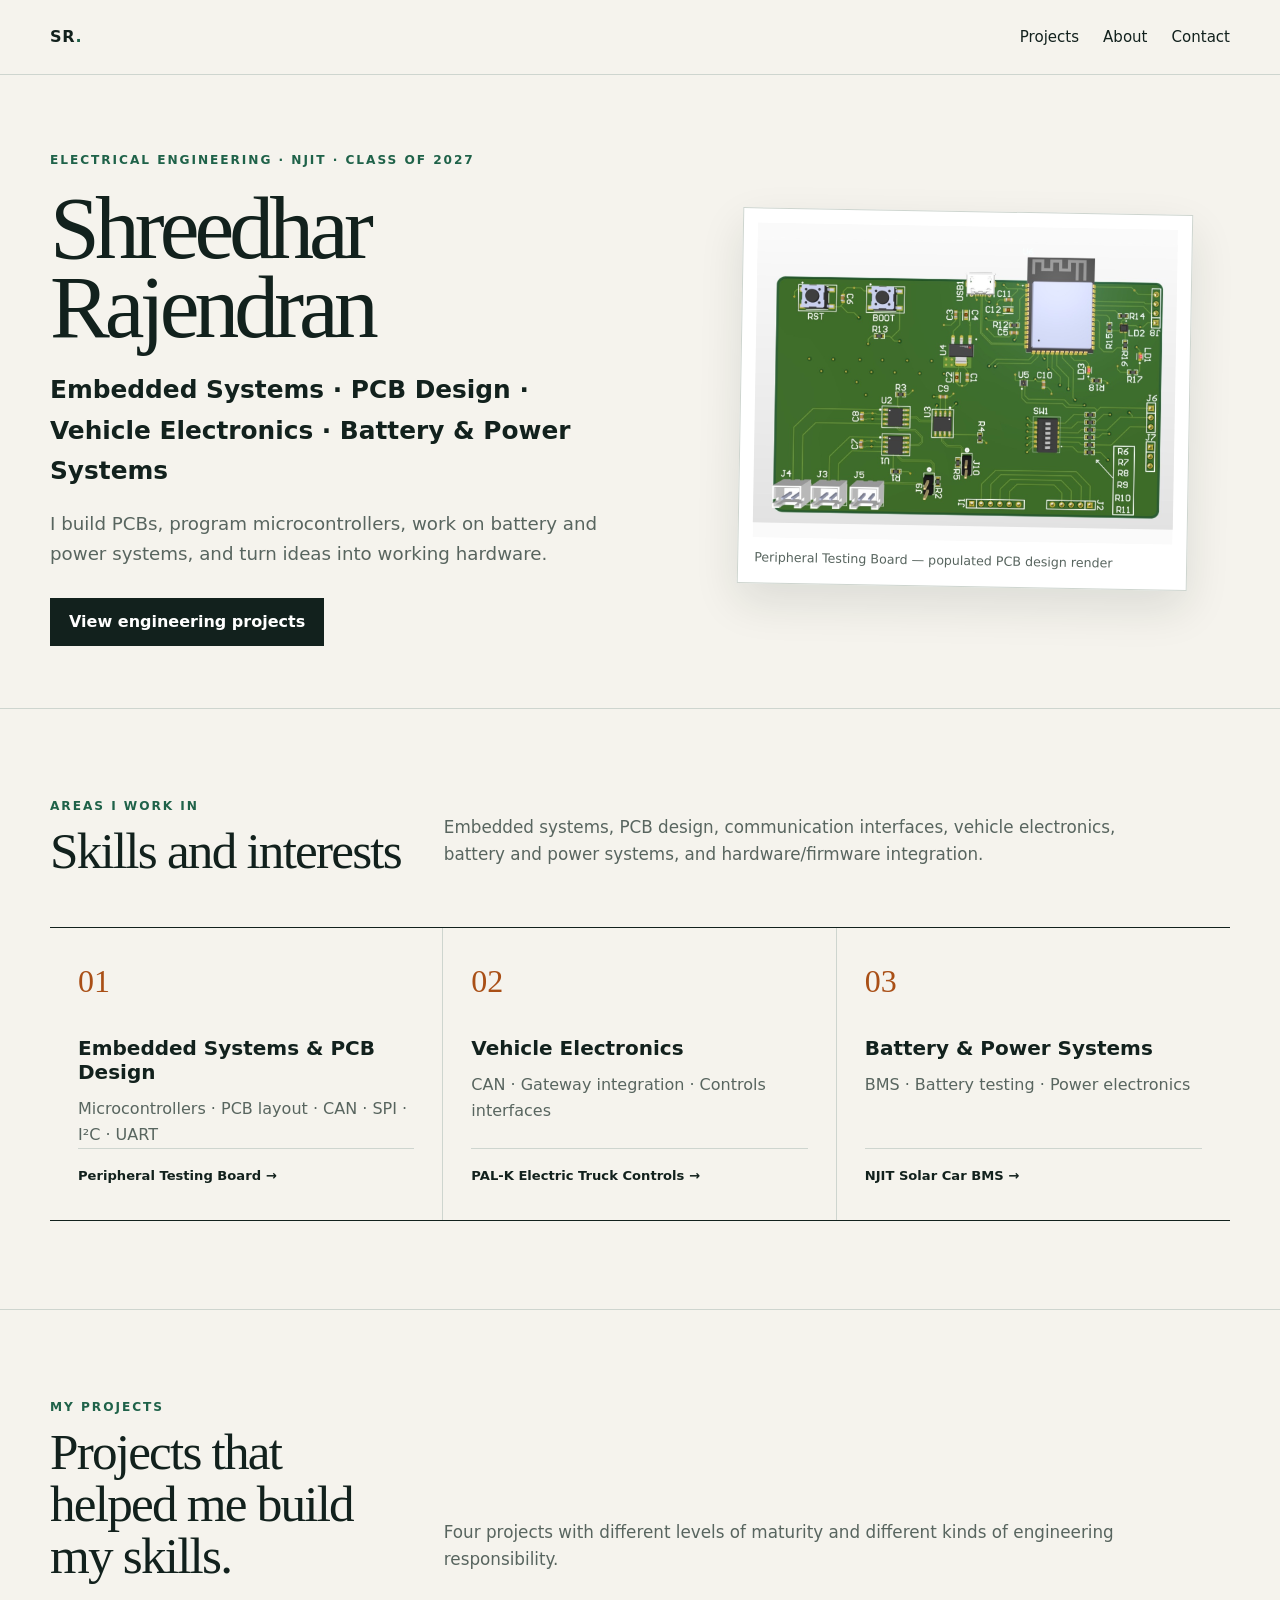
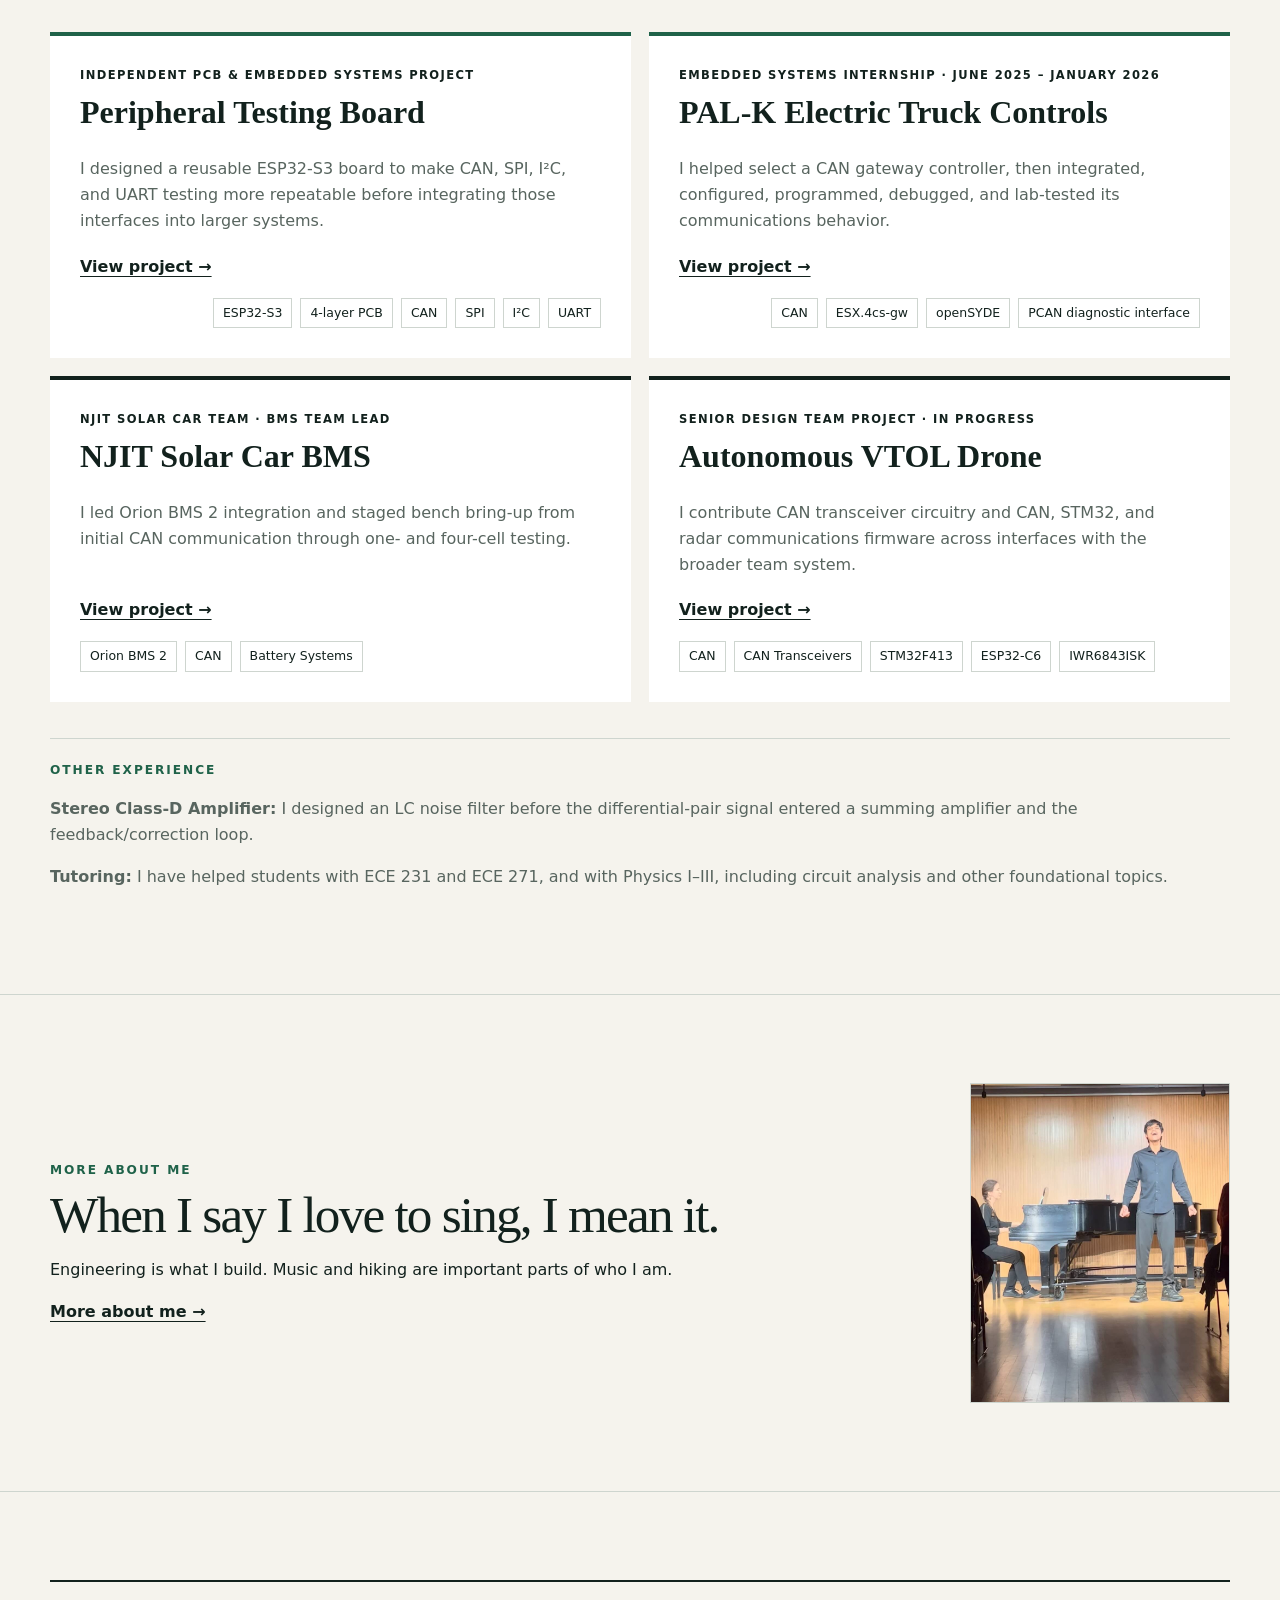
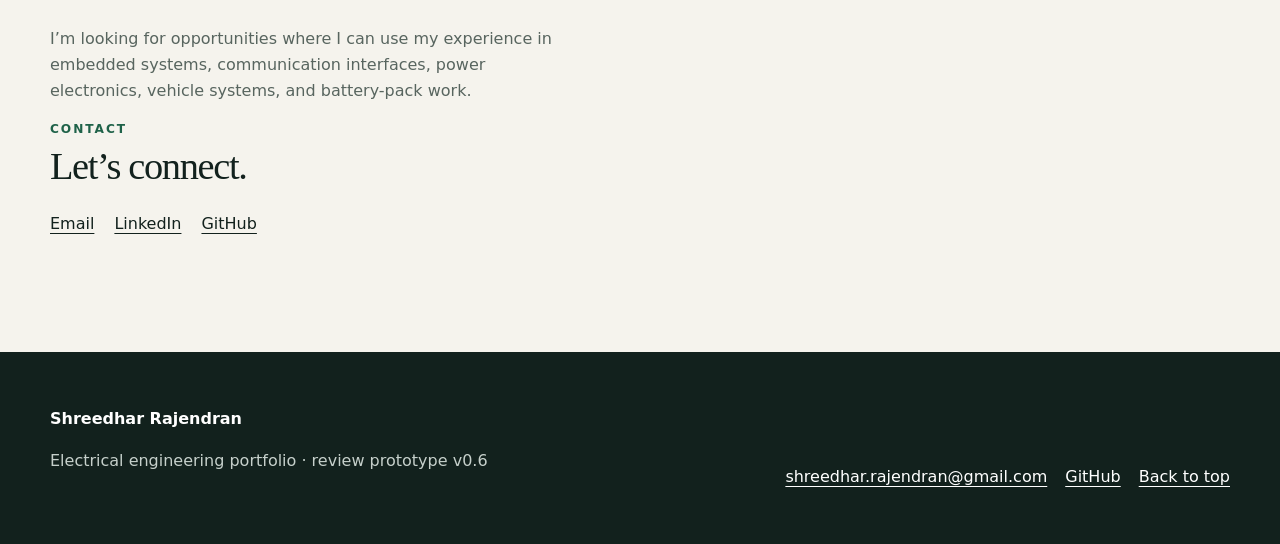
==== index.html @ 3133225b "Clarify documented Harris music narrative for portfolio v0.6" ====
<!doctype html><html lang="en"><head><meta charset="utf-8"><meta name="viewport" content="width=device-width,initial-scale=1"><title>Shreedhar Rajendran | Electrical Engineering</title><meta name="description" content="Electrical engineering portfolio: embedded systems, PCB design, vehicle electronics, and battery and power systems."><link rel="icon" type="image/png" href="assets/icons/shreedhar-favicon.png"><link rel="icon" href="favicon.ico" sizes="any"><link rel="stylesheet" href="assets/css/site.css"></head><body id="top"><a class="skip" href="#main">Skip to content</a><header class="site-header"><div class="wrap nav"><a class="brand" href="index.html" aria-label="Shreedhar Rajendran home">SR<span>.</span></a><button class="menu-button" aria-expanded="false" aria-controls="nav-links">Menu</button><nav id="nav-links" class="nav-links" aria-label="Primary"><a href="#work">Projects</a><a href="#about">About</a><a href="#contact">Contact</a></nav></div></header><main id="main"><section class="hero"><div class="wrap hero-grid"><div><div class="eyebrow">Electrical Engineering · NJIT · Class of 2027</div><h1>Shreedhar<br>Rajendran</h1><p class="role">Embedded Systems · PCB Design · Vehicle Electronics · Battery &amp; Power Systems</p><p class="lede">I build PCBs, program microcontrollers, work on battery and power systems, and turn ideas into working hardware.</p><div class="actions"><a class="button primary" href="#work">View engineering projects</a></div></div><figure class="hero-visual"><img src="assets/images/peripheral-board-populated-1200.jpg" width="1200" height="814" alt="Populated PCB design render of the Peripheral Testing Board"><figcaption class="caption">Peripheral Testing Board — populated PCB design render</figcaption></figure></div></section><section class="section" aria-labelledby="areas-title"><div class="wrap"><div class="section-head"><div><div class="kicker">Areas I work in</div><h2 id="areas-title">Skills and interests</h2></div><p class="section-intro">Embedded systems, PCB design, communication interfaces, vehicle electronics, battery and power systems, and hardware/firmware integration.</p></div><div class="domains"><article class="domain"><span class="num">01</span><h3>Embedded Systems &amp; PCB Design</h3><p>Microcontrollers · PCB layout · CAN · SPI · I²C · UART</p><p class="evidence-link"><a href="projects/peripheral-testing-board/index.html">Peripheral Testing Board →</a></p></article><article class="domain"><span class="num">02</span><h3>Vehicle Electronics</h3><p>CAN · Gateway integration · Controls interfaces</p><p class="evidence-link"><a href="projects/pal-k-electric-truck-controls/index.html">PAL-K Electric Truck Controls →</a></p></article><article class="domain"><span class="num">03</span><h3>Battery &amp; Power Systems</h3><p>BMS · Battery testing · Power electronics</p><p class="evidence-link"><a href="projects/njit-solar-car-bms/index.html">NJIT Solar Car BMS →</a></p></article></div></div></section><section class="section" id="work" aria-labelledby="work-title"><div class="wrap"><div class="section-head"><div><div class="kicker">My projects</div><h2 id="work-title">Projects that helped me build my skills.</h2></div><p class="section-intro">Four projects with different levels of maturity and different kinds of engineering responsibility.</p></div><div class="projects"><article class="project anchor"><div class="label">Independent PCB &amp; Embedded Systems Project</div><h3>Peripheral Testing Board</h3><p>I designed a reusable ESP32-S3 board to make CAN, SPI, I²C, and UART testing more repeatable before integrating those interfaces into larger systems.</p><a class="project-link" href="projects/peripheral-testing-board/index.html">View project →</a><div class="tags"><span class="tag">ESP32-S3</span><span class="tag">4-layer PCB</span><span class="tag">CAN</span><span class="tag">SPI</span><span class="tag">I²C</span><span class="tag">UART</span></div></article><article class="project anchor"><div class="label">Embedded Systems Internship · June 2025 – January 2026</div><h3>PAL-K Electric Truck Controls</h3><p>I helped select a CAN gateway controller, then integrated, configured, programmed, debugged, and lab-tested its communications behavior.</p><a class="project-link" href="projects/pal-k-electric-truck-controls/index.html">View project →</a><div class="tags"><span class="tag">CAN</span><span class="tag">ESX.4cs-gw</span><span class="tag">openSYDE</span><span class="tag">PCAN diagnostic interface</span></div></article><article class="project"><div class="label">NJIT Solar Car Team · BMS Team Lead</div><h3>NJIT Solar Car BMS</h3><p>I led Orion BMS 2 integration and staged bench bring-up from initial CAN communication through one- and four-cell testing.</p><a class="project-link" href="projects/njit-solar-car-bms/index.html">View project →</a><div class="tags"><span class="tag">Orion BMS 2</span><span class="tag">CAN</span><span class="tag">Battery Systems</span></div></article><article class="project"><div class="label">Senior design team project · In progress</div><h3>Autonomous VTOL Drone</h3><p>I contribute CAN transceiver circuitry and CAN, STM32, and radar communications firmware across interfaces with the broader team system.</p><a class="project-link" href="projects/autonomous-vtol-drone/index.html">View project →</a><div class="tags"><span class="tag">CAN</span><span class="tag">CAN Transceivers</span><span class="tag">STM32F413</span><span class="tag">ESP32-C6</span><span class="tag">IWR6843ISK</span></div></article></div><div class="supporting"><div class="kicker">Other experience</div><p><strong>Stereo Class-D Amplifier:</strong> I designed an LC noise filter before the differential-pair signal entered a summing amplifier and the feedback/correction loop.</p><p><strong>Tutoring:</strong> I have helped students with ECE 231 and ECE 271, and with Physics I–III, including circuit analysis and other foundational topics.</p></div></div></section><section class="section" id="about" aria-labelledby="about-title"><div class="wrap more-about"><div><div class="kicker">More about me</div><h2 id="about-title">When I say I love to sing, I mean it.</h2><p>Engineering is what I build. Music and hiking are important parts of who I am.</p><a class="project-link" href="about-me/index.html">More about me →</a></div><img src="assets/images/about/performance-current.jpg" width="946" height="1200" alt="Shreedhar Rajendran singing onstage beside a pianist"></div></section><section class="section" id="contact" aria-labelledby="contact-title"><div class="wrap contact-simple"><p>I’m looking for opportunities where I can use my experience in embedded systems, communication interfaces, power electronics, vehicle systems, and battery-pack work.</p><div class="kicker">Contact</div><h2 id="contact-title">Let’s connect.</h2><div class="contact-links" aria-label="Contact links"><a href="mailto:shreedhar.rajendran@gmail.com">Email</a><a href="https://www.linkedin.com/in/shreedharrajendran/" target="_blank" rel="noopener noreferrer">LinkedIn</a><a href="https://github.com/rshreedhar" target="_blank" rel="noopener noreferrer">GitHub</a></div></div></section></main><footer class="footer"><div class="wrap footer-grid"><div><strong>Shreedhar Rajendran</strong><p>Electrical engineering portfolio · review prototype v0.6</p></div><div class="footer-links"><a href="mailto:shreedhar.rajendran@gmail.com">shreedhar.rajendran@gmail.com</a><a href="https://github.com/rshreedhar" target="_blank" rel="noopener noreferrer">GitHub</a><a href="#top">Back to top</a></div></div></footer><script src="assets/js/site.js"></script></body></html>
---- assets/css/site.css ----
:root{--ink:#12211d;--muted:#58655f;--paper:#f5f3ed;--white:#fff;--line:#ced5cf;--green:#1f6249;--green2:#dce9df;--amber:#a94f16;--navy:#132b36;--max:1180px;--radius:10px;--shadow:0 18px 45px rgba(18,33,29,.11)}
*{box-sizing:border-box}html{scroll-behavior:smooth}body{margin:0;background:var(--paper);color:var(--ink);font-family:Inter,ui-sans-serif,system-ui,-apple-system,BlinkMacSystemFont,"Segoe UI",sans-serif;line-height:1.62}img{display:block;max-width:100%;height:auto}a{color:inherit;text-decoration-thickness:1px;text-underline-offset:.22em}.wrap{width:min(var(--max),calc(100% - 40px));margin-inline:auto}.skip{position:absolute;left:-9999px;top:8px;background:var(--ink);color:#fff;padding:10px 14px;z-index:20}.skip:focus{left:8px}.site-header{position:sticky;top:0;z-index:10;background:rgba(245,243,237,.94);border-bottom:1px solid var(--line);backdrop-filter:blur(12px)}.nav{min-height:74px;display:flex;align-items:center;justify-content:space-between;gap:24px}.brand{font-weight:800;letter-spacing:.04em;text-decoration:none}.brand span{color:var(--green)}.nav-links{display:flex;align-items:center;gap:24px}.nav-links a,.nav-links .nav-inactive{text-decoration:none;font-size:.94rem}.nav-links .nav-inactive{color:var(--muted);cursor:not-allowed}.nav-links a:hover{text-decoration:underline}.menu-button{display:none;background:transparent;border:1px solid var(--ink);border-radius:6px;padding:10px 12px;color:var(--ink);font:inherit}.eyebrow,.kicker{font-size:.76rem;letter-spacing:.16em;text-transform:uppercase;font-weight:800;color:var(--green)}.hero{padding:76px 0 62px}.hero-grid{display:grid;grid-template-columns:1.05fr .95fr;gap:64px;align-items:center}.hero h1{font-family:Georgia,"Times New Roman",serif;font-weight:500;font-size:clamp(3.4rem,7vw,6.8rem);line-height:.88;letter-spacing:-.055em;margin:18px 0 24px}.hero .role{font-size:clamp(1.22rem,2vw,1.55rem);font-weight:700;margin:0 0 14px}.hero .lede{font-size:1.14rem;max-width:600px;color:var(--muted)}.actions{display:flex;flex-wrap:wrap;gap:12px;margin-top:30px}.button{display:inline-flex;min-height:46px;align-items:center;justify-content:center;border:1px solid var(--ink);padding:10px 18px;text-decoration:none;font-weight:750}.button.primary{background:var(--ink);color:#fff}.button.disabled{opacity:.55;cursor:not-allowed}.button:hover:not(.disabled){background:var(--green);border-color:var(--green);color:#fff}.hero-visual{background:var(--white);border:1px solid var(--line);padding:14px;box-shadow:var(--shadow);transform:rotate(1deg)}.hero-visual img{aspect-ratio:4/3;object-fit:contain;background:#fafafa}.caption{font-size:.79rem;color:var(--muted);margin:10px 2px 0}.section{padding:88px 0;border-top:1px solid var(--line)}.section-head{display:grid;grid-template-columns:.45fr 1fr;gap:40px;align-items:end;margin-bottom:42px}.section h2{font-family:Georgia,"Times New Roman",serif;font-size:clamp(2.35rem,4vw,4.2rem);font-weight:500;line-height:1.02;letter-spacing:-.035em;margin:8px 0}.section-intro{color:var(--muted);font-size:1.05rem;max-width:720px}.domains{display:grid;grid-template-columns:repeat(3,1fr);border-top:1px solid var(--ink);border-bottom:1px solid var(--ink)}.domain{padding:28px 28px 34px;border-right:1px solid var(--line);display:flex;flex-direction:column}.domain:last-child{border-right:0}.domain .num{font-family:Georgia,serif;font-size:2rem;color:var(--amber)}.domain h3{font-size:1.25rem;line-height:1.2;margin:28px 0 12px}.domain p{color:var(--muted);margin:0}.domain .evidence-link{margin-top:auto;padding-top:16px;border-top:1px solid var(--line);font-size:.82rem;color:var(--ink)}.domain .evidence-link a{font-weight:750;text-decoration:none}.domain .evidence-link a:hover{text-decoration:underline}.projects{display:grid;grid-template-columns:repeat(2,1fr);gap:18px}.project{background:var(--white);border-top:4px solid var(--ink);padding:30px;min-height:300px;display:flex;flex-direction:column}.project.featured{border-top-color:var(--green);grid-column:span 2;display:grid;grid-template-columns:1fr 1fr;gap:40px}.project h3{font-family:Georgia,serif;font-size:2rem;line-height:1.1;margin:10px 0}.project p{color:var(--muted)}.label{font-size:.72rem;letter-spacing:.12em;text-transform:uppercase;font-weight:800}.tags{display:flex;flex-wrap:wrap;gap:8px;margin-top:auto;padding-top:18px}.tag{border:1px solid var(--line);padding:4px 9px;font-size:.78rem}.project-link{font-weight:800;margin-top:20px}.inactive{color:var(--muted);font-size:.86rem;margin-top:20px}.about-grid{display:grid;grid-template-columns:1fr 1fr;gap:80px}.callout{background:var(--navy);color:#fff;padding:46px}.callout p{color:#d8e4e6}.contact-simple{border-top:2px solid var(--ink);padding:28px 0}.contact-simple h2{font-family:Georgia,serif;font-size:2.4rem;font-weight:500;margin:8px 0 14px}.contact-simple p{color:var(--muted);max-width:520px}.contact-links{display:flex;gap:20px;flex-wrap:wrap;margin-top:24px}.contact-links span{border-bottom:1px solid var(--line);color:var(--muted);padding-bottom:3px}.footer{background:var(--ink);color:#fff;padding:54px 0}.footer-grid{display:flex;justify-content:space-between;gap:50px;align-items:flex-end}.footer p{color:#c6d0cb}.footer-links{display:flex;gap:18px;flex-wrap:wrap}.footer-links span{color:#9daba5}.project-hero{padding:62px 0 52px}.breadcrumbs{font-size:.85rem;color:var(--muted)}.project-hero h1{font-family:Georgia,serif;font-size:clamp(3rem,6vw,6rem);font-weight:500;line-height:.95;letter-spacing:-.045em;max-width:950px;margin:34px 0 22px}.project-summary{font-size:1.22rem;max-width:820px;color:var(--muted)}.facts{display:grid;grid-template-columns:repeat(4,1fr);border-block:1px solid var(--line);margin-top:44px}.fact{padding:18px 20px;border-right:1px solid var(--line)}.fact:last-child{border:0}.fact strong{display:block;font-size:.76rem;text-transform:uppercase;letter-spacing:.12em;margin-bottom:6px}.case-grid{display:grid;grid-template-columns:280px 1fr;gap:70px}.toc{position:sticky;top:100px;align-self:start;border-top:2px solid var(--ink);padding-top:18px}.toc a{display:block;padding:6px 0;color:var(--muted);font-size:.88rem;text-decoration:none}#work,#about,#contact,.story section{scroll-margin-top:110px}.story section{padding:0 0 68px}.story h2{font-family:Georgia,serif;font-size:2.65rem;font-weight:500;line-height:1.05;letter-spacing:-.03em;margin:0 0 20px}.story h3{font-size:1.15rem;margin-top:28px}.story p,.story li{max-width:760px}.story .lead{font-size:1.15rem;color:var(--muted)}.lifecycle{display:grid;grid-template-columns:repeat(6,1fr);margin:28px 0 0;border:1px solid var(--line)}.life{padding:16px 10px;text-align:center;font-size:.72rem;font-weight:800;letter-spacing:.04em;border-right:1px solid var(--line)}.life:last-child{border:0}.diagram{background:var(--white);border:1px solid var(--line);padding:28px;margin:24px 0}.flow{display:flex;align-items:stretch;gap:10px;justify-content:center}.node{border:1px solid var(--ink);padding:14px 12px;text-align:center;flex:1;font-weight:700}.arrow{align-self:center;color:var(--amber);font-size:1.4rem}.decision-grid{display:grid;grid-template-columns:repeat(3,1fr);gap:14px}.decision{background:var(--white);border-top:3px solid var(--green);padding:22px}.decision h3{margin:0 0 8px}.evidence-figure{margin:28px 0 0;background:var(--white);padding:16px;border:1px solid var(--line)}.evidence-figure img{width:100%;max-height:720px;object-fit:contain;background:#fafafa}.status-note{border-left:4px solid var(--amber);background:#fff5e8;padding:20px 24px;margin:26px 0}.split{display:grid;grid-template-columns:1fr 1fr;gap:30px}.split>div{padding:26px;background:var(--white)}.split .future{border-top:4px solid var(--amber)}.split .done{border-top:4px solid var(--green)}:focus-visible{outline:3px solid var(--amber);outline-offset:3px}
@media(max-width:900px){.domain{display:block}.domain .evidence-link{margin-top:24px}.hero-grid,.section-head,.about-grid,.case-grid{grid-template-columns:1fr}.hero-grid{gap:38px}.hero-visual{transform:none}.domains{grid-template-columns:1fr}.domain{border-right:0;border-bottom:1px solid var(--line)}.domain:last-child{border-bottom:0}.project.featured{grid-template-columns:1fr}.facts{grid-template-columns:1fr 1fr}.fact:nth-child(2){border-right:0}.fact:nth-child(-n+2){border-bottom:1px solid var(--line)}.toc{display:none}.decision-grid{grid-template-columns:1fr}.lifecycle{grid-template-columns:repeat(3,1fr)}.life:nth-child(3){border-right:0}.life:nth-child(-n+3){border-bottom:1px solid var(--line)}}
@media(max-width:640px){#work,#about,#contact,.story section{scroll-margin-top:96px}.project-hero h1{font-size:2.72rem}.wrap{width:min(100% - 28px,var(--max))}.nav{min-height:64px}.menu-button{display:block}.nav-links{display:none;position:absolute;top:64px;left:0;right:0;background:var(--paper);border-bottom:1px solid var(--line);padding:16px 20px;flex-direction:column;align-items:flex-start}.nav-links.open{display:flex}.hero{padding:48px 0}.hero h1{font-size:3.45rem}.section{padding:64px 0}.projects,.split{grid-template-columns:1fr}.project.featured{grid-column:span 1}.project{min-height:0}.facts{grid-template-columns:1fr}.fact,.fact:nth-child(2){border-right:0;border-bottom:1px solid var(--line)}.flow{flex-direction:column}.arrow{transform:rotate(90deg)}.lifecycle{grid-template-columns:1fr 1fr}.life:nth-child(3){border-right:1px solid var(--line)}.life:nth-child(2n){border-right:0}.life:nth-child(-n+4){border-bottom:1px solid var(--line)}.footer-grid{display:block}.footer-links{margin-top:25px}}
@media(prefers-reduced-motion:reduce){html{scroll-behavior:auto}*,*::before,*::after{animation-duration:.01ms!important;transition-duration:.01ms!important}}
.narrow{max-width:860px}.narrative-page{padding-top:70px}.narrative-page .story section{padding-bottom:62px}.narrative-page .story h2{max-width:780px}.narrative-page .tags{padding-top:0}.supporting{margin-top:36px;padding:22px 0 0;border-top:1px solid var(--line);color:var(--muted)}.sequence{list-style:none;padding:0;margin:28px 0;display:grid;grid-template-columns:repeat(2,1fr);gap:8px;counter-reset:step}.sequence li{margin:0;max-width:none;background:var(--white);border-left:3px solid var(--amber);padding:12px 14px;font-weight:700;counter-increment:step}.sequence li::before{content:counter(step,decimal-leading-zero) " · ";color:var(--amber)}@media(max-width:640px){.sequence{grid-template-columns:1fr}.narrative-page{padding-top:48px}.narrative-page .story section{padding-bottom:52px}}
.about-intro{max-width:780px}.about-media{display:grid;grid-template-columns:minmax(0,1.35fr) minmax(180px,.7fr);gap:28px;align-items:start;margin-top:44px}.about-media figure{margin:0;background:var(--white);border:1px solid var(--line);padding:12px;box-shadow:var(--shadow)}.about-primary{grid-row:span 2}.about-primary img{width:100%;aspect-ratio:4/5;object-fit:cover}.about-archive img{width:100%;aspect-ratio:4/5;object-fit:cover}.about-hiking{max-width:300px;justify-self:end;transform:rotate(1deg)}.about-hiking img{width:100%;aspect-ratio:3/4;object-fit:cover}@media(max-width:640px){.about-media{grid-template-columns:1fr;gap:18px}.about-primary{grid-row:auto}.about-hiking{max-width:none;justify-self:auto;transform:none}}
.more-about{display:grid;grid-template-columns:1fr 260px;gap:48px;align-items:center}.more-about img{width:100%;max-height:320px;object-fit:cover;border:1px solid var(--line)}.about-page-grid{display:grid;grid-template-columns:1.1fr .9fr;gap:28px;align-items:start}.about-page-grid .evidence-figure{margin:0}@media(max-width:640px){.more-about,.about-page-grid{grid-template-columns:1fr}.more-about img{max-width:260px}}
.media-grid{display:grid;grid-template-columns:repeat(2,1fr);gap:18px}.media-grid .evidence-figure:last-child{grid-column:span 2}video{display:block;width:100%;margin-top:22px;background:#111}@media(max-width:640px){.media-grid{grid-template-columns:1fr}.media-grid .evidence-figure:last-child{grid-column:auto}}
.about-hero .eyebrow{margin-top:34px}.personal-story{display:grid;grid-template-columns:minmax(0,1fr) minmax(260px,.8fr);gap:42px 64px;align-items:start}.story-copy{max-width:620px;font-size:1.08rem}.story-copy p:first-child{margin-top:0}.story-image{margin:0;background:var(--white);border:1px solid var(--line);padding:12px;box-shadow:var(--shadow)}.story-image img{width:100%;aspect-ratio:4/5;object-fit:cover}.story-label{font-family:Georgia,serif;font-size:1.75rem;line-height:1.1;margin:4px 3px 14px}.story-image figcaption{font-size:.82rem;color:var(--muted);margin:10px 3px 2px}.story-image.performance{grid-column:1;grid-row:span 2;max-width:560px}.story-image.archive{grid-column:2}.story-image.hiking{grid-column:2;max-width:320px;justify-self:end}.hiking-copy h2{font-family:Georgia,serif;font-weight:500;font-size:2rem;line-height:1.1;margin:0 0 18px}@media(max-width:700px){.personal-story{grid-template-columns:1fr;gap:30px}.story-image.performance,.story-image.archive,.story-image.hiking{grid-column:auto;grid-row:auto;max-width:none;justify-self:auto}.story-image.hiking{max-width:340px}.story-copy{font-size:1rem}}
/* v0.5.2: equal anchor-project peers on the homepage */
.projects .project.anchor{border-top-color:var(--green);display:flex;min-height:300px}.projects .project.anchor .tags{margin-top:auto}.projects .project.featured{display:flex;grid-column:auto}
/* v0.5.2 corrective visual polish */
@media(min-width:641px){.projects .project>p{min-height:5.1em}.projects .project .project-link{margin-top:0}.projects .project .tags{margin-top:auto}}
/* Equal music moments; hiking deliberately preserves its environmental frame. */
.personal-story{grid-template-columns:repeat(2,minmax(0,1fr));gap:38px 42px}.story-image.archive,.story-image.performance{grid-column:auto;grid-row:auto;max-width:520px;width:100%;align-self:start}.story-image.performance{justify-self:end}.story-image.archive{justify-self:start}.story-image.archive img,.story-image.performance img{aspect-ratio:4/5;max-height:520px;object-fit:cover}.hiking-copy{grid-column:1}.story-image.hiking{grid-column:2;max-width:520px;width:100%;justify-self:end;align-self:start}.story-image.hiking img{aspect-ratio:auto;height:auto;object-fit:contain;background:var(--white)}@media(max-width:700px){.projects .project>p{min-height:0}.personal-story{grid-template-columns:1fr;gap:28px}.story-image.archive,.story-image.performance,.story-image.hiking,.hiking-copy{grid-column:auto;grid-row:auto;max-width:none;justify-self:auto}.story-image.archive img,.story-image.performance img{max-height:none}.story-image.hiking img{width:100%;height:auto;aspect-ratio:auto}}
/* v0.5.2 final consistency: common card tracks align CTA/tag rows for desktop peers. */
@media(min-width:641px){.projects .project{display:grid;grid-template-rows:auto auto auto minmax(0,1fr) auto auto}.projects .project>p{min-height:0;margin-bottom:0}.projects .project .project-link{grid-row:5;align-self:start;margin-top:20px}.projects .project .tags{grid-row:6;align-self:end;margin-top:0}}
@media(max-width:640px){.projects .project{display:flex}.projects .project>p{min-height:0;margin-bottom:1em}.projects .project .project-link{margin-top:20px}.projects .project .tags{margin-top:auto}}
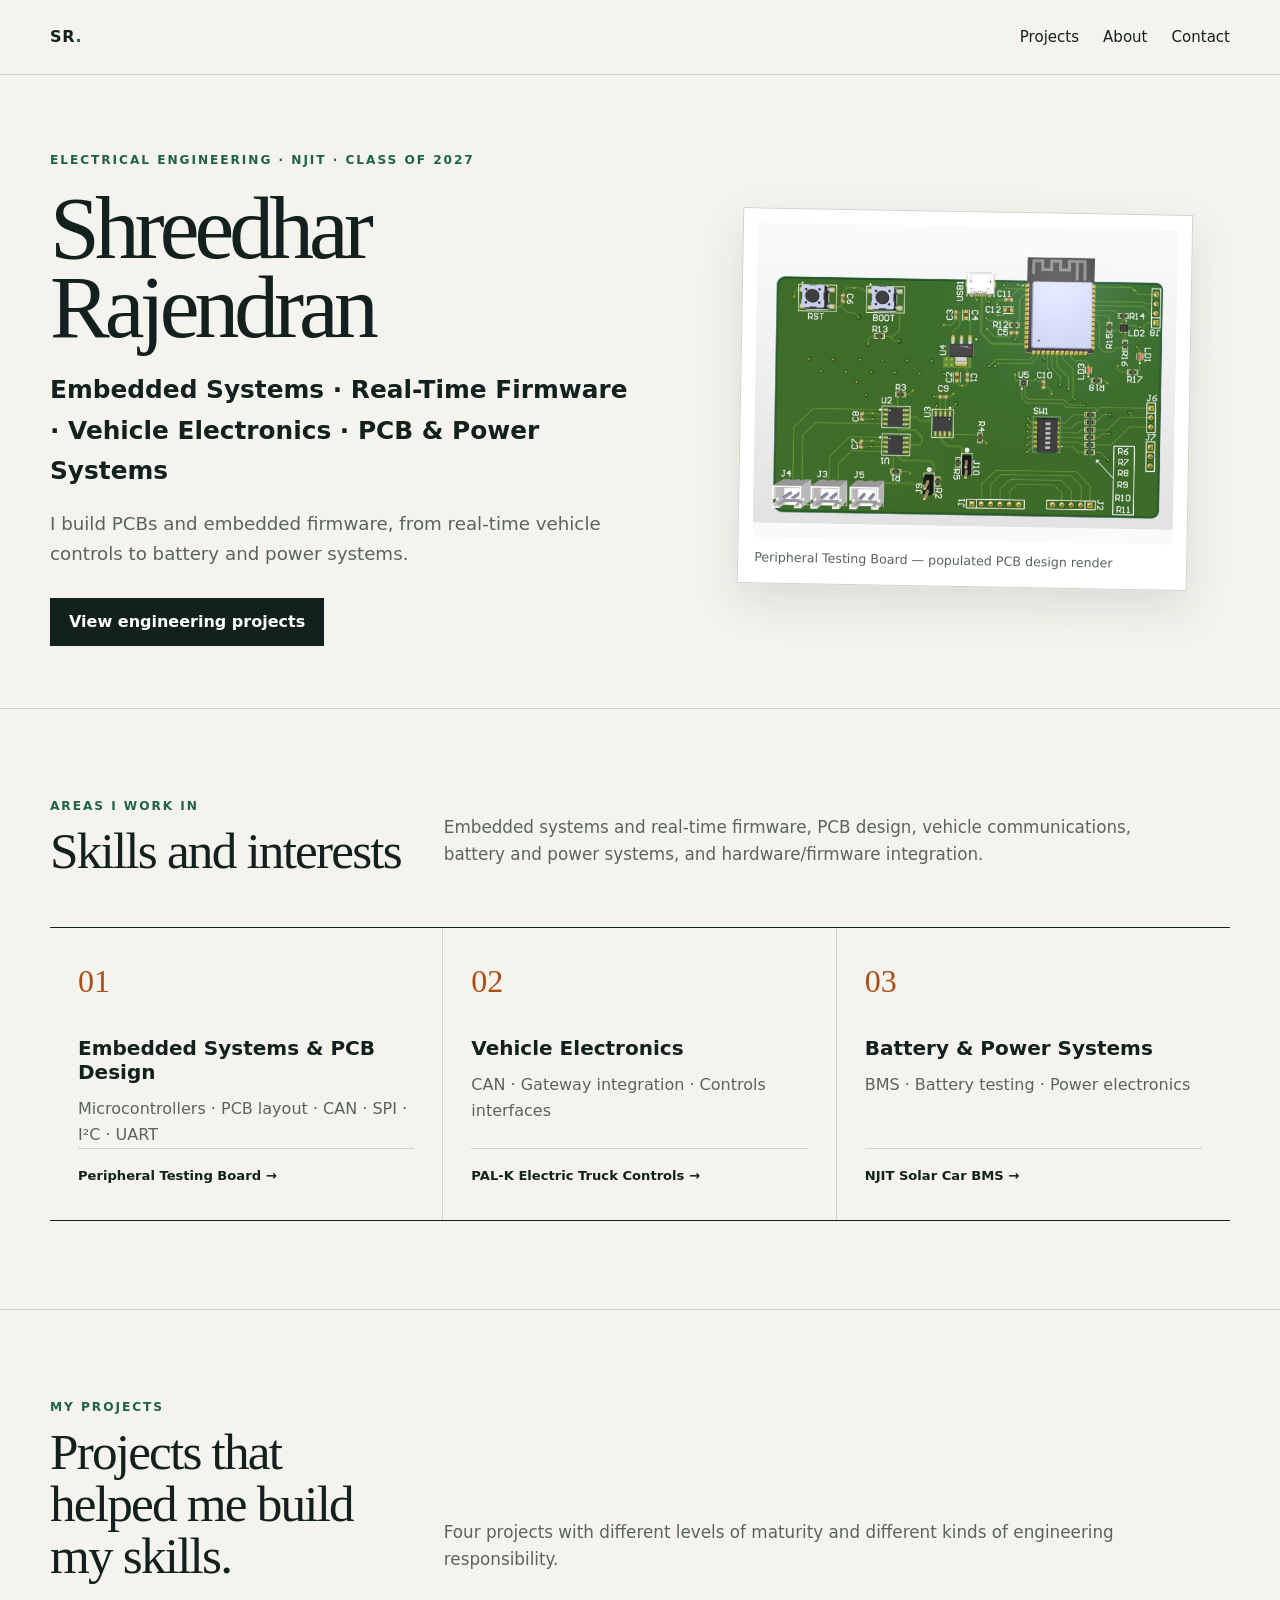
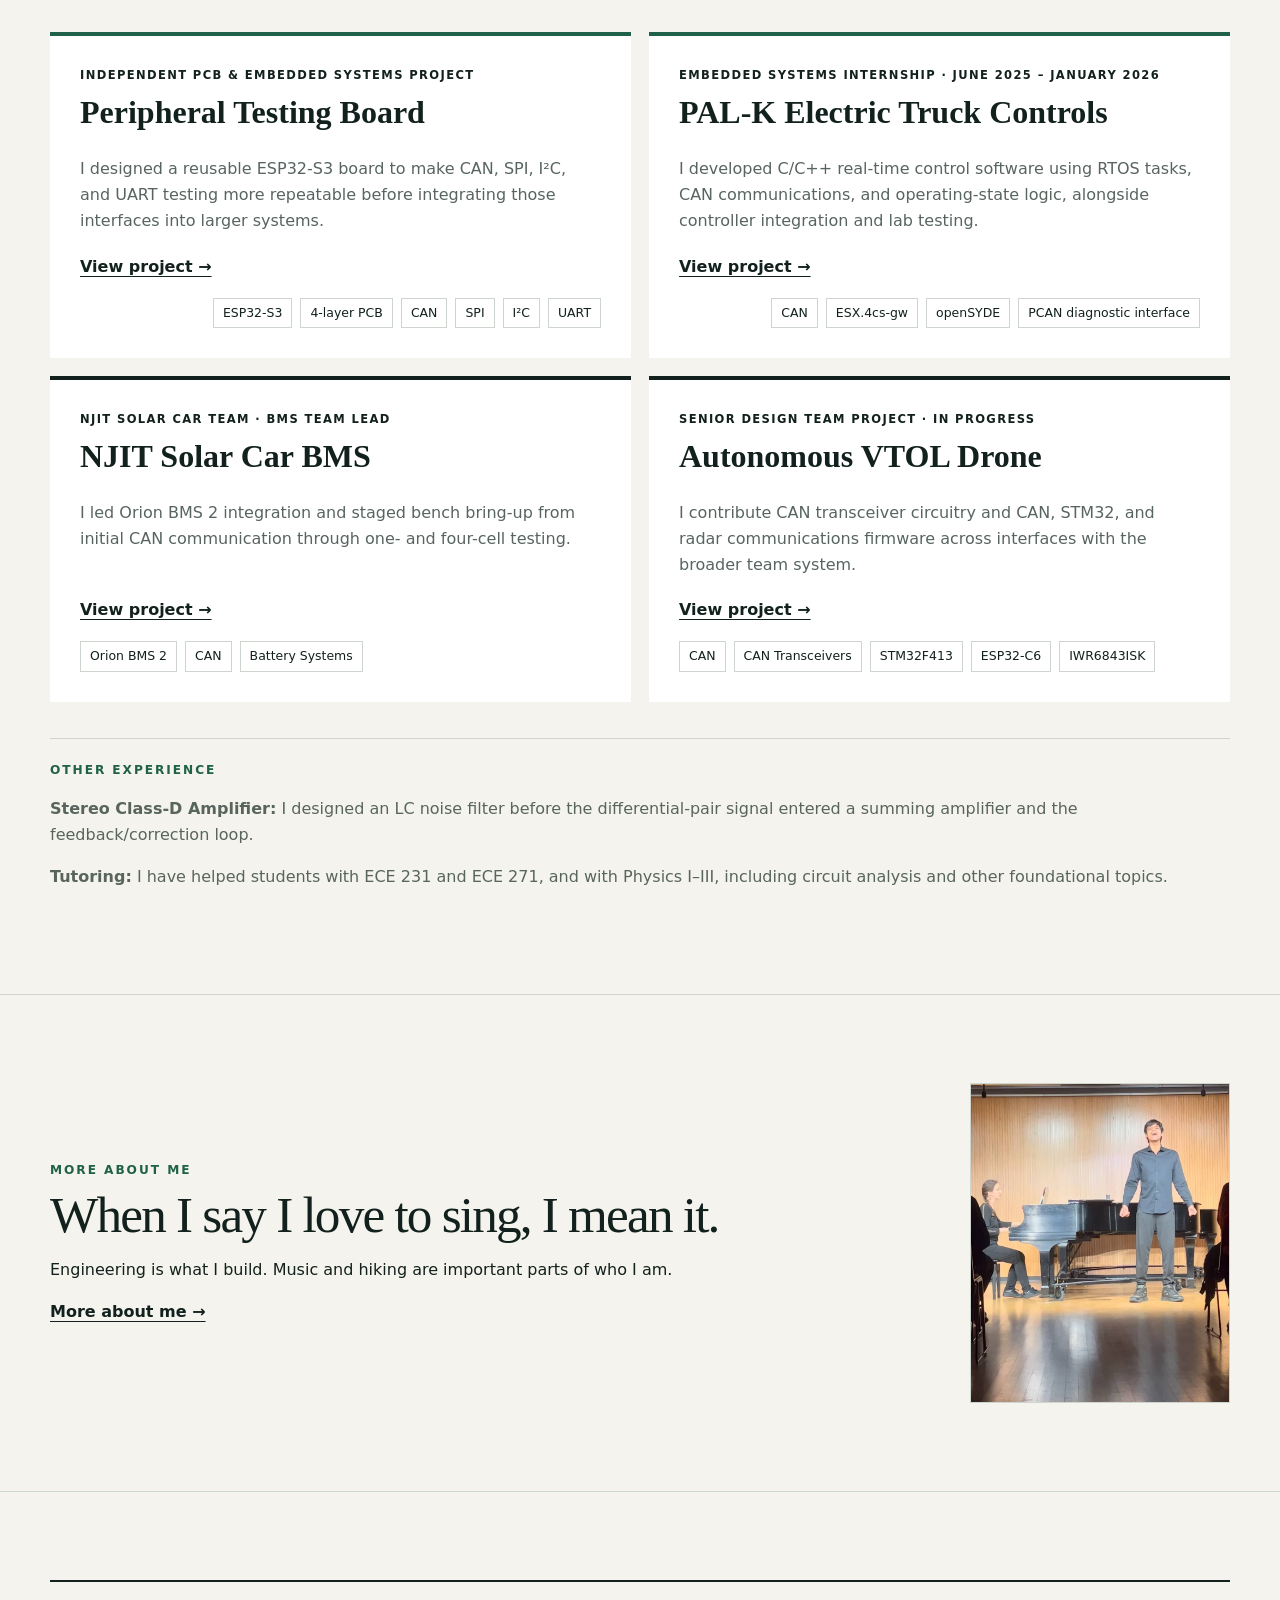
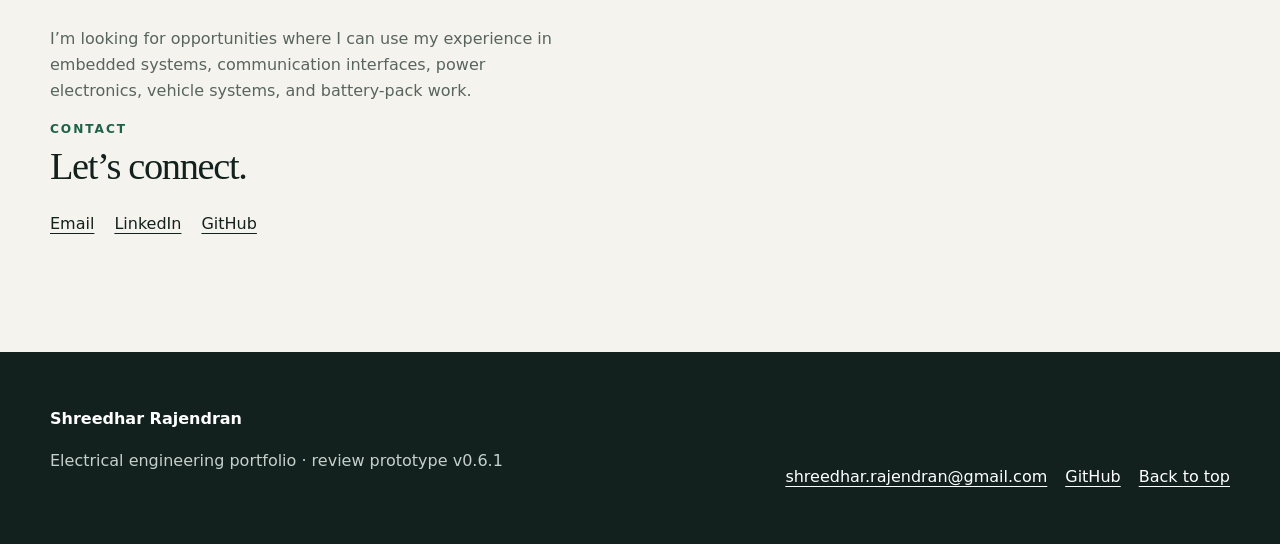
==== commit 2dc6112a: "Add evidence-bounded PAL-K real-time firmware narrative" ====
--- a/index.html
+++ b/index.html
@@ -1 +1 @@
-<!doctype html><html lang="en"><head><meta charset="utf-8"><meta name="viewport" content="width=device-width,initial-scale=1"><title>Shreedhar Rajendran | Electrical Engineering</title><meta name="description" content="Electrical engineering portfolio: embedded systems, PCB design, vehicle electronics, and battery and power systems."><link rel="icon" type="image/png" href="assets/icons/shreedhar-favicon.png"><link rel="icon" href="favicon.ico" sizes="any"><link rel="stylesheet" href="assets/css/site.css"></head><body id="top"><a class="skip" href="#main">Skip to content</a><header class="site-header"><div class="wrap nav"><a class="brand" href="index.html" aria-label="Shreedhar Rajendran home">SR<span>.</span></a><button class="menu-button" aria-expanded="false" aria-controls="nav-links">Menu</button><nav id="nav-links" class="nav-links" aria-label="Primary"><a href="#work">Projects</a><a href="#about">About</a><a href="#contact">Contact</a></nav></div></header><main id="main"><section class="hero"><div class="wrap hero-grid"><div><div class="eyebrow">Electrical Engineering · NJIT · Class of 2027</div><h1>Shreedhar<br>Rajendran</h1><p class="role">Embedded Systems · PCB Design · Vehicle Electronics · Battery &amp; Power Systems</p><p class="lede">I build PCBs, program microcontrollers, work on battery and power systems, and turn ideas into working hardware.</p><div class="actions"><a class="button primary" href="#work">View engineering projects</a></div></div><figure class="hero-visual"><img src="assets/images/peripheral-board-populated-1200.jpg" width="1200" height="814" alt="Populated PCB design render of the Peripheral Testing Board"><figcaption class="caption">Peripheral Testing Board — populated PCB design render</figcaption></figure></div></section><section class="section" aria-labelledby="areas-title"><div class="wrap"><div class="section-head"><div><div class="kicker">Areas I work in</div><h2 id="areas-title">Skills and interests</h2></div><p class="section-intro">Embedded systems, PCB design, communication interfaces, vehicle electronics, battery and power systems, and hardware/firmware integration.</p></div><div class="domains"><article class="domain"><span class="num">01</span><h3>Embedded Systems &amp; PCB Design</h3><p>Microcontrollers · PCB layout · CAN · SPI · I²C · UART</p><p class="evidence-link"><a href="projects/peripheral-testing-board/index.html">Peripheral Testing Board →</a></p></article><article class="domain"><span class="num">02</span><h3>Vehicle Electronics</h3><p>CAN · Gateway integration · Controls interfaces</p><p class="evidence-link"><a href="projects/pal-k-electric-truck-controls/index.html">PAL-K Electric Truck Controls →</a></p></article><article class="domain"><span class="num">03</span><h3>Battery &amp; Power Systems</h3><p>BMS · Battery testing · Power electronics</p><p class="evidence-link"><a href="projects/njit-solar-car-bms/index.html">NJIT Solar Car BMS →</a></p></article></div></div></section><section class="section" id="work" aria-labelledby="work-title"><div class="wrap"><div class="section-head"><div><div class="kicker">My projects</div><h2 id="work-title">Projects that helped me build my skills.</h2></div><p class="section-intro">Four projects with different levels of maturity and different kinds of engineering responsibility.</p></div><div class="projects"><article class="project anchor"><div class="label">Independent PCB &amp; Embedded Systems Project</div><h3>Peripheral Testing Board</h3><p>I designed a reusable ESP32-S3 board to make CAN, SPI, I²C, and UART testing more repeatable before integrating those interfaces into larger systems.</p><a class="project-link" href="projects/peripheral-testing-board/index.html">View project →</a><div class="tags"><span class="tag">ESP32-S3</span><span class="tag">4-layer PCB</span><span class="tag">CAN</span><span class="tag">SPI</span><span class="tag">I²C</span><span class="tag">UART</span></div></article><article class="project anchor"><div class="label">Embedded Systems Internship · June 2025 – January 2026</div><h3>PAL-K Electric Truck Controls</h3><p>I helped select a CAN gateway controller, then integrated, configured, programmed, debugged, and lab-tested its communications behavior.</p><a class="project-link" href="projects/pal-k-electric-truck-controls/index.html">View project →</a><div class="tags"><span class="tag">CAN</span><span class="tag">ESX.4cs-gw</span><span class="tag">openSYDE</span><span class="tag">PCAN diagnostic interface</span></div></article><article class="project"><div class="label">NJIT Solar Car Team · BMS Team Lead</div><h3>NJIT Solar Car BMS</h3><p>I led Orion BMS 2 integration and staged bench bring-up from initial CAN communication through one- and four-cell testing.</p><a class="project-link" href="projects/njit-solar-car-bms/index.html">View project →</a><div class="tags"><span class="tag">Orion BMS 2</span><span class="tag">CAN</span><span class="tag">Battery Systems</span></div></article><article class="project"><div class="label">Senior design team project · In progress</div><h3>Autonomous VTOL Drone</h3><p>I contribute CAN transceiver circuitry and CAN, STM32, and radar communications firmware across interfaces with the broader team system.</p><a class="project-link" href="projects/autonomous-vtol-drone/index.html">View project →</a><div class="tags"><span class="tag">CAN</span><span class="tag">CAN Transceivers</span><span class="tag">STM32F413</span><span class="tag">ESP32-C6</span><span class="tag">IWR6843ISK</span></div></article></div><div class="supporting"><div class="kicker">Other experience</div><p><strong>Stereo Class-D Amplifier:</strong> I designed an LC noise filter before the differential-pair signal entered a summing amplifier and the feedback/correction loop.</p><p><strong>Tutoring:</strong> I have helped students with ECE 231 and ECE 271, and with Physics I–III, including circuit analysis and other foundational topics.</p></div></div></section><section class="section" id="about" aria-labelledby="about-title"><div class="wrap more-about"><div><div class="kicker">More about me</div><h2 id="about-title">When I say I love to sing, I mean it.</h2><p>Engineering is what I build. Music and hiking are important parts of who I am.</p><a class="project-link" href="about-me/index.html">More about me →</a></div><img src="assets/images/about/performance-current.jpg" width="946" height="1200" alt="Shreedhar Rajendran singing onstage beside a pianist"></div></section><section class="section" id="contact" aria-labelledby="contact-title"><div class="wrap contact-simple"><p>I’m looking for opportunities where I can use my experience in embedded systems, communication interfaces, power electronics, vehicle systems, and battery-pack work.</p><div class="kicker">Contact</div><h2 id="contact-title">Let’s connect.</h2><div class="contact-links" aria-label="Contact links"><a href="mailto:shreedhar.rajendran@gmail.com">Email</a><a href="https://www.linkedin.com/in/shreedharrajendran/" target="_blank" rel="noopener noreferrer">LinkedIn</a><a href="https://github.com/rshreedhar" target="_blank" rel="noopener noreferrer">GitHub</a></div></div></section></main><footer class="footer"><div class="wrap footer-grid"><div><strong>Shreedhar Rajendran</strong><p>Electrical engineering portfolio · review prototype v0.6</p></div><div class="footer-links"><a href="mailto:shreedhar.rajendran@gmail.com">shreedhar.rajendran@gmail.com</a><a href="https://github.com/rshreedhar" target="_blank" rel="noopener noreferrer">GitHub</a><a href="#top">Back to top</a></div></div></footer><script src="assets/js/site.js"></script></body></html>
+<!doctype html><html lang="en"><head><meta charset="utf-8"><meta name="viewport" content="width=device-width,initial-scale=1"><title>Shreedhar Rajendran | Electrical Engineering</title><meta name="description" content="Electrical engineering portfolio: embedded systems, PCB design, vehicle electronics, and battery and power systems."><link rel="icon" type="image/png" href="assets/icons/shreedhar-favicon.png"><link rel="icon" href="favicon.ico" sizes="any"><link rel="stylesheet" href="assets/css/site.css"></head><body id="top"><a class="skip" href="#main">Skip to content</a><header class="site-header"><div class="wrap nav"><a class="brand" href="index.html" aria-label="Shreedhar Rajendran home">SR<span>.</span></a><button class="menu-button" aria-expanded="false" aria-controls="nav-links">Menu</button><nav id="nav-links" class="nav-links" aria-label="Primary"><a href="#work">Projects</a><a href="#about">About</a><a href="#contact">Contact</a></nav></div></header><main id="main"><section class="hero"><div class="wrap hero-grid"><div><div class="eyebrow">Electrical Engineering · NJIT · Class of 2027</div><h1>Shreedhar<br>Rajendran</h1><p class="role">Embedded Systems · Real-Time Firmware · Vehicle Electronics · PCB &amp; Power Systems</p><p class="lede">I build PCBs and embedded firmware, from real-time vehicle controls to battery and power systems.</p><div class="actions"><a class="button primary" href="#work">View engineering projects</a></div></div><figure class="hero-visual"><img src="assets/images/peripheral-board-populated-1200.jpg" width="1200" height="814" alt="Populated PCB design render of the Peripheral Testing Board"><figcaption class="caption">Peripheral Testing Board — populated PCB design render</figcaption></figure></div></section><section class="section" aria-labelledby="areas-title"><div class="wrap"><div class="section-head"><div><div class="kicker">Areas I work in</div><h2 id="areas-title">Skills and interests</h2></div><p class="section-intro">Embedded systems and real-time firmware, PCB design, vehicle communications, battery and power systems, and hardware/firmware integration.</p></div><div class="domains"><article class="domain"><span class="num">01</span><h3>Embedded Systems &amp; PCB Design</h3><p>Microcontrollers · PCB layout · CAN · SPI · I²C · UART</p><p class="evidence-link"><a href="projects/peripheral-testing-board/index.html">Peripheral Testing Board →</a></p></article><article class="domain"><span class="num">02</span><h3>Vehicle Electronics</h3><p>CAN · Gateway integration · Controls interfaces</p><p class="evidence-link"><a href="projects/pal-k-electric-truck-controls/index.html">PAL-K Electric Truck Controls →</a></p></article><article class="domain"><span class="num">03</span><h3>Battery &amp; Power Systems</h3><p>BMS · Battery testing · Power electronics</p><p class="evidence-link"><a href="projects/njit-solar-car-bms/index.html">NJIT Solar Car BMS →</a></p></article></div></div></section><section class="section" id="work" aria-labelledby="work-title"><div class="wrap"><div class="section-head"><div><div class="kicker">My projects</div><h2 id="work-title">Projects that helped me build my skills.</h2></div><p class="section-intro">Four projects with different levels of maturity and different kinds of engineering responsibility.</p></div><div class="projects"><article class="project anchor"><div class="label">Independent PCB &amp; Embedded Systems Project</div><h3>Peripheral Testing Board</h3><p>I designed a reusable ESP32-S3 board to make CAN, SPI, I²C, and UART testing more repeatable before integrating those interfaces into larger systems.</p><a class="project-link" href="projects/peripheral-testing-board/index.html">View project →</a><div class="tags"><span class="tag">ESP32-S3</span><span class="tag">4-layer PCB</span><span class="tag">CAN</span><span class="tag">SPI</span><span class="tag">I²C</span><span class="tag">UART</span></div></article><article class="project anchor"><div class="label">Embedded Systems Internship · June 2025 – January 2026</div><h3>PAL-K Electric Truck Controls</h3><p>I developed C/C++ real-time control software using RTOS tasks, CAN communications, and operating-state logic, alongside controller integration and lab testing.</p><a class="project-link" href="projects/pal-k-electric-truck-controls/index.html">View project →</a><div class="tags"><span class="tag">CAN</span><span class="tag">ESX.4cs-gw</span><span class="tag">openSYDE</span><span class="tag">PCAN diagnostic interface</span></div></article><article class="project"><div class="label">NJIT Solar Car Team · BMS Team Lead</div><h3>NJIT Solar Car BMS</h3><p>I led Orion BMS 2 integration and staged bench bring-up from initial CAN communication through one- and four-cell testing.</p><a class="project-link" href="projects/njit-solar-car-bms/index.html">View project →</a><div class="tags"><span class="tag">Orion BMS 2</span><span class="tag">CAN</span><span class="tag">Battery Systems</span></div></article><article class="project"><div class="label">Senior design team project · In progress</div><h3>Autonomous VTOL Drone</h3><p>I contribute CAN transceiver circuitry and CAN, STM32, and radar communications firmware across interfaces with the broader team system.</p><a class="project-link" href="projects/autonomous-vtol-drone/index.html">View project →</a><div class="tags"><span class="tag">CAN</span><span class="tag">CAN Transceivers</span><span class="tag">STM32F413</span><span class="tag">ESP32-C6</span><span class="tag">IWR6843ISK</span></div></article></div><div class="supporting"><div class="kicker">Other experience</div><p><strong>Stereo Class-D Amplifier:</strong> I designed an LC noise filter before the differential-pair signal entered a summing amplifier and the feedback/correction loop.</p><p><strong>Tutoring:</strong> I have helped students with ECE 231 and ECE 271, and with Physics I–III, including circuit analysis and other foundational topics.</p></div></div></section><section class="section" id="about" aria-labelledby="about-title"><div class="wrap more-about"><div><div class="kicker">More about me</div><h2 id="about-title">When I say I love to sing, I mean it.</h2><p>Engineering is what I build. Music and hiking are important parts of who I am.</p><a class="project-link" href="about-me/index.html">More about me →</a></div><img src="assets/images/about/performance-current.jpg" width="946" height="1200" alt="Shreedhar Rajendran singing onstage beside a pianist"></div></section><section class="section" id="contact" aria-labelledby="contact-title"><div class="wrap contact-simple"><p>I’m looking for opportunities where I can use my experience in embedded systems, communication interfaces, power electronics, vehicle systems, and battery-pack work.</p><div class="kicker">Contact</div><h2 id="contact-title">Let’s connect.</h2><div class="contact-links" aria-label="Contact links"><a href="mailto:shreedhar.rajendran@gmail.com">Email</a><a href="https://www.linkedin.com/in/shreedharrajendran/" target="_blank" rel="noopener noreferrer">LinkedIn</a><a href="https://github.com/rshreedhar" target="_blank" rel="noopener noreferrer">GitHub</a></div></div></section></main><footer class="footer"><div class="wrap footer-grid"><div><strong>Shreedhar Rajendran</strong><p>Electrical engineering portfolio · review prototype v0.6.1</p></div><div class="footer-links"><a href="mailto:shreedhar.rajendran@gmail.com">shreedhar.rajendran@gmail.com</a><a href="https://github.com/rshreedhar" target="_blank" rel="noopener noreferrer">GitHub</a><a href="#top">Back to top</a></div></div></footer><script src="assets/js/site.js"></script></body></html>
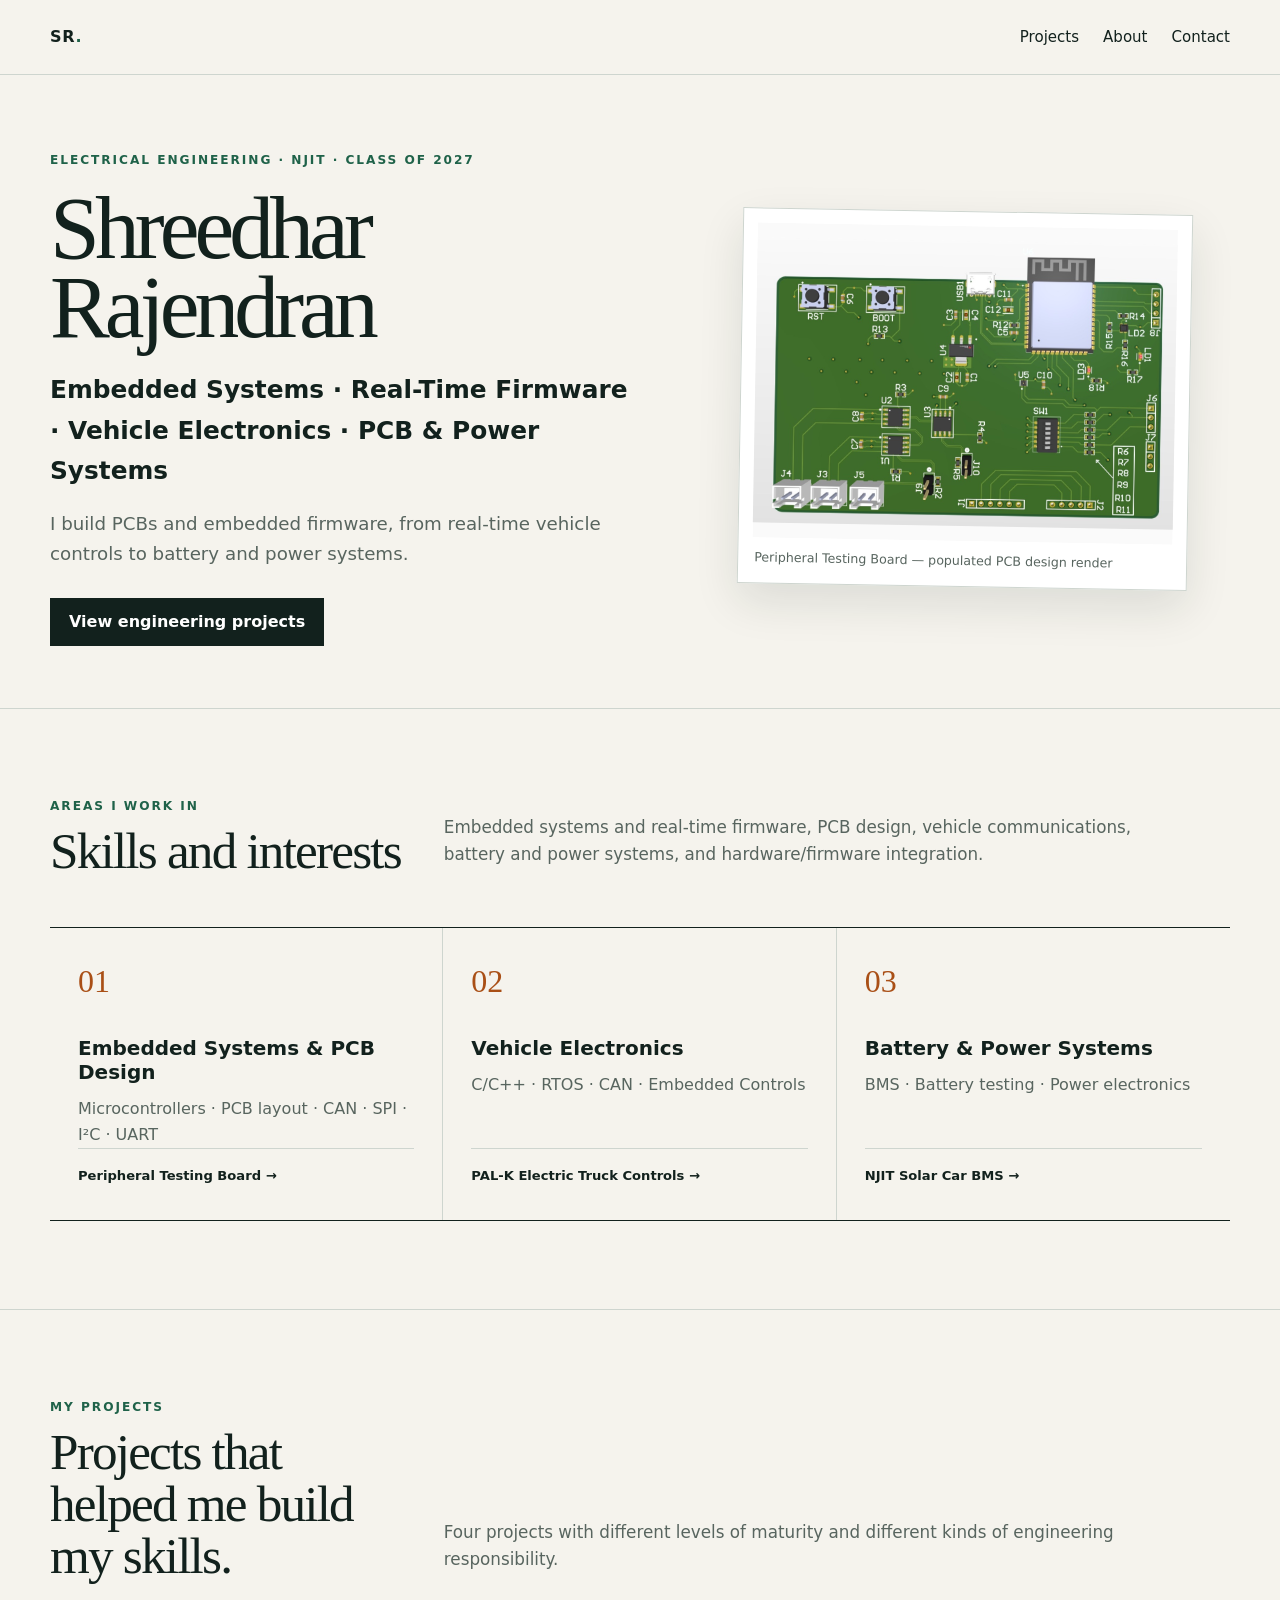
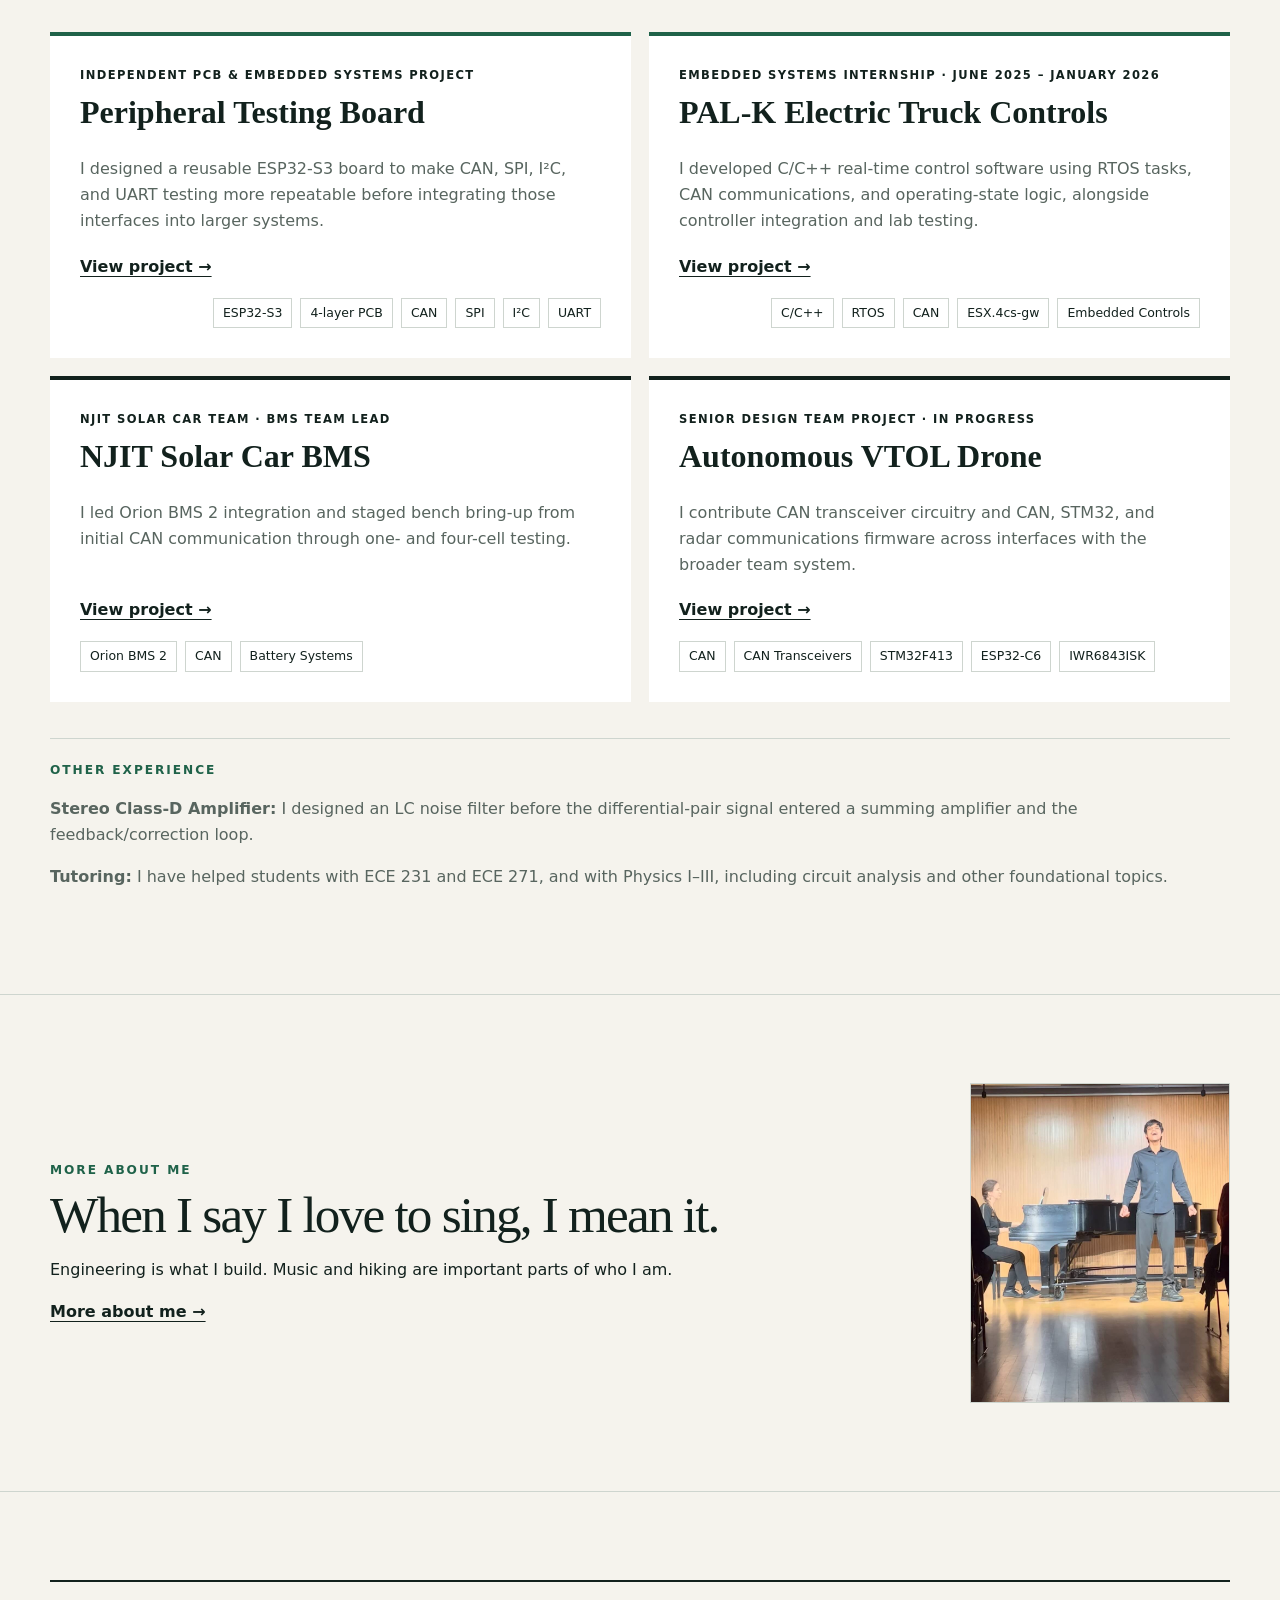
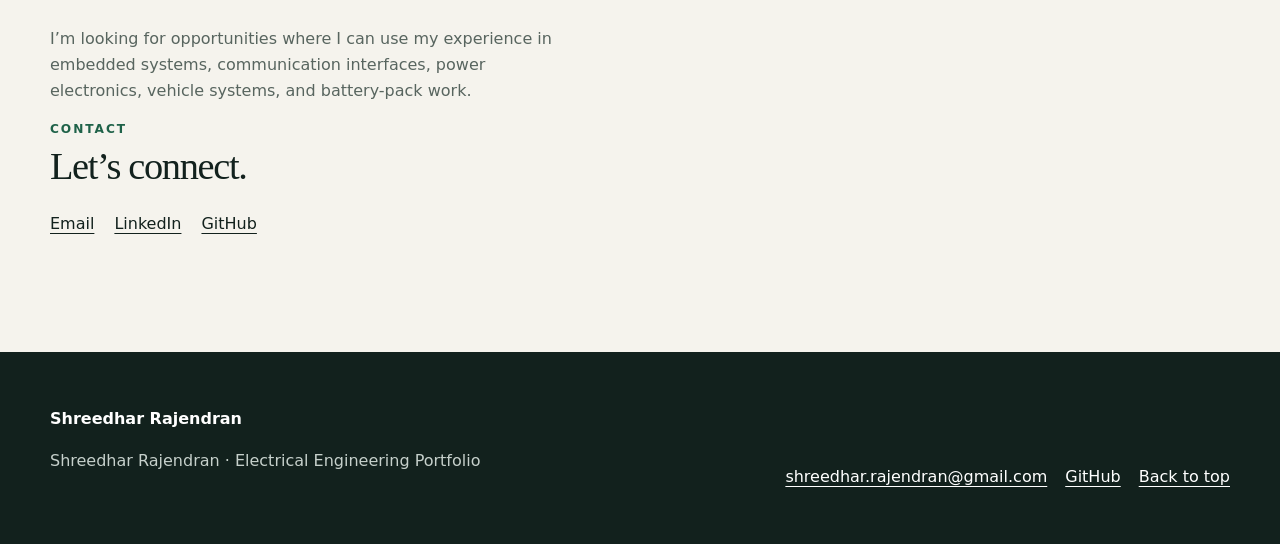
==== commit 074e8057: "Finalize public-surface polish and freeze" ====
--- a/index.html
+++ b/index.html
@@ -1 +1 @@
-<!doctype html><html lang="en"><head><meta charset="utf-8"><meta name="viewport" content="width=device-width,initial-scale=1"><title>Shreedhar Rajendran | Electrical Engineering</title><meta name="description" content="Electrical engineering portfolio: embedded systems, PCB design, vehicle electronics, and battery and power systems."><link rel="icon" type="image/png" href="assets/icons/shreedhar-favicon.png"><link rel="icon" href="favicon.ico" sizes="any"><link rel="stylesheet" href="assets/css/site.css"></head><body id="top"><a class="skip" href="#main">Skip to content</a><header class="site-header"><div class="wrap nav"><a class="brand" href="index.html" aria-label="Shreedhar Rajendran home">SR<span>.</span></a><button class="menu-button" aria-expanded="false" aria-controls="nav-links">Menu</button><nav id="nav-links" class="nav-links" aria-label="Primary"><a href="#work">Projects</a><a href="#about">About</a><a href="#contact">Contact</a></nav></div></header><main id="main"><section class="hero"><div class="wrap hero-grid"><div><div class="eyebrow">Electrical Engineering · NJIT · Class of 2027</div><h1>Shreedhar<br>Rajendran</h1><p class="role">Embedded Systems · Real-Time Firmware · Vehicle Electronics · PCB &amp; Power Systems</p><p class="lede">I build PCBs and embedded firmware, from real-time vehicle controls to battery and power systems.</p><div class="actions"><a class="button primary" href="#work">View engineering projects</a></div></div><figure class="hero-visual"><img src="assets/images/peripheral-board-populated-1200.jpg" width="1200" height="814" alt="Populated PCB design render of the Peripheral Testing Board"><figcaption class="caption">Peripheral Testing Board — populated PCB design render</figcaption></figure></div></section><section class="section" aria-labelledby="areas-title"><div class="wrap"><div class="section-head"><div><div class="kicker">Areas I work in</div><h2 id="areas-title">Skills and interests</h2></div><p class="section-intro">Embedded systems and real-time firmware, PCB design, vehicle communications, battery and power systems, and hardware/firmware integration.</p></div><div class="domains"><article class="domain"><span class="num">01</span><h3>Embedded Systems &amp; PCB Design</h3><p>Microcontrollers · PCB layout · CAN · SPI · I²C · UART</p><p class="evidence-link"><a href="projects/peripheral-testing-board/index.html">Peripheral Testing Board →</a></p></article><article class="domain"><span class="num">02</span><h3>Vehicle Electronics</h3><p>CAN · Gateway integration · Controls interfaces</p><p class="evidence-link"><a href="projects/pal-k-electric-truck-controls/index.html">PAL-K Electric Truck Controls →</a></p></article><article class="domain"><span class="num">03</span><h3>Battery &amp; Power Systems</h3><p>BMS · Battery testing · Power electronics</p><p class="evidence-link"><a href="projects/njit-solar-car-bms/index.html">NJIT Solar Car BMS →</a></p></article></div></div></section><section class="section" id="work" aria-labelledby="work-title"><div class="wrap"><div class="section-head"><div><div class="kicker">My projects</div><h2 id="work-title">Projects that helped me build my skills.</h2></div><p class="section-intro">Four projects with different levels of maturity and different kinds of engineering responsibility.</p></div><div class="projects"><article class="project anchor"><div class="label">Independent PCB &amp; Embedded Systems Project</div><h3>Peripheral Testing Board</h3><p>I designed a reusable ESP32-S3 board to make CAN, SPI, I²C, and UART testing more repeatable before integrating those interfaces into larger systems.</p><a class="project-link" href="projects/peripheral-testing-board/index.html">View project →</a><div class="tags"><span class="tag">ESP32-S3</span><span class="tag">4-layer PCB</span><span class="tag">CAN</span><span class="tag">SPI</span><span class="tag">I²C</span><span class="tag">UART</span></div></article><article class="project anchor"><div class="label">Embedded Systems Internship · June 2025 – January 2026</div><h3>PAL-K Electric Truck Controls</h3><p>I developed C/C++ real-time control software using RTOS tasks, CAN communications, and operating-state logic, alongside controller integration and lab testing.</p><a class="project-link" href="projects/pal-k-electric-truck-controls/index.html">View project →</a><div class="tags"><span class="tag">CAN</span><span class="tag">ESX.4cs-gw</span><span class="tag">openSYDE</span><span class="tag">PCAN diagnostic interface</span></div></article><article class="project"><div class="label">NJIT Solar Car Team · BMS Team Lead</div><h3>NJIT Solar Car BMS</h3><p>I led Orion BMS 2 integration and staged bench bring-up from initial CAN communication through one- and four-cell testing.</p><a class="project-link" href="projects/njit-solar-car-bms/index.html">View project →</a><div class="tags"><span class="tag">Orion BMS 2</span><span class="tag">CAN</span><span class="tag">Battery Systems</span></div></article><article class="project"><div class="label">Senior design team project · In progress</div><h3>Autonomous VTOL Drone</h3><p>I contribute CAN transceiver circuitry and CAN, STM32, and radar communications firmware across interfaces with the broader team system.</p><a class="project-link" href="projects/autonomous-vtol-drone/index.html">View project →</a><div class="tags"><span class="tag">CAN</span><span class="tag">CAN Transceivers</span><span class="tag">STM32F413</span><span class="tag">ESP32-C6</span><span class="tag">IWR6843ISK</span></div></article></div><div class="supporting"><div class="kicker">Other experience</div><p><strong>Stereo Class-D Amplifier:</strong> I designed an LC noise filter before the differential-pair signal entered a summing amplifier and the feedback/correction loop.</p><p><strong>Tutoring:</strong> I have helped students with ECE 231 and ECE 271, and with Physics I–III, including circuit analysis and other foundational topics.</p></div></div></section><section class="section" id="about" aria-labelledby="about-title"><div class="wrap more-about"><div><div class="kicker">More about me</div><h2 id="about-title">When I say I love to sing, I mean it.</h2><p>Engineering is what I build. Music and hiking are important parts of who I am.</p><a class="project-link" href="about-me/index.html">More about me →</a></div><img src="assets/images/about/performance-current.jpg" width="946" height="1200" alt="Shreedhar Rajendran singing onstage beside a pianist"></div></section><section class="section" id="contact" aria-labelledby="contact-title"><div class="wrap contact-simple"><p>I’m looking for opportunities where I can use my experience in embedded systems, communication interfaces, power electronics, vehicle systems, and battery-pack work.</p><div class="kicker">Contact</div><h2 id="contact-title">Let’s connect.</h2><div class="contact-links" aria-label="Contact links"><a href="mailto:shreedhar.rajendran@gmail.com">Email</a><a href="https://www.linkedin.com/in/shreedharrajendran/" target="_blank" rel="noopener noreferrer">LinkedIn</a><a href="https://github.com/rshreedhar" target="_blank" rel="noopener noreferrer">GitHub</a></div></div></section></main><footer class="footer"><div class="wrap footer-grid"><div><strong>Shreedhar Rajendran</strong><p>Electrical engineering portfolio · review prototype v0.6.1</p></div><div class="footer-links"><a href="mailto:shreedhar.rajendran@gmail.com">shreedhar.rajendran@gmail.com</a><a href="https://github.com/rshreedhar" target="_blank" rel="noopener noreferrer">GitHub</a><a href="#top">Back to top</a></div></div></footer><script src="assets/js/site.js"></script></body></html>
+<!doctype html><html lang="en"><head><meta charset="utf-8"><meta name="viewport" content="width=device-width,initial-scale=1"><title>Shreedhar Rajendran | Electrical Engineering</title><meta name="description" content="Electrical engineering portfolio: embedded systems, PCB design, vehicle electronics, and battery and power systems."><link rel="icon" type="image/png" href="assets/icons/shreedhar-favicon.png"><link rel="icon" href="favicon.ico" sizes="any"><link rel="stylesheet" href="assets/css/site.css"></head><body id="top"><a class="skip" href="#main">Skip to content</a><header class="site-header"><div class="wrap nav"><a class="brand" href="index.html" aria-label="Shreedhar Rajendran home">SR<span>.</span></a><button class="menu-button" aria-expanded="false" aria-controls="nav-links">Menu</button><nav id="nav-links" class="nav-links" aria-label="Primary"><a href="#work">Projects</a><a href="#about">About</a><a href="#contact">Contact</a></nav></div></header><main id="main"><section class="hero"><div class="wrap hero-grid"><div><div class="eyebrow">Electrical Engineering · NJIT · Class of 2027</div><h1>Shreedhar<br>Rajendran</h1><p class="role">Embedded Systems · Real-Time Firmware · Vehicle Electronics · PCB &amp; Power Systems</p><p class="lede">I build PCBs and embedded firmware, from real-time vehicle controls to battery and power systems.</p><div class="actions"><a class="button primary" href="#work">View engineering projects</a></div></div><figure class="hero-visual"><img src="assets/images/peripheral-board-populated-1200.jpg" width="1200" height="814" alt="Populated PCB design render of the Peripheral Testing Board"><figcaption class="caption">Peripheral Testing Board — populated PCB design render</figcaption></figure></div></section><section class="section" aria-labelledby="areas-title"><div class="wrap"><div class="section-head"><div><div class="kicker">Areas I work in</div><h2 id="areas-title">Skills and interests</h2></div><p class="section-intro">Embedded systems and real-time firmware, PCB design, vehicle communications, battery and power systems, and hardware/firmware integration.</p></div><div class="domains"><article class="domain"><span class="num">01</span><h3>Embedded Systems &amp; PCB Design</h3><p>Microcontrollers · PCB layout · CAN · SPI · I²C · UART</p><p class="evidence-link"><a href="projects/peripheral-testing-board/index.html">Peripheral Testing Board →</a></p></article><article class="domain"><span class="num">02</span><h3>Vehicle Electronics</h3><p>C/C++ · RTOS · CAN · Embedded Controls</p><p class="evidence-link"><a href="projects/pal-k-electric-truck-controls/index.html">PAL-K Electric Truck Controls →</a></p></article><article class="domain"><span class="num">03</span><h3>Battery &amp; Power Systems</h3><p>BMS · Battery testing · Power electronics</p><p class="evidence-link"><a href="projects/njit-solar-car-bms/index.html">NJIT Solar Car BMS →</a></p></article></div></div></section><section class="section" id="work" aria-labelledby="work-title"><div class="wrap"><div class="section-head"><div><div class="kicker">My projects</div><h2 id="work-title">Projects that helped me build my skills.</h2></div><p class="section-intro">Four projects with different levels of maturity and different kinds of engineering responsibility.</p></div><div class="projects"><article class="project anchor"><div class="label">Independent PCB &amp; Embedded Systems Project</div><h3>Peripheral Testing Board</h3><p>I designed a reusable ESP32-S3 board to make CAN, SPI, I²C, and UART testing more repeatable before integrating those interfaces into larger systems.</p><a class="project-link" href="projects/peripheral-testing-board/index.html">View project →</a><div class="tags"><span class="tag">ESP32-S3</span><span class="tag">4-layer PCB</span><span class="tag">CAN</span><span class="tag">SPI</span><span class="tag">I²C</span><span class="tag">UART</span></div></article><article class="project anchor"><div class="label">Embedded Systems Internship · June 2025 – January 2026</div><h3>PAL-K Electric Truck Controls</h3><p>I developed C/C++ real-time control software using RTOS tasks, CAN communications, and operating-state logic, alongside controller integration and lab testing.</p><a class="project-link" href="projects/pal-k-electric-truck-controls/index.html">View project →</a><div class="tags"><span class="tag">C/C++</span><span class="tag">RTOS</span><span class="tag">CAN</span><span class="tag">ESX.4cs-gw</span><span class="tag">Embedded Controls</span></div></article><article class="project"><div class="label">NJIT Solar Car Team · BMS Team Lead</div><h3>NJIT Solar Car BMS</h3><p>I led Orion BMS 2 integration and staged bench bring-up from initial CAN communication through one- and four-cell testing.</p><a class="project-link" href="projects/njit-solar-car-bms/index.html">View project →</a><div class="tags"><span class="tag">Orion BMS 2</span><span class="tag">CAN</span><span class="tag">Battery Systems</span></div></article><article class="project"><div class="label">Senior design team project · In progress</div><h3>Autonomous VTOL Drone</h3><p>I contribute CAN transceiver circuitry and CAN, STM32, and radar communications firmware across interfaces with the broader team system.</p><a class="project-link" href="projects/autonomous-vtol-drone/index.html">View project →</a><div class="tags"><span class="tag">CAN</span><span class="tag">CAN Transceivers</span><span class="tag">STM32F413</span><span class="tag">ESP32-C6</span><span class="tag">IWR6843ISK</span></div></article></div><div class="supporting"><div class="kicker">Other experience</div><p><strong>Stereo Class-D Amplifier:</strong> I designed an LC noise filter before the differential-pair signal entered a summing amplifier and the feedback/correction loop.</p><p><strong>Tutoring:</strong> I have helped students with ECE 231 and ECE 271, and with Physics I–III, including circuit analysis and other foundational topics.</p></div></div></section><section class="section" id="about" aria-labelledby="about-title"><div class="wrap more-about"><div><div class="kicker">More about me</div><h2 id="about-title">When I say I love to sing, I mean it.</h2><p>Engineering is what I build. Music and hiking are important parts of who I am.</p><a class="project-link" href="about-me/index.html">More about me →</a></div><img src="assets/images/about/performance-current.jpg" width="946" height="1200" alt="Shreedhar Rajendran singing onstage beside a pianist"></div></section><section class="section" id="contact" aria-labelledby="contact-title"><div class="wrap contact-simple"><p>I’m looking for opportunities where I can use my experience in embedded systems, communication interfaces, power electronics, vehicle systems, and battery-pack work.</p><div class="kicker">Contact</div><h2 id="contact-title">Let’s connect.</h2><div class="contact-links" aria-label="Contact links"><a href="mailto:shreedhar.rajendran@gmail.com">Email</a><a href="https://www.linkedin.com/in/shreedharrajendran/" target="_blank" rel="noopener noreferrer">LinkedIn</a><a href="https://github.com/rshreedhar" target="_blank" rel="noopener noreferrer">GitHub</a></div></div></section></main><footer class="footer"><div class="wrap footer-grid"><div><strong>Shreedhar Rajendran</strong><p>Shreedhar Rajendran · Electrical Engineering Portfolio</p></div><div class="footer-links"><a href="mailto:shreedhar.rajendran@gmail.com">shreedhar.rajendran@gmail.com</a><a href="https://github.com/rshreedhar" target="_blank" rel="noopener noreferrer">GitHub</a><a href="#top">Back to top</a></div></div></footer><script src="assets/js/site.js"></script></body></html>
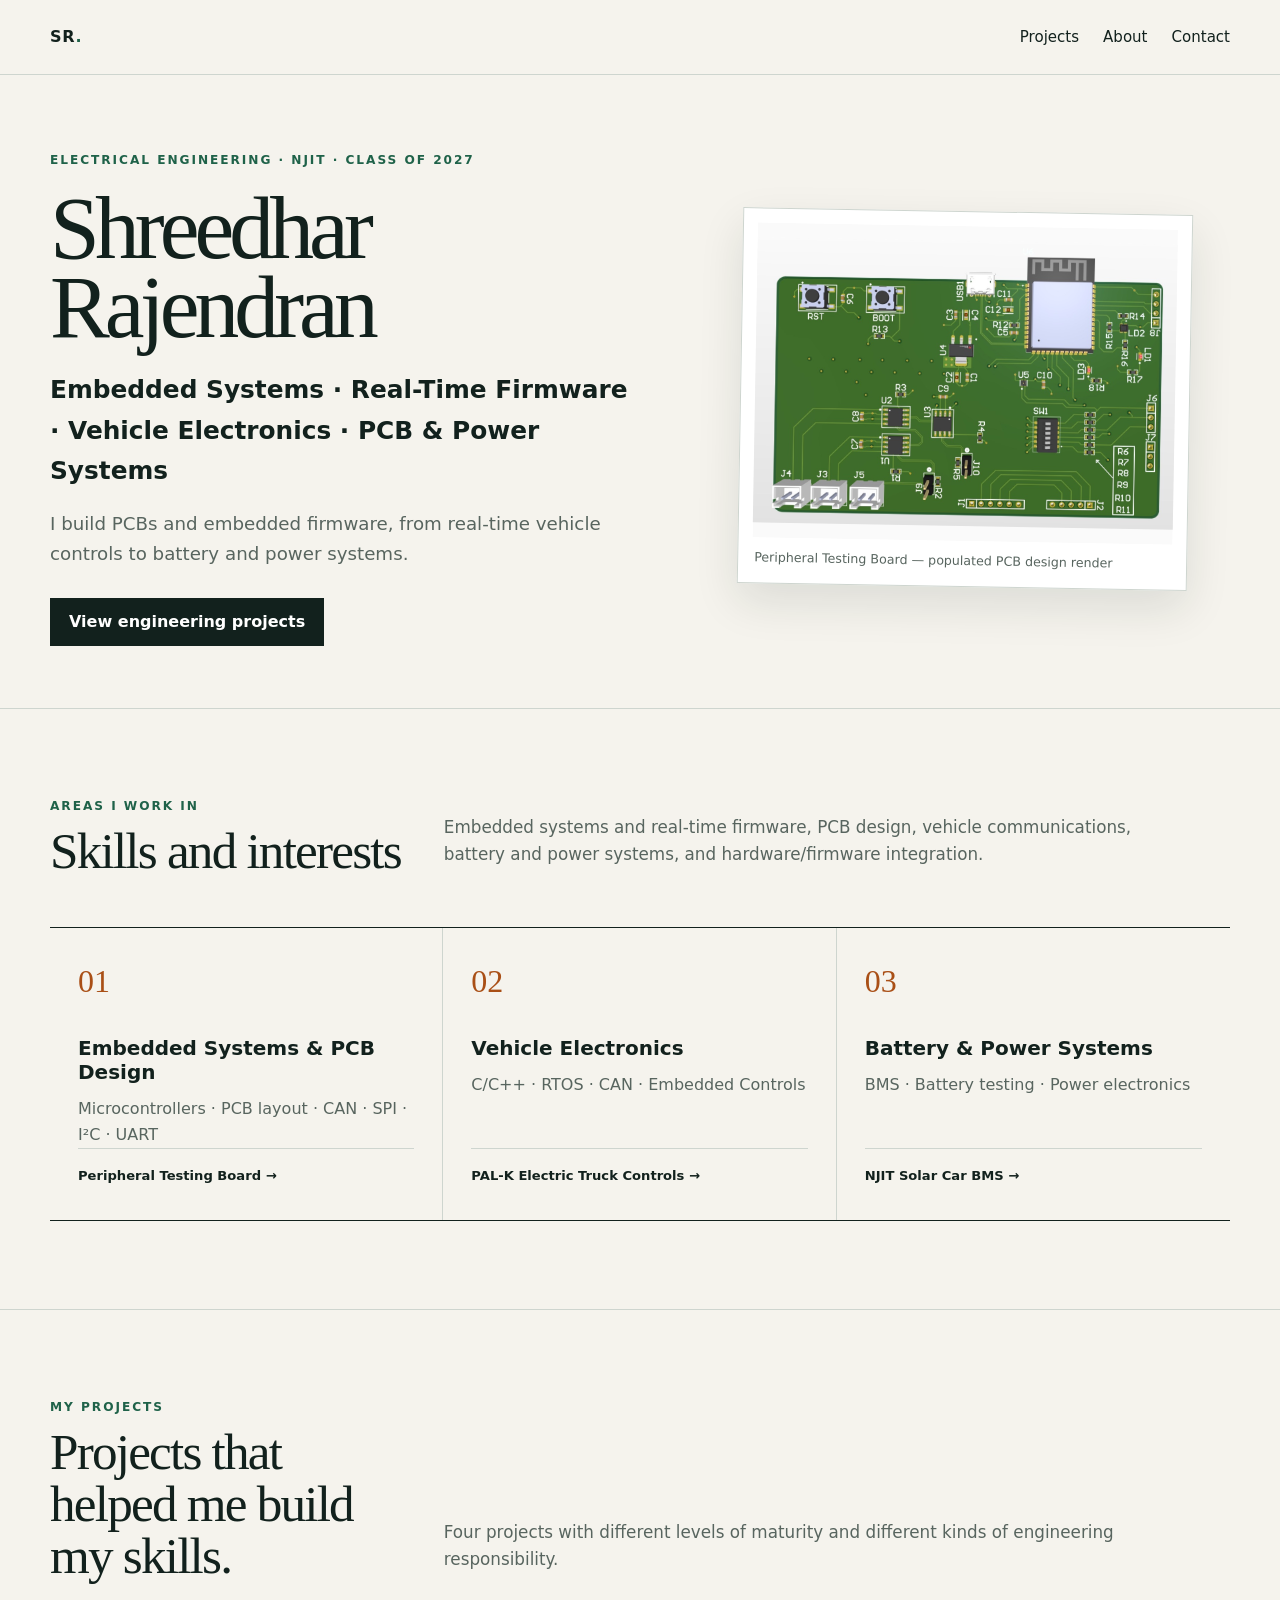
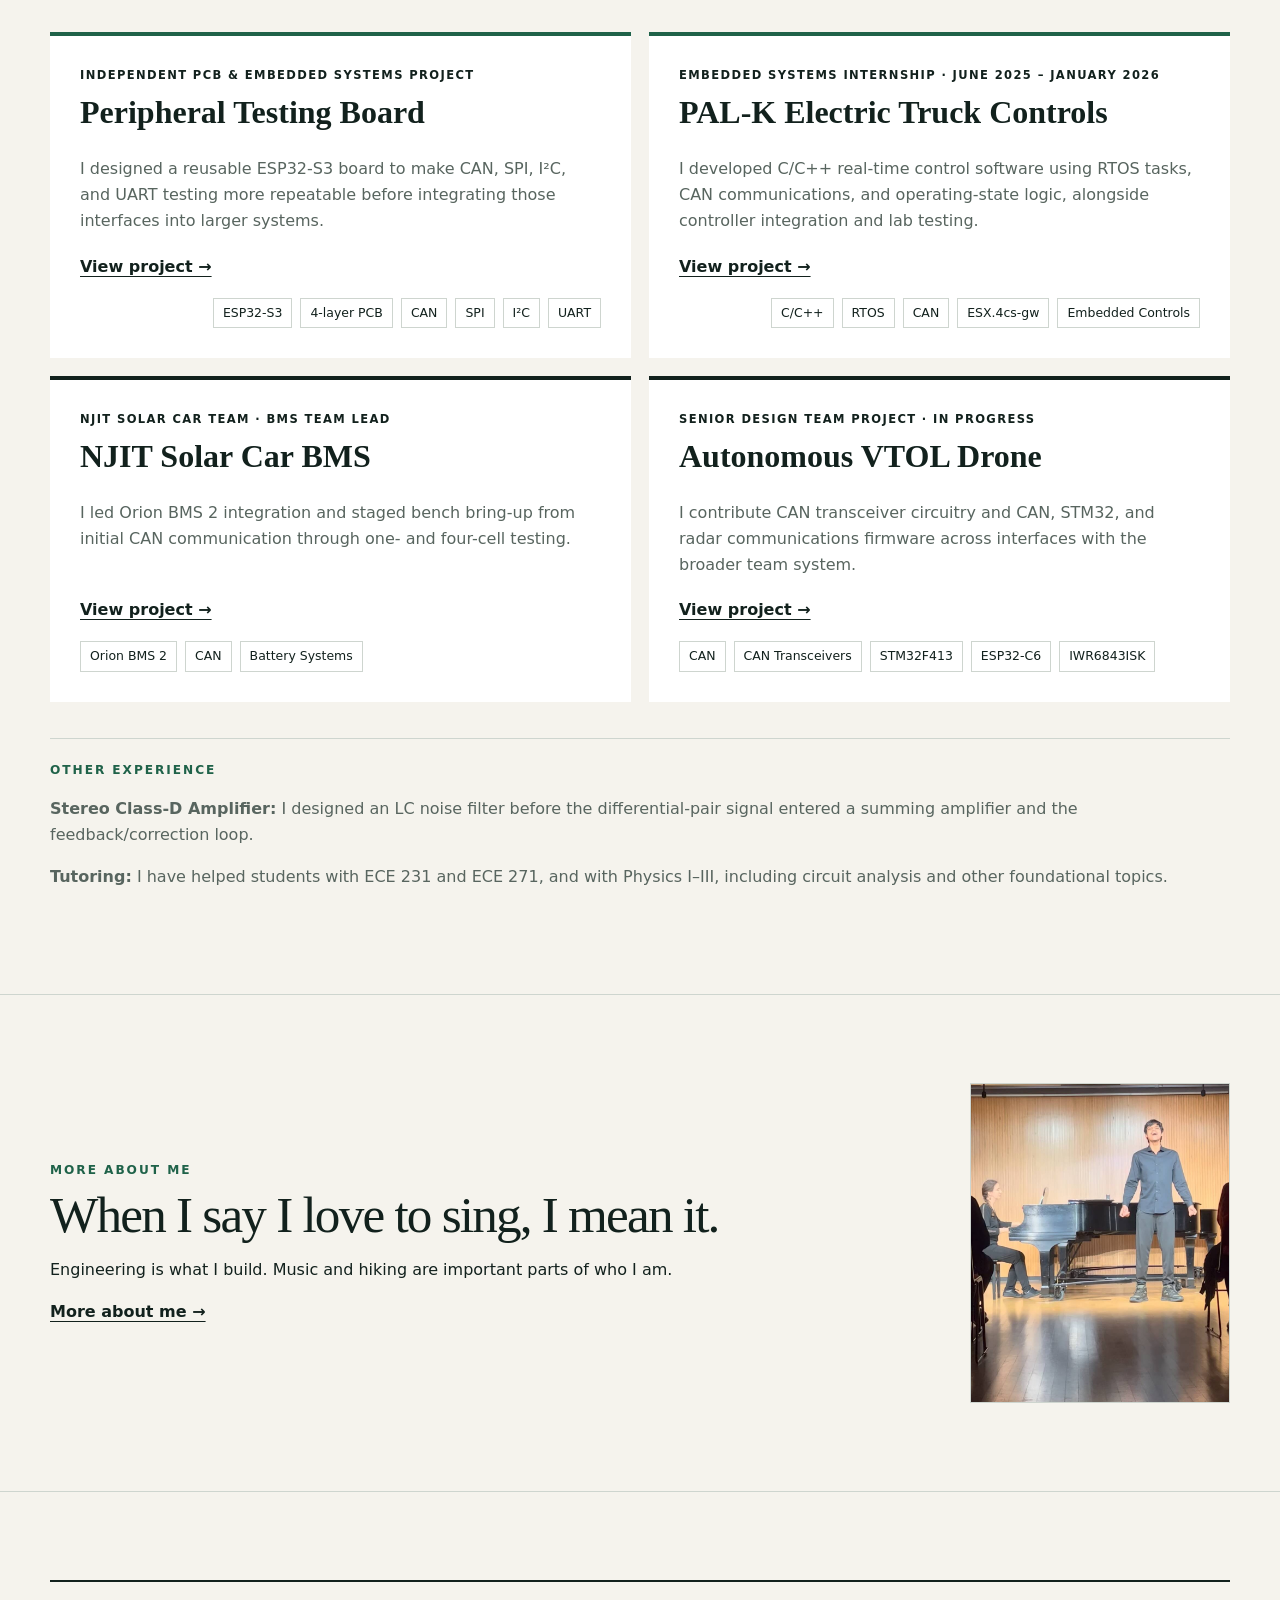
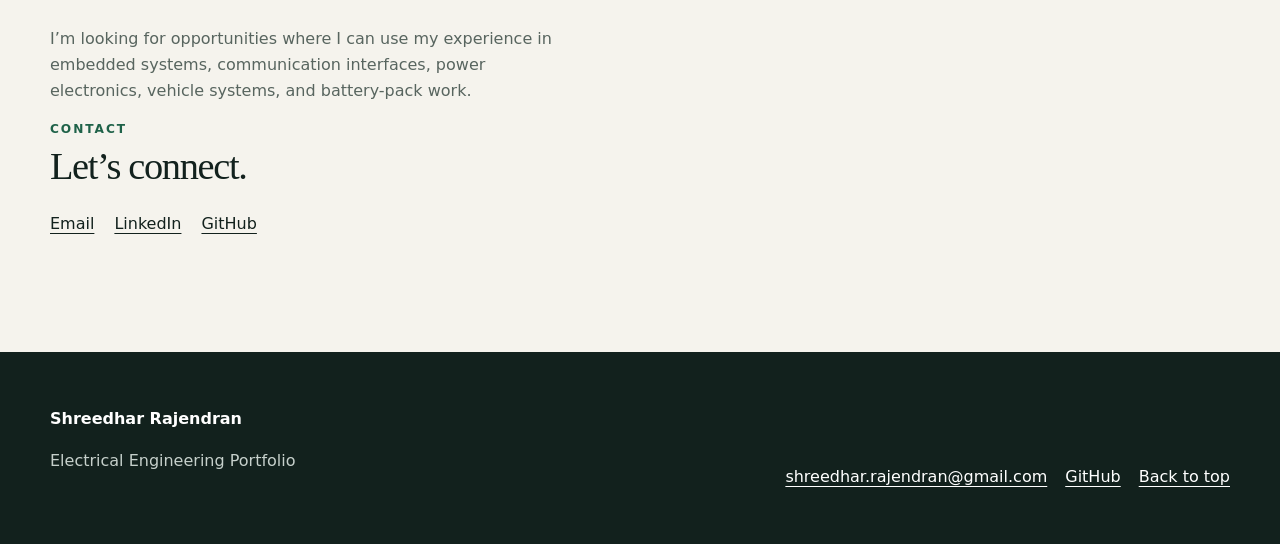
==== commit cf8f2224: "Polish final footer signature" ====
--- a/index.html
+++ b/index.html
@@ -1 +1 @@
-<!doctype html><html lang="en"><head><meta charset="utf-8"><meta name="viewport" content="width=device-width,initial-scale=1"><title>Shreedhar Rajendran | Electrical Engineering</title><meta name="description" content="Electrical engineering portfolio: embedded systems, PCB design, vehicle electronics, and battery and power systems."><link rel="icon" type="image/png" href="assets/icons/shreedhar-favicon.png"><link rel="icon" href="favicon.ico" sizes="any"><link rel="stylesheet" href="assets/css/site.css"></head><body id="top"><a class="skip" href="#main">Skip to content</a><header class="site-header"><div class="wrap nav"><a class="brand" href="index.html" aria-label="Shreedhar Rajendran home">SR<span>.</span></a><button class="menu-button" aria-expanded="false" aria-controls="nav-links">Menu</button><nav id="nav-links" class="nav-links" aria-label="Primary"><a href="#work">Projects</a><a href="#about">About</a><a href="#contact">Contact</a></nav></div></header><main id="main"><section class="hero"><div class="wrap hero-grid"><div><div class="eyebrow">Electrical Engineering · NJIT · Class of 2027</div><h1>Shreedhar<br>Rajendran</h1><p class="role">Embedded Systems · Real-Time Firmware · Vehicle Electronics · PCB &amp; Power Systems</p><p class="lede">I build PCBs and embedded firmware, from real-time vehicle controls to battery and power systems.</p><div class="actions"><a class="button primary" href="#work">View engineering projects</a></div></div><figure class="hero-visual"><img src="assets/images/peripheral-board-populated-1200.jpg" width="1200" height="814" alt="Populated PCB design render of the Peripheral Testing Board"><figcaption class="caption">Peripheral Testing Board — populated PCB design render</figcaption></figure></div></section><section class="section" aria-labelledby="areas-title"><div class="wrap"><div class="section-head"><div><div class="kicker">Areas I work in</div><h2 id="areas-title">Skills and interests</h2></div><p class="section-intro">Embedded systems and real-time firmware, PCB design, vehicle communications, battery and power systems, and hardware/firmware integration.</p></div><div class="domains"><article class="domain"><span class="num">01</span><h3>Embedded Systems &amp; PCB Design</h3><p>Microcontrollers · PCB layout · CAN · SPI · I²C · UART</p><p class="evidence-link"><a href="projects/peripheral-testing-board/index.html">Peripheral Testing Board →</a></p></article><article class="domain"><span class="num">02</span><h3>Vehicle Electronics</h3><p>C/C++ · RTOS · CAN · Embedded Controls</p><p class="evidence-link"><a href="projects/pal-k-electric-truck-controls/index.html">PAL-K Electric Truck Controls →</a></p></article><article class="domain"><span class="num">03</span><h3>Battery &amp; Power Systems</h3><p>BMS · Battery testing · Power electronics</p><p class="evidence-link"><a href="projects/njit-solar-car-bms/index.html">NJIT Solar Car BMS →</a></p></article></div></div></section><section class="section" id="work" aria-labelledby="work-title"><div class="wrap"><div class="section-head"><div><div class="kicker">My projects</div><h2 id="work-title">Projects that helped me build my skills.</h2></div><p class="section-intro">Four projects with different levels of maturity and different kinds of engineering responsibility.</p></div><div class="projects"><article class="project anchor"><div class="label">Independent PCB &amp; Embedded Systems Project</div><h3>Peripheral Testing Board</h3><p>I designed a reusable ESP32-S3 board to make CAN, SPI, I²C, and UART testing more repeatable before integrating those interfaces into larger systems.</p><a class="project-link" href="projects/peripheral-testing-board/index.html">View project →</a><div class="tags"><span class="tag">ESP32-S3</span><span class="tag">4-layer PCB</span><span class="tag">CAN</span><span class="tag">SPI</span><span class="tag">I²C</span><span class="tag">UART</span></div></article><article class="project anchor"><div class="label">Embedded Systems Internship · June 2025 – January 2026</div><h3>PAL-K Electric Truck Controls</h3><p>I developed C/C++ real-time control software using RTOS tasks, CAN communications, and operating-state logic, alongside controller integration and lab testing.</p><a class="project-link" href="projects/pal-k-electric-truck-controls/index.html">View project →</a><div class="tags"><span class="tag">C/C++</span><span class="tag">RTOS</span><span class="tag">CAN</span><span class="tag">ESX.4cs-gw</span><span class="tag">Embedded Controls</span></div></article><article class="project"><div class="label">NJIT Solar Car Team · BMS Team Lead</div><h3>NJIT Solar Car BMS</h3><p>I led Orion BMS 2 integration and staged bench bring-up from initial CAN communication through one- and four-cell testing.</p><a class="project-link" href="projects/njit-solar-car-bms/index.html">View project →</a><div class="tags"><span class="tag">Orion BMS 2</span><span class="tag">CAN</span><span class="tag">Battery Systems</span></div></article><article class="project"><div class="label">Senior design team project · In progress</div><h3>Autonomous VTOL Drone</h3><p>I contribute CAN transceiver circuitry and CAN, STM32, and radar communications firmware across interfaces with the broader team system.</p><a class="project-link" href="projects/autonomous-vtol-drone/index.html">View project →</a><div class="tags"><span class="tag">CAN</span><span class="tag">CAN Transceivers</span><span class="tag">STM32F413</span><span class="tag">ESP32-C6</span><span class="tag">IWR6843ISK</span></div></article></div><div class="supporting"><div class="kicker">Other experience</div><p><strong>Stereo Class-D Amplifier:</strong> I designed an LC noise filter before the differential-pair signal entered a summing amplifier and the feedback/correction loop.</p><p><strong>Tutoring:</strong> I have helped students with ECE 231 and ECE 271, and with Physics I–III, including circuit analysis and other foundational topics.</p></div></div></section><section class="section" id="about" aria-labelledby="about-title"><div class="wrap more-about"><div><div class="kicker">More about me</div><h2 id="about-title">When I say I love to sing, I mean it.</h2><p>Engineering is what I build. Music and hiking are important parts of who I am.</p><a class="project-link" href="about-me/index.html">More about me →</a></div><img src="assets/images/about/performance-current.jpg" width="946" height="1200" alt="Shreedhar Rajendran singing onstage beside a pianist"></div></section><section class="section" id="contact" aria-labelledby="contact-title"><div class="wrap contact-simple"><p>I’m looking for opportunities where I can use my experience in embedded systems, communication interfaces, power electronics, vehicle systems, and battery-pack work.</p><div class="kicker">Contact</div><h2 id="contact-title">Let’s connect.</h2><div class="contact-links" aria-label="Contact links"><a href="mailto:shreedhar.rajendran@gmail.com">Email</a><a href="https://www.linkedin.com/in/shreedharrajendran/" target="_blank" rel="noopener noreferrer">LinkedIn</a><a href="https://github.com/rshreedhar" target="_blank" rel="noopener noreferrer">GitHub</a></div></div></section></main><footer class="footer"><div class="wrap footer-grid"><div><strong>Shreedhar Rajendran</strong><p>Shreedhar Rajendran · Electrical Engineering Portfolio</p></div><div class="footer-links"><a href="mailto:shreedhar.rajendran@gmail.com">shreedhar.rajendran@gmail.com</a><a href="https://github.com/rshreedhar" target="_blank" rel="noopener noreferrer">GitHub</a><a href="#top">Back to top</a></div></div></footer><script src="assets/js/site.js"></script></body></html>
+<!doctype html><html lang="en"><head><meta charset="utf-8"><meta name="viewport" content="width=device-width,initial-scale=1"><title>Shreedhar Rajendran | Electrical Engineering</title><meta name="description" content="Electrical engineering portfolio: embedded systems, PCB design, vehicle electronics, and battery and power systems."><link rel="icon" type="image/png" href="assets/icons/shreedhar-favicon.png"><link rel="icon" href="favicon.ico" sizes="any"><link rel="stylesheet" href="assets/css/site.css"></head><body id="top"><a class="skip" href="#main">Skip to content</a><header class="site-header"><div class="wrap nav"><a class="brand" href="index.html" aria-label="Shreedhar Rajendran home">SR<span>.</span></a><button class="menu-button" aria-expanded="false" aria-controls="nav-links">Menu</button><nav id="nav-links" class="nav-links" aria-label="Primary"><a href="#work">Projects</a><a href="#about">About</a><a href="#contact">Contact</a></nav></div></header><main id="main"><section class="hero"><div class="wrap hero-grid"><div><div class="eyebrow">Electrical Engineering · NJIT · Class of 2027</div><h1>Shreedhar<br>Rajendran</h1><p class="role">Embedded Systems · Real-Time Firmware · Vehicle Electronics · PCB &amp; Power Systems</p><p class="lede">I build PCBs and embedded firmware, from real-time vehicle controls to battery and power systems.</p><div class="actions"><a class="button primary" href="#work">View engineering projects</a></div></div><figure class="hero-visual"><img src="assets/images/peripheral-board-populated-1200.jpg" width="1200" height="814" alt="Populated PCB design render of the Peripheral Testing Board"><figcaption class="caption">Peripheral Testing Board — populated PCB design render</figcaption></figure></div></section><section class="section" aria-labelledby="areas-title"><div class="wrap"><div class="section-head"><div><div class="kicker">Areas I work in</div><h2 id="areas-title">Skills and interests</h2></div><p class="section-intro">Embedded systems and real-time firmware, PCB design, vehicle communications, battery and power systems, and hardware/firmware integration.</p></div><div class="domains"><article class="domain"><span class="num">01</span><h3>Embedded Systems &amp; PCB Design</h3><p>Microcontrollers · PCB layout · CAN · SPI · I²C · UART</p><p class="evidence-link"><a href="projects/peripheral-testing-board/index.html">Peripheral Testing Board →</a></p></article><article class="domain"><span class="num">02</span><h3>Vehicle Electronics</h3><p>C/C++ · RTOS · CAN · Embedded Controls</p><p class="evidence-link"><a href="projects/pal-k-electric-truck-controls/index.html">PAL-K Electric Truck Controls →</a></p></article><article class="domain"><span class="num">03</span><h3>Battery &amp; Power Systems</h3><p>BMS · Battery testing · Power electronics</p><p class="evidence-link"><a href="projects/njit-solar-car-bms/index.html">NJIT Solar Car BMS →</a></p></article></div></div></section><section class="section" id="work" aria-labelledby="work-title"><div class="wrap"><div class="section-head"><div><div class="kicker">My projects</div><h2 id="work-title">Projects that helped me build my skills.</h2></div><p class="section-intro">Four projects with different levels of maturity and different kinds of engineering responsibility.</p></div><div class="projects"><article class="project anchor"><div class="label">Independent PCB &amp; Embedded Systems Project</div><h3>Peripheral Testing Board</h3><p>I designed a reusable ESP32-S3 board to make CAN, SPI, I²C, and UART testing more repeatable before integrating those interfaces into larger systems.</p><a class="project-link" href="projects/peripheral-testing-board/index.html">View project →</a><div class="tags"><span class="tag">ESP32-S3</span><span class="tag">4-layer PCB</span><span class="tag">CAN</span><span class="tag">SPI</span><span class="tag">I²C</span><span class="tag">UART</span></div></article><article class="project anchor"><div class="label">Embedded Systems Internship · June 2025 – January 2026</div><h3>PAL-K Electric Truck Controls</h3><p>I developed C/C++ real-time control software using RTOS tasks, CAN communications, and operating-state logic, alongside controller integration and lab testing.</p><a class="project-link" href="projects/pal-k-electric-truck-controls/index.html">View project →</a><div class="tags"><span class="tag">C/C++</span><span class="tag">RTOS</span><span class="tag">CAN</span><span class="tag">ESX.4cs-gw</span><span class="tag">Embedded Controls</span></div></article><article class="project"><div class="label">NJIT Solar Car Team · BMS Team Lead</div><h3>NJIT Solar Car BMS</h3><p>I led Orion BMS 2 integration and staged bench bring-up from initial CAN communication through one- and four-cell testing.</p><a class="project-link" href="projects/njit-solar-car-bms/index.html">View project →</a><div class="tags"><span class="tag">Orion BMS 2</span><span class="tag">CAN</span><span class="tag">Battery Systems</span></div></article><article class="project"><div class="label">Senior design team project · In progress</div><h3>Autonomous VTOL Drone</h3><p>I contribute CAN transceiver circuitry and CAN, STM32, and radar communications firmware across interfaces with the broader team system.</p><a class="project-link" href="projects/autonomous-vtol-drone/index.html">View project →</a><div class="tags"><span class="tag">CAN</span><span class="tag">CAN Transceivers</span><span class="tag">STM32F413</span><span class="tag">ESP32-C6</span><span class="tag">IWR6843ISK</span></div></article></div><div class="supporting"><div class="kicker">Other experience</div><p><strong>Stereo Class-D Amplifier:</strong> I designed an LC noise filter before the differential-pair signal entered a summing amplifier and the feedback/correction loop.</p><p><strong>Tutoring:</strong> I have helped students with ECE 231 and ECE 271, and with Physics I–III, including circuit analysis and other foundational topics.</p></div></div></section><section class="section" id="about" aria-labelledby="about-title"><div class="wrap more-about"><div><div class="kicker">More about me</div><h2 id="about-title">When I say I love to sing, I mean it.</h2><p>Engineering is what I build. Music and hiking are important parts of who I am.</p><a class="project-link" href="about-me/index.html">More about me →</a></div><img src="assets/images/about/performance-current.jpg" width="946" height="1200" alt="Shreedhar Rajendran singing onstage beside a pianist"></div></section><section class="section" id="contact" aria-labelledby="contact-title"><div class="wrap contact-simple"><p>I’m looking for opportunities where I can use my experience in embedded systems, communication interfaces, power electronics, vehicle systems, and battery-pack work.</p><div class="kicker">Contact</div><h2 id="contact-title">Let’s connect.</h2><div class="contact-links" aria-label="Contact links"><a href="mailto:shreedhar.rajendran@gmail.com">Email</a><a href="https://www.linkedin.com/in/shreedharrajendran/" target="_blank" rel="noopener noreferrer">LinkedIn</a><a href="https://github.com/rshreedhar" target="_blank" rel="noopener noreferrer">GitHub</a></div></div></section></main><footer class="footer"><div class="wrap footer-grid"><div><strong>Shreedhar Rajendran</strong><p>Electrical Engineering Portfolio</p></div><div class="footer-links"><a href="mailto:shreedhar.rajendran@gmail.com">shreedhar.rajendran@gmail.com</a><a href="https://github.com/rshreedhar" target="_blank" rel="noopener noreferrer">GitHub</a><a href="#top">Back to top</a></div></div></footer><script src="assets/js/site.js"></script></body></html>
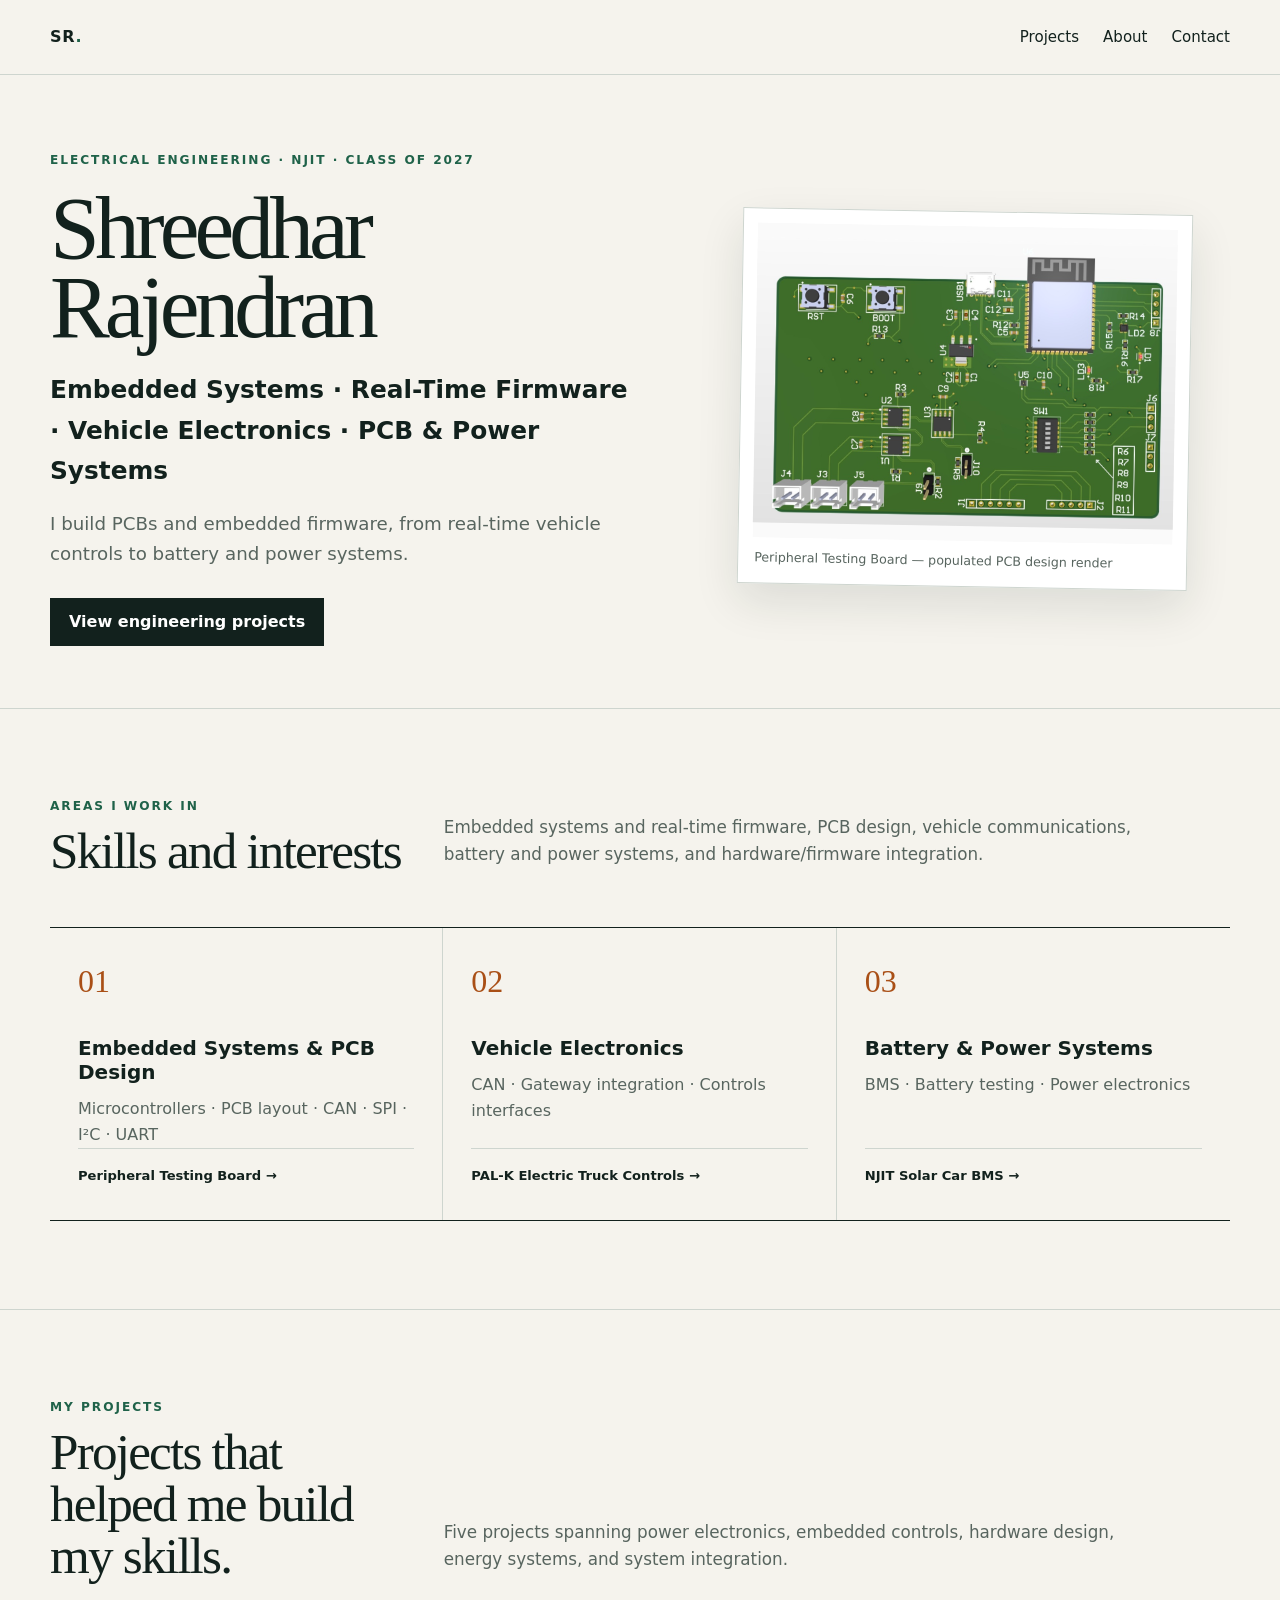
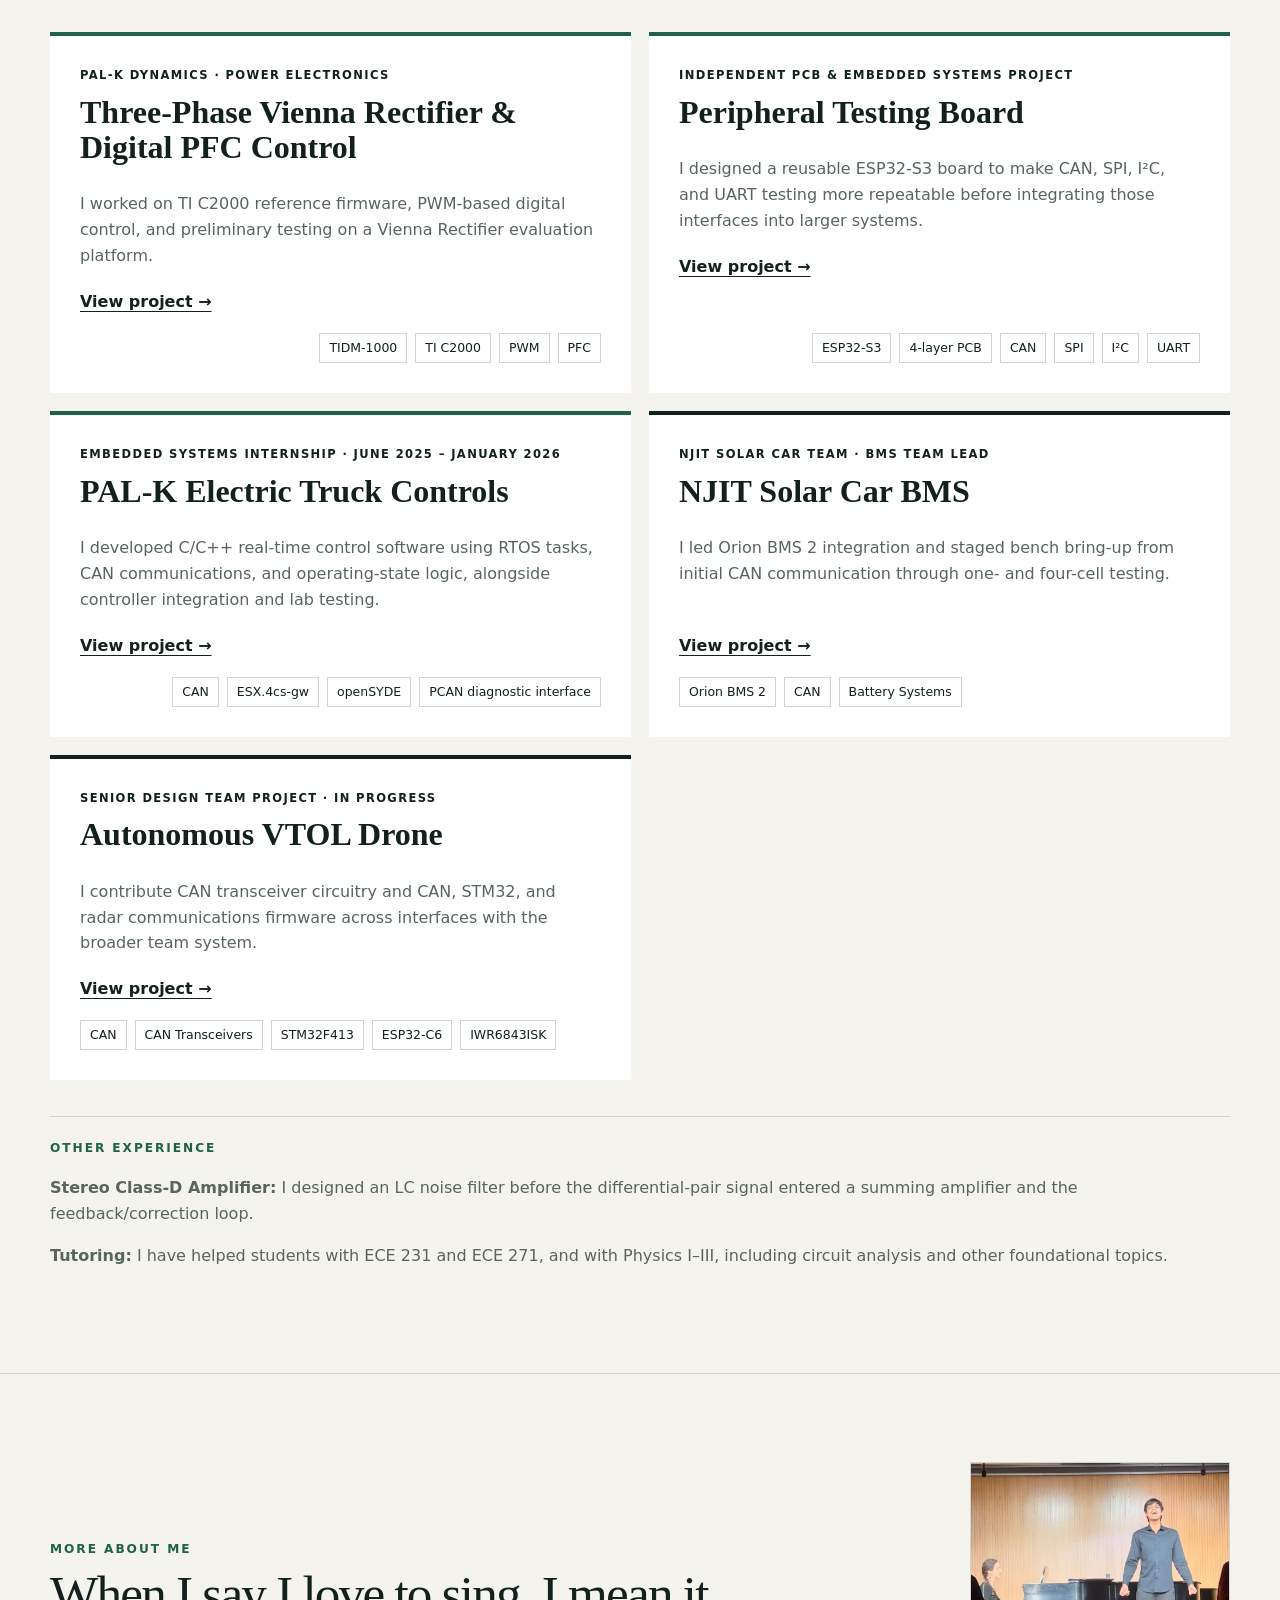
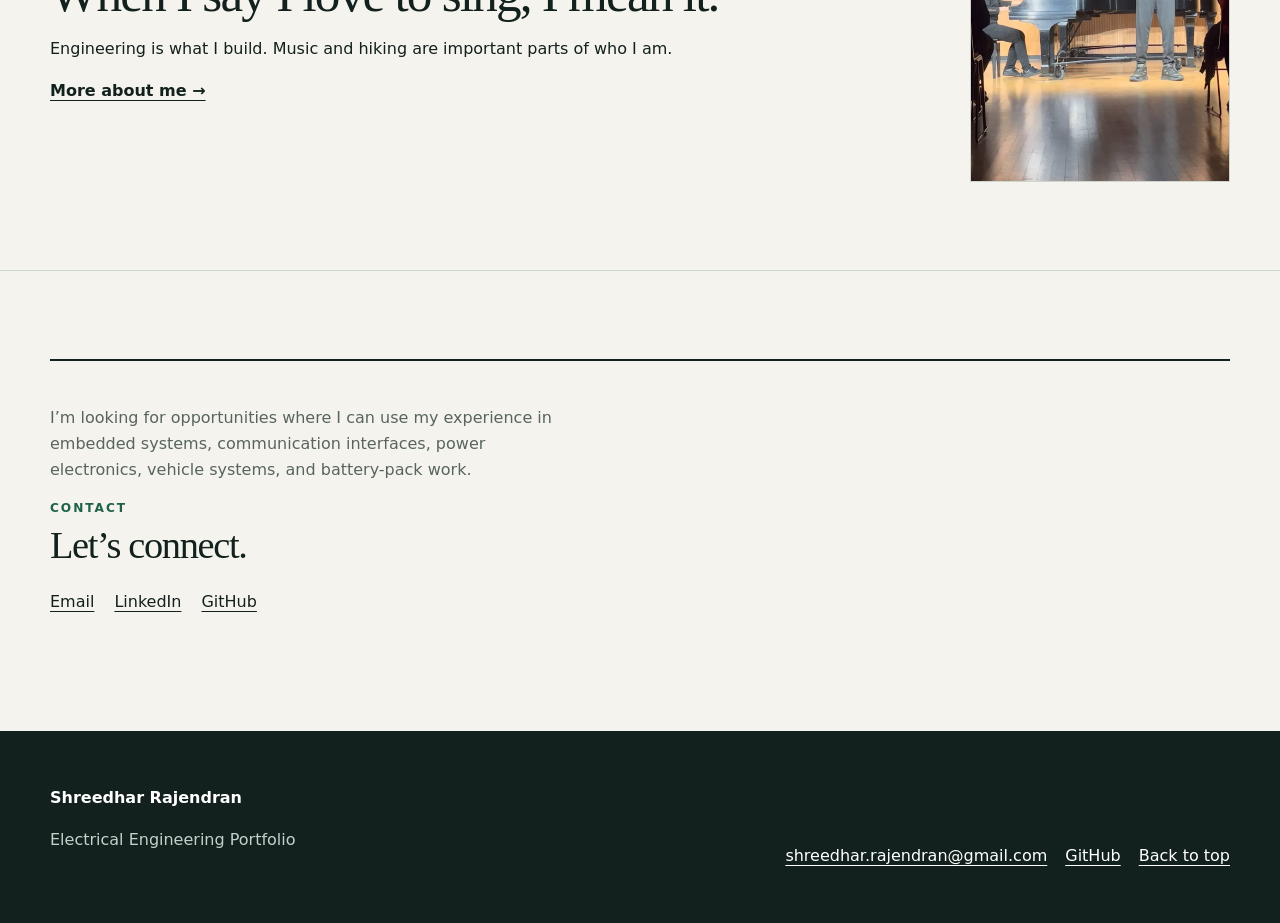
==== commit c5ceff72: "Prepare portfolio v0.7 review deployment" ====
--- a/index.html
+++ b/index.html
@@ -1 +1 @@
-<!doctype html><html lang="en"><head><meta charset="utf-8"><meta name="viewport" content="width=device-width,initial-scale=1"><title>Shreedhar Rajendran | Electrical Engineering</title><meta name="description" content="Electrical engineering portfolio: embedded systems, PCB design, vehicle electronics, and battery and power systems."><link rel="icon" type="image/png" href="assets/icons/shreedhar-favicon.png"><link rel="icon" href="favicon.ico" sizes="any"><link rel="stylesheet" href="assets/css/site.css"></head><body id="top"><a class="skip" href="#main">Skip to content</a><header class="site-header"><div class="wrap nav"><a class="brand" href="index.html" aria-label="Shreedhar Rajendran home">SR<span>.</span></a><button class="menu-button" aria-expanded="false" aria-controls="nav-links">Menu</button><nav id="nav-links" class="nav-links" aria-label="Primary"><a href="#work">Projects</a><a href="#about">About</a><a href="#contact">Contact</a></nav></div></header><main id="main"><section class="hero"><div class="wrap hero-grid"><div><div class="eyebrow">Electrical Engineering · NJIT · Class of 2027</div><h1>Shreedhar<br>Rajendran</h1><p class="role">Embedded Systems · Real-Time Firmware · Vehicle Electronics · PCB &amp; Power Systems</p><p class="lede">I build PCBs and embedded firmware, from real-time vehicle controls to battery and power systems.</p><div class="actions"><a class="button primary" href="#work">View engineering projects</a></div></div><figure class="hero-visual"><img src="assets/images/peripheral-board-populated-1200.jpg" width="1200" height="814" alt="Populated PCB design render of the Peripheral Testing Board"><figcaption class="caption">Peripheral Testing Board — populated PCB design render</figcaption></figure></div></section><section class="section" aria-labelledby="areas-title"><div class="wrap"><div class="section-head"><div><div class="kicker">Areas I work in</div><h2 id="areas-title">Skills and interests</h2></div><p class="section-intro">Embedded systems and real-time firmware, PCB design, vehicle communications, battery and power systems, and hardware/firmware integration.</p></div><div class="domains"><article class="domain"><span class="num">01</span><h3>Embedded Systems &amp; PCB Design</h3><p>Microcontrollers · PCB layout · CAN · SPI · I²C · UART</p><p class="evidence-link"><a href="projects/peripheral-testing-board/index.html">Peripheral Testing Board →</a></p></article><article class="domain"><span class="num">02</span><h3>Vehicle Electronics</h3><p>C/C++ · RTOS · CAN · Embedded Controls</p><p class="evidence-link"><a href="projects/pal-k-electric-truck-controls/index.html">PAL-K Electric Truck Controls →</a></p></article><article class="domain"><span class="num">03</span><h3>Battery &amp; Power Systems</h3><p>BMS · Battery testing · Power electronics</p><p class="evidence-link"><a href="projects/njit-solar-car-bms/index.html">NJIT Solar Car BMS →</a></p></article></div></div></section><section class="section" id="work" aria-labelledby="work-title"><div class="wrap"><div class="section-head"><div><div class="kicker">My projects</div><h2 id="work-title">Projects that helped me build my skills.</h2></div><p class="section-intro">Four projects with different levels of maturity and different kinds of engineering responsibility.</p></div><div class="projects"><article class="project anchor"><div class="label">Independent PCB &amp; Embedded Systems Project</div><h3>Peripheral Testing Board</h3><p>I designed a reusable ESP32-S3 board to make CAN, SPI, I²C, and UART testing more repeatable before integrating those interfaces into larger systems.</p><a class="project-link" href="projects/peripheral-testing-board/index.html">View project →</a><div class="tags"><span class="tag">ESP32-S3</span><span class="tag">4-layer PCB</span><span class="tag">CAN</span><span class="tag">SPI</span><span class="tag">I²C</span><span class="tag">UART</span></div></article><article class="project anchor"><div class="label">Embedded Systems Internship · June 2025 – January 2026</div><h3>PAL-K Electric Truck Controls</h3><p>I developed C/C++ real-time control software using RTOS tasks, CAN communications, and operating-state logic, alongside controller integration and lab testing.</p><a class="project-link" href="projects/pal-k-electric-truck-controls/index.html">View project →</a><div class="tags"><span class="tag">C/C++</span><span class="tag">RTOS</span><span class="tag">CAN</span><span class="tag">ESX.4cs-gw</span><span class="tag">Embedded Controls</span></div></article><article class="project"><div class="label">NJIT Solar Car Team · BMS Team Lead</div><h3>NJIT Solar Car BMS</h3><p>I led Orion BMS 2 integration and staged bench bring-up from initial CAN communication through one- and four-cell testing.</p><a class="project-link" href="projects/njit-solar-car-bms/index.html">View project →</a><div class="tags"><span class="tag">Orion BMS 2</span><span class="tag">CAN</span><span class="tag">Battery Systems</span></div></article><article class="project"><div class="label">Senior design team project · In progress</div><h3>Autonomous VTOL Drone</h3><p>I contribute CAN transceiver circuitry and CAN, STM32, and radar communications firmware across interfaces with the broader team system.</p><a class="project-link" href="projects/autonomous-vtol-drone/index.html">View project →</a><div class="tags"><span class="tag">CAN</span><span class="tag">CAN Transceivers</span><span class="tag">STM32F413</span><span class="tag">ESP32-C6</span><span class="tag">IWR6843ISK</span></div></article></div><div class="supporting"><div class="kicker">Other experience</div><p><strong>Stereo Class-D Amplifier:</strong> I designed an LC noise filter before the differential-pair signal entered a summing amplifier and the feedback/correction loop.</p><p><strong>Tutoring:</strong> I have helped students with ECE 231 and ECE 271, and with Physics I–III, including circuit analysis and other foundational topics.</p></div></div></section><section class="section" id="about" aria-labelledby="about-title"><div class="wrap more-about"><div><div class="kicker">More about me</div><h2 id="about-title">When I say I love to sing, I mean it.</h2><p>Engineering is what I build. Music and hiking are important parts of who I am.</p><a class="project-link" href="about-me/index.html">More about me →</a></div><img src="assets/images/about/performance-current.jpg" width="946" height="1200" alt="Shreedhar Rajendran singing onstage beside a pianist"></div></section><section class="section" id="contact" aria-labelledby="contact-title"><div class="wrap contact-simple"><p>I’m looking for opportunities where I can use my experience in embedded systems, communication interfaces, power electronics, vehicle systems, and battery-pack work.</p><div class="kicker">Contact</div><h2 id="contact-title">Let’s connect.</h2><div class="contact-links" aria-label="Contact links"><a href="mailto:shreedhar.rajendran@gmail.com">Email</a><a href="https://www.linkedin.com/in/shreedharrajendran/" target="_blank" rel="noopener noreferrer">LinkedIn</a><a href="https://github.com/rshreedhar" target="_blank" rel="noopener noreferrer">GitHub</a></div></div></section></main><footer class="footer"><div class="wrap footer-grid"><div><strong>Shreedhar Rajendran</strong><p>Electrical Engineering Portfolio</p></div><div class="footer-links"><a href="mailto:shreedhar.rajendran@gmail.com">shreedhar.rajendran@gmail.com</a><a href="https://github.com/rshreedhar" target="_blank" rel="noopener noreferrer">GitHub</a><a href="#top">Back to top</a></div></div></footer><script src="assets/js/site.js"></script></body></html>
+<!doctype html><html lang="en"><head><meta charset="utf-8"><meta name="viewport" content="width=device-width,initial-scale=1"><title>Shreedhar Rajendran | Electrical Engineering</title><meta name="description" content="Electrical engineering portfolio: embedded systems, PCB design, vehicle electronics, and battery and power systems."><link rel="icon" type="image/png" href="assets/icons/shreedhar-favicon.png"><link rel="icon" href="favicon.ico" sizes="any"><link rel="stylesheet" href="assets/css/site.css"></head><body id="top"><a class="skip" href="#main">Skip to content</a><header class="site-header"><div class="wrap nav"><a class="brand" href="index.html" aria-label="Shreedhar Rajendran home">SR<span>.</span></a><button class="menu-button" aria-expanded="false" aria-controls="nav-links">Menu</button><nav id="nav-links" class="nav-links" aria-label="Primary"><a href="#work">Projects</a><a href="#about">About</a><a href="#contact">Contact</a></nav></div></header><main id="main"><section class="hero"><div class="wrap hero-grid"><div><div class="eyebrow">Electrical Engineering · NJIT · Class of 2027</div><h1>Shreedhar<br>Rajendran</h1><p class="role">Embedded Systems · Real-Time Firmware · Vehicle Electronics · PCB &amp; Power Systems</p><p class="lede">I build PCBs and embedded firmware, from real-time vehicle controls to battery and power systems.</p><div class="actions"><a class="button primary" href="#work">View engineering projects</a></div></div><figure class="hero-visual"><img src="assets/images/peripheral-board-populated-1200.jpg" width="1200" height="814" alt="Populated PCB design render of the Peripheral Testing Board"><figcaption class="caption">Peripheral Testing Board — populated PCB design render</figcaption></figure></div></section><section class="section" aria-labelledby="areas-title"><div class="wrap"><div class="section-head"><div><div class="kicker">Areas I work in</div><h2 id="areas-title">Skills and interests</h2></div><p class="section-intro">Embedded systems and real-time firmware, PCB design, vehicle communications, battery and power systems, and hardware/firmware integration.</p></div><div class="domains"><article class="domain"><span class="num">01</span><h3>Embedded Systems &amp; PCB Design</h3><p>Microcontrollers · PCB layout · CAN · SPI · I²C · UART</p><p class="evidence-link"><a href="projects/peripheral-testing-board/index.html">Peripheral Testing Board →</a></p></article><article class="domain"><span class="num">02</span><h3>Vehicle Electronics</h3><p>CAN · Gateway integration · Controls interfaces</p><p class="evidence-link"><a href="projects/pal-k-electric-truck-controls/index.html">PAL-K Electric Truck Controls →</a></p></article><article class="domain"><span class="num">03</span><h3>Battery &amp; Power Systems</h3><p>BMS · Battery testing · Power electronics</p><p class="evidence-link"><a href="projects/njit-solar-car-bms/index.html">NJIT Solar Car BMS →</a></p></article></div></div></section><section class="section" id="work" aria-labelledby="work-title"><div class="wrap"><div class="section-head"><div><div class="kicker">My projects</div><h2 id="work-title">Projects that helped me build my skills.</h2></div><p class="section-intro">Five projects spanning power electronics, embedded controls, hardware design, energy systems, and system integration.</p></div><div class="projects"><article class="project anchor"><div class="label">PAL-K Dynamics · Power Electronics</div><h3>Three-Phase Vienna Rectifier &amp; Digital PFC Control</h3><p>I worked on TI C2000 reference firmware, PWM-based digital control, and preliminary testing on a Vienna Rectifier evaluation platform.</p><a class="project-link" href="projects/three-phase-vienna-rectifier/index.html">View project →</a><div class="tags"><span class="tag">TIDM-1000</span><span class="tag">TI C2000</span><span class="tag">PWM</span><span class="tag">PFC</span></div></article><article class="project anchor"><div class="label">Independent PCB &amp; Embedded Systems Project</div><h3>Peripheral Testing Board</h3><p>I designed a reusable ESP32-S3 board to make CAN, SPI, I²C, and UART testing more repeatable before integrating those interfaces into larger systems.</p><a class="project-link" href="projects/peripheral-testing-board/index.html">View project →</a><div class="tags"><span class="tag">ESP32-S3</span><span class="tag">4-layer PCB</span><span class="tag">CAN</span><span class="tag">SPI</span><span class="tag">I²C</span><span class="tag">UART</span></div></article><article class="project anchor"><div class="label">Embedded Systems Internship · June 2025 – January 2026</div><h3>PAL-K Electric Truck Controls</h3><p>I developed C/C++ real-time control software using RTOS tasks, CAN communications, and operating-state logic, alongside controller integration and lab testing.</p><a class="project-link" href="projects/pal-k-electric-truck-controls/index.html">View project →</a><div class="tags"><span class="tag">CAN</span><span class="tag">ESX.4cs-gw</span><span class="tag">openSYDE</span><span class="tag">PCAN diagnostic interface</span></div></article><article class="project"><div class="label">NJIT Solar Car Team · BMS Team Lead</div><h3>NJIT Solar Car BMS</h3><p>I led Orion BMS 2 integration and staged bench bring-up from initial CAN communication through one- and four-cell testing.</p><a class="project-link" href="projects/njit-solar-car-bms/index.html">View project →</a><div class="tags"><span class="tag">Orion BMS 2</span><span class="tag">CAN</span><span class="tag">Battery Systems</span></div></article><article class="project"><div class="label">Senior design team project · In progress</div><h3>Autonomous VTOL Drone</h3><p>I contribute CAN transceiver circuitry and CAN, STM32, and radar communications firmware across interfaces with the broader team system.</p><a class="project-link" href="projects/autonomous-vtol-drone/index.html">View project →</a><div class="tags"><span class="tag">CAN</span><span class="tag">CAN Transceivers</span><span class="tag">STM32F413</span><span class="tag">ESP32-C6</span><span class="tag">IWR6843ISK</span></div></article></div><div class="supporting"><div class="kicker">Other experience</div><p><strong>Stereo Class-D Amplifier:</strong> I designed an LC noise filter before the differential-pair signal entered a summing amplifier and the feedback/correction loop.</p><p><strong>Tutoring:</strong> I have helped students with ECE 231 and ECE 271, and with Physics I–III, including circuit analysis and other foundational topics.</p></div></div></section><section class="section" id="about" aria-labelledby="about-title"><div class="wrap more-about"><div><div class="kicker">More about me</div><h2 id="about-title">When I say I love to sing, I mean it.</h2><p>Engineering is what I build. Music and hiking are important parts of who I am.</p><a class="project-link" href="about-me/index.html">More about me →</a></div><img src="assets/images/about/performance-current.jpg" width="946" height="1200" alt="Shreedhar Rajendran singing onstage beside a pianist"></div></section><section class="section" id="contact" aria-labelledby="contact-title"><div class="wrap contact-simple"><p>I’m looking for opportunities where I can use my experience in embedded systems, communication interfaces, power electronics, vehicle systems, and battery-pack work.</p><div class="kicker">Contact</div><h2 id="contact-title">Let’s connect.</h2><div class="contact-links" aria-label="Contact links"><a href="mailto:shreedhar.rajendran@gmail.com">Email</a><a href="https://www.linkedin.com/in/shreedharrajendran/" target="_blank" rel="noopener noreferrer">LinkedIn</a><a href="https://github.com/rshreedhar" target="_blank" rel="noopener noreferrer">GitHub</a></div></div></section></main><footer class="footer"><div class="wrap footer-grid"><div><strong>Shreedhar Rajendran</strong><p>Electrical Engineering Portfolio</p></div><div class="footer-links"><a href="mailto:shreedhar.rajendran@gmail.com">shreedhar.rajendran@gmail.com</a><a href="https://github.com/rshreedhar" target="_blank" rel="noopener noreferrer">GitHub</a><a href="#top">Back to top</a></div></div></footer><script src="assets/js/site.js"></script></body></html>
--- a/assets/css/site.css
+++ b/assets/css/site.css
@@ -17,3 +17,6 @@
 /* v0.5.2 final consistency: common card tracks align CTA/tag rows for desktop peers. */
 @media(min-width:641px){.projects .project{display:grid;grid-template-rows:auto auto auto minmax(0,1fr) auto auto}.projects .project>p{min-height:0;margin-bottom:0}.projects .project .project-link{grid-row:5;align-self:start;margin-top:20px}.projects .project .tags{grid-row:6;align-self:end;margin-top:0}}
 @media(max-width:640px){.projects .project{display:flex}.projects .project>p{min-height:0;margin-bottom:1em}.projects .project .project-link{margin-top:20px}.projects .project .tags{margin-top:auto}}
+/* v0.7 SR-P05 functional diagrams */
+.diagram .flow{flex-wrap:wrap}.diagram .node{min-width:110px}.diagram small{font-weight:500;color:var(--muted)}.diagram .caption{margin-top:18px}.diagram[role="img"]{outline:0}
+@media(max-width:900px){.diagram .flow{flex-direction:column;align-items:stretch}.diagram .arrow{transform:rotate(90deg);align-self:center}.diagram .node{min-width:0}}
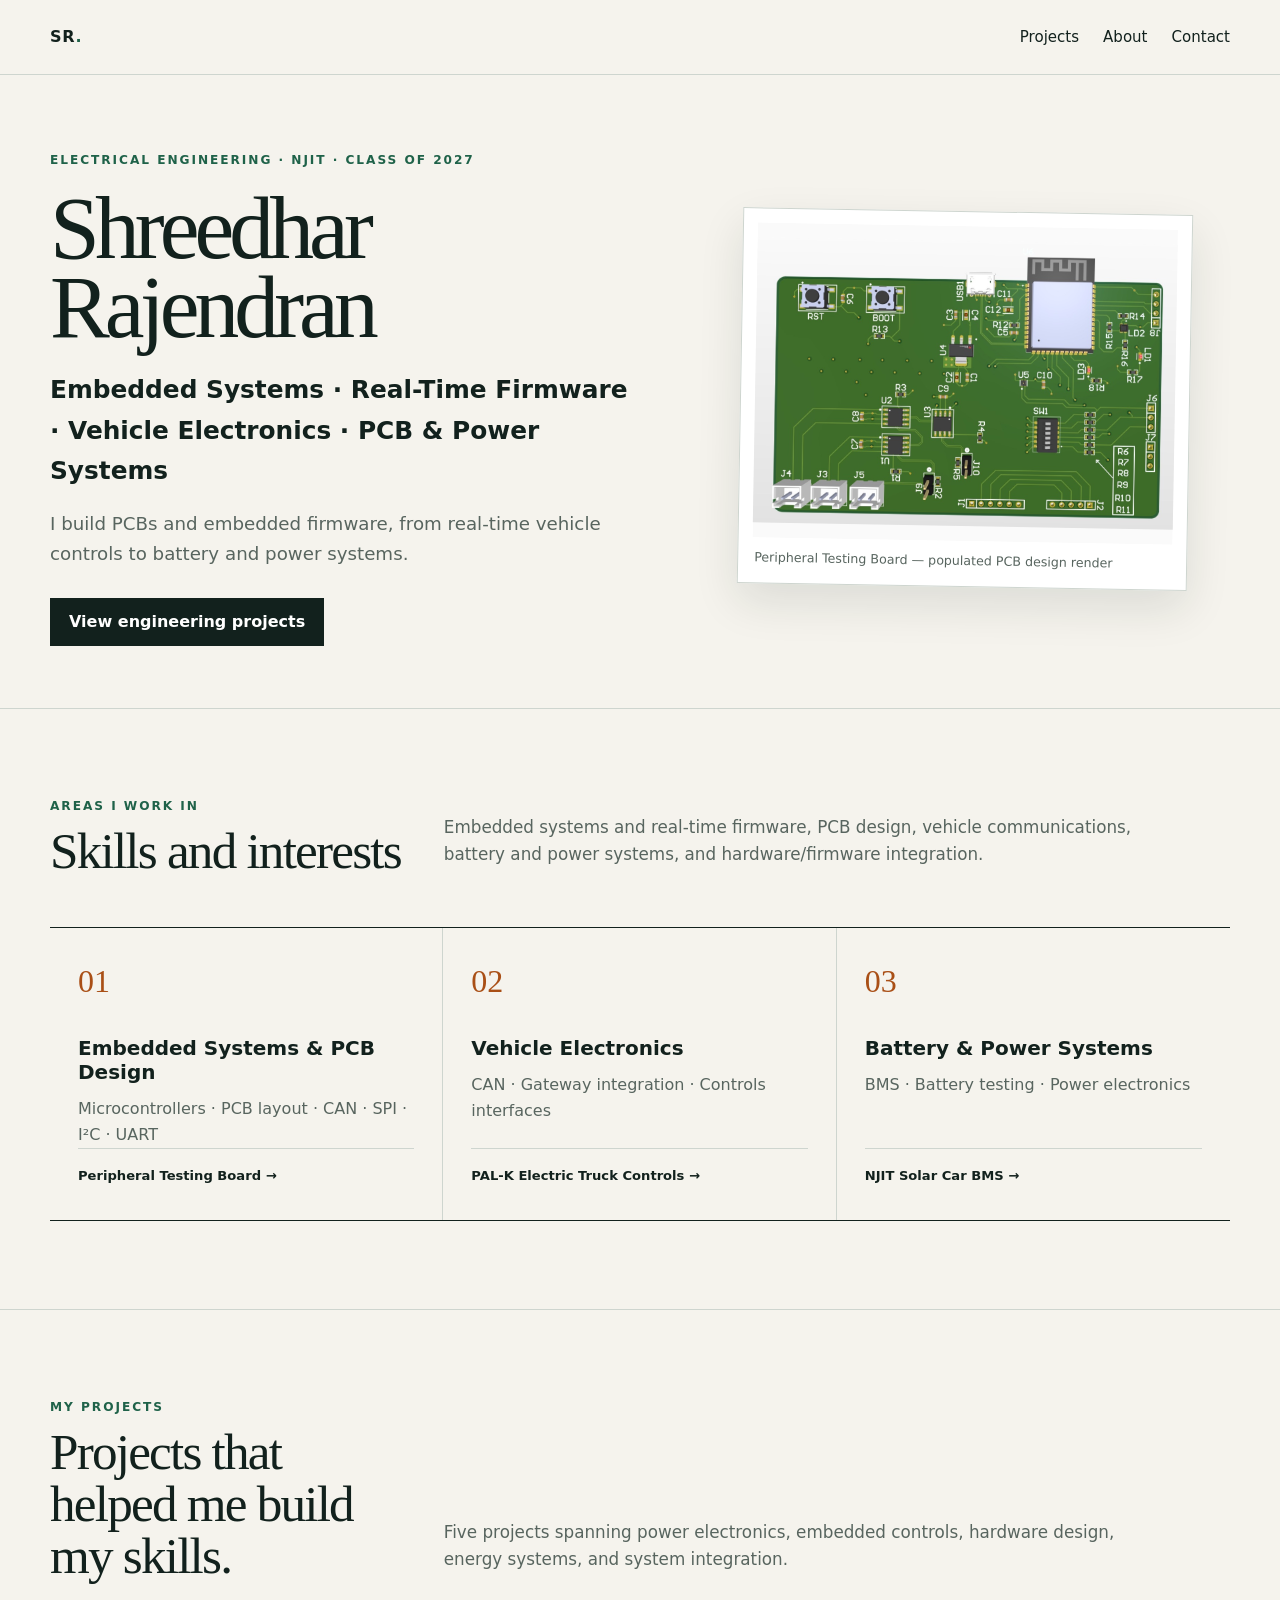
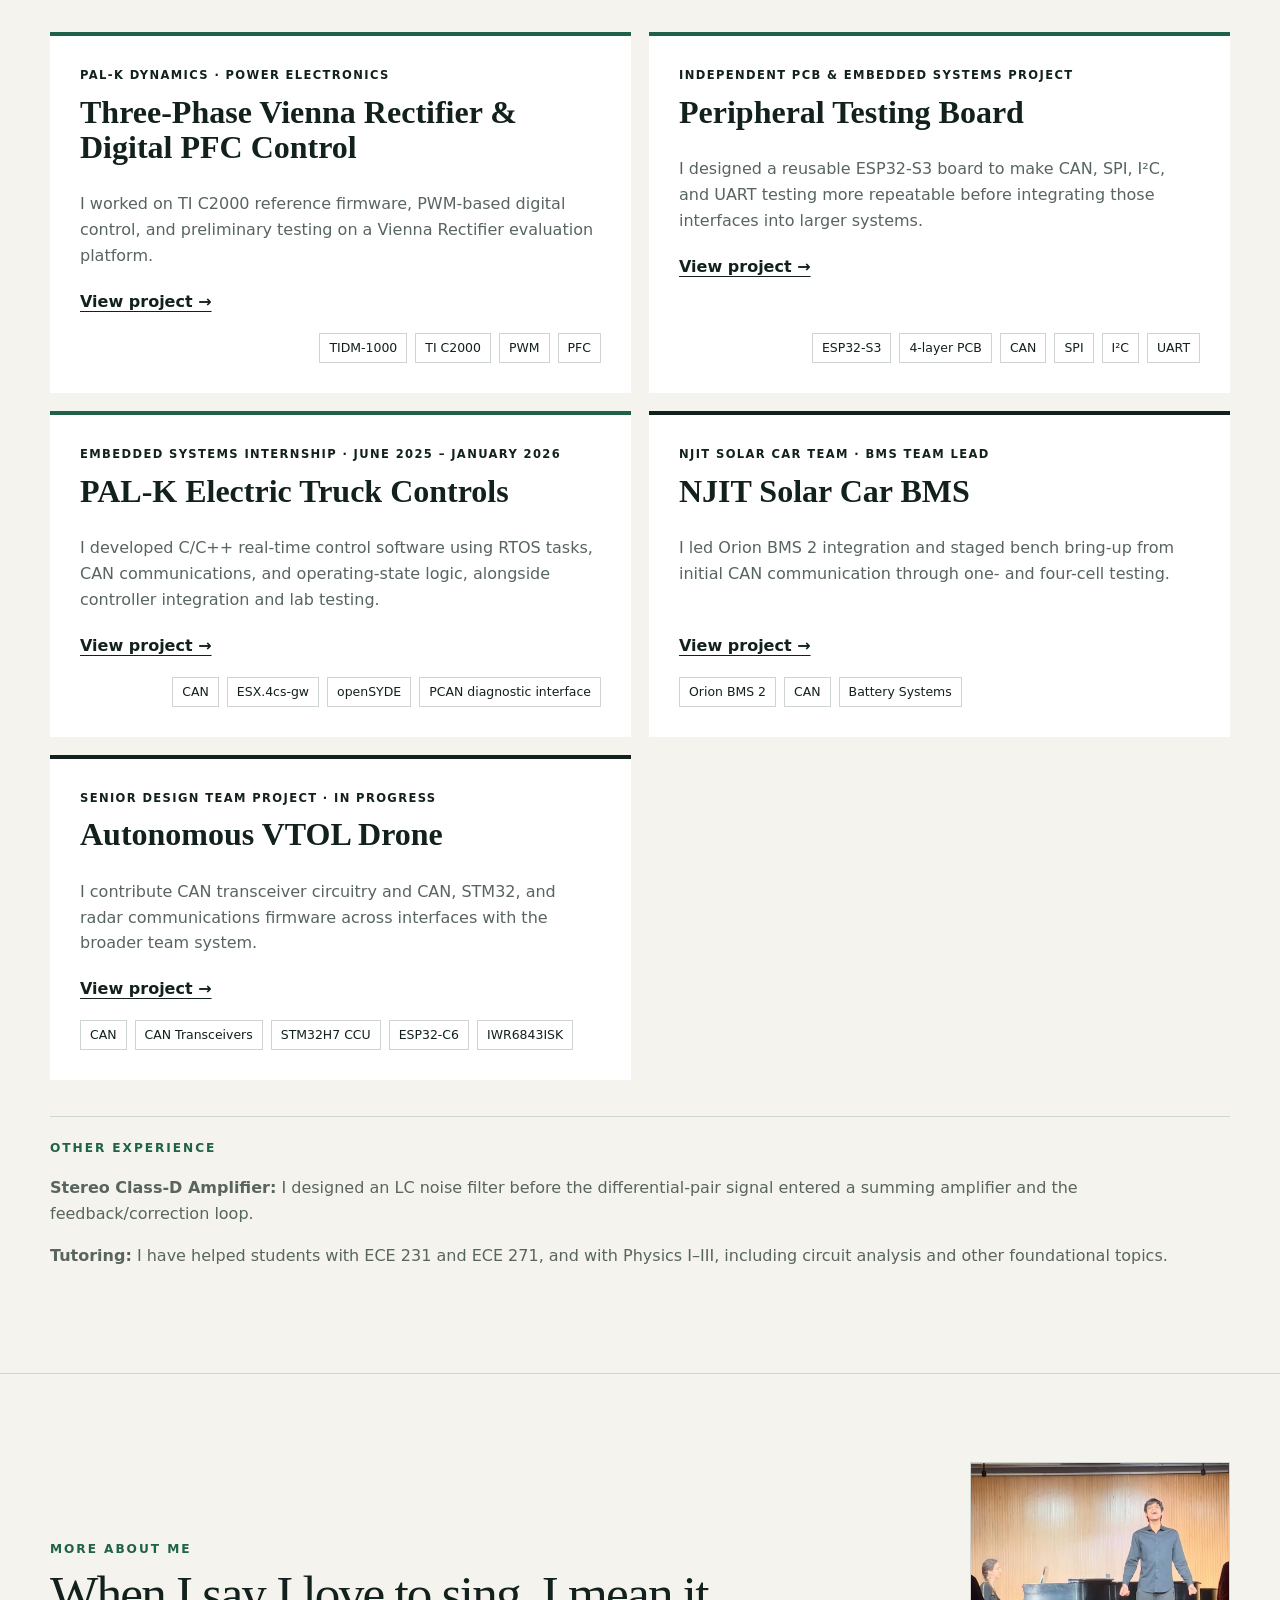
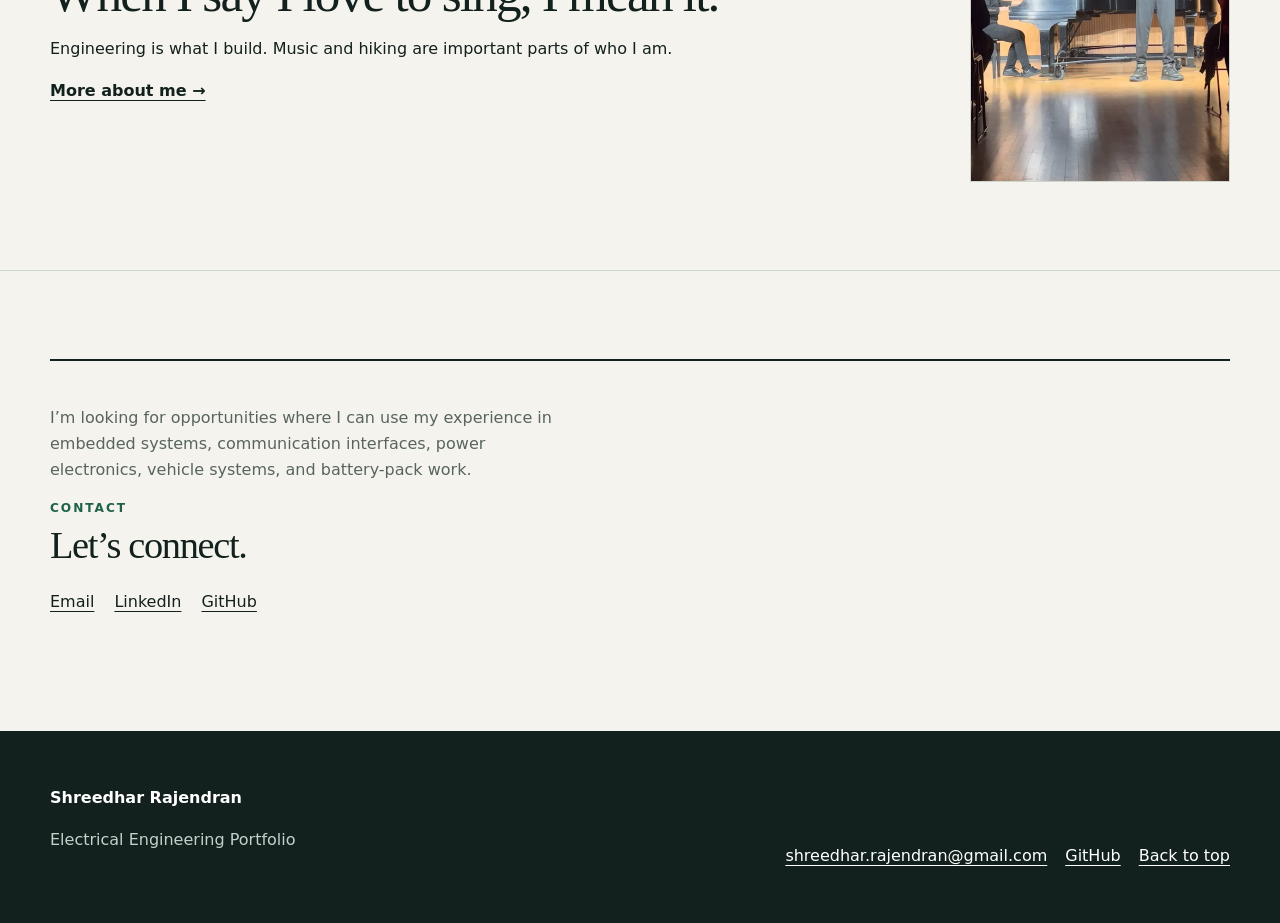
==== commit 000f6776: "Apply portfolio v0.7.1 Drone controller correction" ====
--- a/index.html
+++ b/index.html
@@ -1 +1 @@
-<!doctype html><html lang="en"><head><meta charset="utf-8"><meta name="viewport" content="width=device-width,initial-scale=1"><title>Shreedhar Rajendran | Electrical Engineering</title><meta name="description" content="Electrical engineering portfolio: embedded systems, PCB design, vehicle electronics, and battery and power systems."><link rel="icon" type="image/png" href="assets/icons/shreedhar-favicon.png"><link rel="icon" href="favicon.ico" sizes="any"><link rel="stylesheet" href="assets/css/site.css"></head><body id="top"><a class="skip" href="#main">Skip to content</a><header class="site-header"><div class="wrap nav"><a class="brand" href="index.html" aria-label="Shreedhar Rajendran home">SR<span>.</span></a><button class="menu-button" aria-expanded="false" aria-controls="nav-links">Menu</button><nav id="nav-links" class="nav-links" aria-label="Primary"><a href="#work">Projects</a><a href="#about">About</a><a href="#contact">Contact</a></nav></div></header><main id="main"><section class="hero"><div class="wrap hero-grid"><div><div class="eyebrow">Electrical Engineering · NJIT · Class of 2027</div><h1>Shreedhar<br>Rajendran</h1><p class="role">Embedded Systems · Real-Time Firmware · Vehicle Electronics · PCB &amp; Power Systems</p><p class="lede">I build PCBs and embedded firmware, from real-time vehicle controls to battery and power systems.</p><div class="actions"><a class="button primary" href="#work">View engineering projects</a></div></div><figure class="hero-visual"><img src="assets/images/peripheral-board-populated-1200.jpg" width="1200" height="814" alt="Populated PCB design render of the Peripheral Testing Board"><figcaption class="caption">Peripheral Testing Board — populated PCB design render</figcaption></figure></div></section><section class="section" aria-labelledby="areas-title"><div class="wrap"><div class="section-head"><div><div class="kicker">Areas I work in</div><h2 id="areas-title">Skills and interests</h2></div><p class="section-intro">Embedded systems and real-time firmware, PCB design, vehicle communications, battery and power systems, and hardware/firmware integration.</p></div><div class="domains"><article class="domain"><span class="num">01</span><h3>Embedded Systems &amp; PCB Design</h3><p>Microcontrollers · PCB layout · CAN · SPI · I²C · UART</p><p class="evidence-link"><a href="projects/peripheral-testing-board/index.html">Peripheral Testing Board →</a></p></article><article class="domain"><span class="num">02</span><h3>Vehicle Electronics</h3><p>CAN · Gateway integration · Controls interfaces</p><p class="evidence-link"><a href="projects/pal-k-electric-truck-controls/index.html">PAL-K Electric Truck Controls →</a></p></article><article class="domain"><span class="num">03</span><h3>Battery &amp; Power Systems</h3><p>BMS · Battery testing · Power electronics</p><p class="evidence-link"><a href="projects/njit-solar-car-bms/index.html">NJIT Solar Car BMS →</a></p></article></div></div></section><section class="section" id="work" aria-labelledby="work-title"><div class="wrap"><div class="section-head"><div><div class="kicker">My projects</div><h2 id="work-title">Projects that helped me build my skills.</h2></div><p class="section-intro">Five projects spanning power electronics, embedded controls, hardware design, energy systems, and system integration.</p></div><div class="projects"><article class="project anchor"><div class="label">PAL-K Dynamics · Power Electronics</div><h3>Three-Phase Vienna Rectifier &amp; Digital PFC Control</h3><p>I worked on TI C2000 reference firmware, PWM-based digital control, and preliminary testing on a Vienna Rectifier evaluation platform.</p><a class="project-link" href="projects/three-phase-vienna-rectifier/index.html">View project →</a><div class="tags"><span class="tag">TIDM-1000</span><span class="tag">TI C2000</span><span class="tag">PWM</span><span class="tag">PFC</span></div></article><article class="project anchor"><div class="label">Independent PCB &amp; Embedded Systems Project</div><h3>Peripheral Testing Board</h3><p>I designed a reusable ESP32-S3 board to make CAN, SPI, I²C, and UART testing more repeatable before integrating those interfaces into larger systems.</p><a class="project-link" href="projects/peripheral-testing-board/index.html">View project →</a><div class="tags"><span class="tag">ESP32-S3</span><span class="tag">4-layer PCB</span><span class="tag">CAN</span><span class="tag">SPI</span><span class="tag">I²C</span><span class="tag">UART</span></div></article><article class="project anchor"><div class="label">Embedded Systems Internship · June 2025 – January 2026</div><h3>PAL-K Electric Truck Controls</h3><p>I developed C/C++ real-time control software using RTOS tasks, CAN communications, and operating-state logic, alongside controller integration and lab testing.</p><a class="project-link" href="projects/pal-k-electric-truck-controls/index.html">View project →</a><div class="tags"><span class="tag">CAN</span><span class="tag">ESX.4cs-gw</span><span class="tag">openSYDE</span><span class="tag">PCAN diagnostic interface</span></div></article><article class="project"><div class="label">NJIT Solar Car Team · BMS Team Lead</div><h3>NJIT Solar Car BMS</h3><p>I led Orion BMS 2 integration and staged bench bring-up from initial CAN communication through one- and four-cell testing.</p><a class="project-link" href="projects/njit-solar-car-bms/index.html">View project →</a><div class="tags"><span class="tag">Orion BMS 2</span><span class="tag">CAN</span><span class="tag">Battery Systems</span></div></article><article class="project"><div class="label">Senior design team project · In progress</div><h3>Autonomous VTOL Drone</h3><p>I contribute CAN transceiver circuitry and CAN, STM32, and radar communications firmware across interfaces with the broader team system.</p><a class="project-link" href="projects/autonomous-vtol-drone/index.html">View project →</a><div class="tags"><span class="tag">CAN</span><span class="tag">CAN Transceivers</span><span class="tag">STM32F413</span><span class="tag">ESP32-C6</span><span class="tag">IWR6843ISK</span></div></article></div><div class="supporting"><div class="kicker">Other experience</div><p><strong>Stereo Class-D Amplifier:</strong> I designed an LC noise filter before the differential-pair signal entered a summing amplifier and the feedback/correction loop.</p><p><strong>Tutoring:</strong> I have helped students with ECE 231 and ECE 271, and with Physics I–III, including circuit analysis and other foundational topics.</p></div></div></section><section class="section" id="about" aria-labelledby="about-title"><div class="wrap more-about"><div><div class="kicker">More about me</div><h2 id="about-title">When I say I love to sing, I mean it.</h2><p>Engineering is what I build. Music and hiking are important parts of who I am.</p><a class="project-link" href="about-me/index.html">More about me →</a></div><img src="assets/images/about/performance-current.jpg" width="946" height="1200" alt="Shreedhar Rajendran singing onstage beside a pianist"></div></section><section class="section" id="contact" aria-labelledby="contact-title"><div class="wrap contact-simple"><p>I’m looking for opportunities where I can use my experience in embedded systems, communication interfaces, power electronics, vehicle systems, and battery-pack work.</p><div class="kicker">Contact</div><h2 id="contact-title">Let’s connect.</h2><div class="contact-links" aria-label="Contact links"><a href="mailto:shreedhar.rajendran@gmail.com">Email</a><a href="https://www.linkedin.com/in/shreedharrajendran/" target="_blank" rel="noopener noreferrer">LinkedIn</a><a href="https://github.com/rshreedhar" target="_blank" rel="noopener noreferrer">GitHub</a></div></div></section></main><footer class="footer"><div class="wrap footer-grid"><div><strong>Shreedhar Rajendran</strong><p>Electrical Engineering Portfolio</p></div><div class="footer-links"><a href="mailto:shreedhar.rajendran@gmail.com">shreedhar.rajendran@gmail.com</a><a href="https://github.com/rshreedhar" target="_blank" rel="noopener noreferrer">GitHub</a><a href="#top">Back to top</a></div></div></footer><script src="assets/js/site.js"></script></body></html>
+<!doctype html><html lang="en"><head><meta charset="utf-8"><meta name="viewport" content="width=device-width,initial-scale=1"><title>Shreedhar Rajendran | Electrical Engineering</title><meta name="description" content="Electrical engineering portfolio: embedded systems, PCB design, vehicle electronics, and battery and power systems."><link rel="icon" type="image/png" href="assets/icons/shreedhar-favicon.png"><link rel="icon" href="favicon.ico" sizes="any"><link rel="stylesheet" href="assets/css/site.css"></head><body id="top"><a class="skip" href="#main">Skip to content</a><header class="site-header"><div class="wrap nav"><a class="brand" href="index.html" aria-label="Shreedhar Rajendran home">SR<span>.</span></a><button class="menu-button" aria-expanded="false" aria-controls="nav-links">Menu</button><nav id="nav-links" class="nav-links" aria-label="Primary"><a href="#work">Projects</a><a href="#about">About</a><a href="#contact">Contact</a></nav></div></header><main id="main"><section class="hero"><div class="wrap hero-grid"><div><div class="eyebrow">Electrical Engineering · NJIT · Class of 2027</div><h1>Shreedhar<br>Rajendran</h1><p class="role">Embedded Systems · Real-Time Firmware · Vehicle Electronics · PCB &amp; Power Systems</p><p class="lede">I build PCBs and embedded firmware, from real-time vehicle controls to battery and power systems.</p><div class="actions"><a class="button primary" href="#work">View engineering projects</a></div></div><figure class="hero-visual"><img src="assets/images/peripheral-board-populated-1200.jpg" width="1200" height="814" alt="Populated PCB design render of the Peripheral Testing Board"><figcaption class="caption">Peripheral Testing Board — populated PCB design render</figcaption></figure></div></section><section class="section" aria-labelledby="areas-title"><div class="wrap"><div class="section-head"><div><div class="kicker">Areas I work in</div><h2 id="areas-title">Skills and interests</h2></div><p class="section-intro">Embedded systems and real-time firmware, PCB design, vehicle communications, battery and power systems, and hardware/firmware integration.</p></div><div class="domains"><article class="domain"><span class="num">01</span><h3>Embedded Systems &amp; PCB Design</h3><p>Microcontrollers · PCB layout · CAN · SPI · I²C · UART</p><p class="evidence-link"><a href="projects/peripheral-testing-board/index.html">Peripheral Testing Board →</a></p></article><article class="domain"><span class="num">02</span><h3>Vehicle Electronics</h3><p>CAN · Gateway integration · Controls interfaces</p><p class="evidence-link"><a href="projects/pal-k-electric-truck-controls/index.html">PAL-K Electric Truck Controls →</a></p></article><article class="domain"><span class="num">03</span><h3>Battery &amp; Power Systems</h3><p>BMS · Battery testing · Power electronics</p><p class="evidence-link"><a href="projects/njit-solar-car-bms/index.html">NJIT Solar Car BMS →</a></p></article></div></div></section><section class="section" id="work" aria-labelledby="work-title"><div class="wrap"><div class="section-head"><div><div class="kicker">My projects</div><h2 id="work-title">Projects that helped me build my skills.</h2></div><p class="section-intro">Five projects spanning power electronics, embedded controls, hardware design, energy systems, and system integration.</p></div><div class="projects"><article class="project anchor"><div class="label">PAL-K Dynamics · Power Electronics</div><h3>Three-Phase Vienna Rectifier &amp; Digital PFC Control</h3><p>I worked on TI C2000 reference firmware, PWM-based digital control, and preliminary testing on a Vienna Rectifier evaluation platform.</p><a class="project-link" href="projects/three-phase-vienna-rectifier/index.html">View project →</a><div class="tags"><span class="tag">TIDM-1000</span><span class="tag">TI C2000</span><span class="tag">PWM</span><span class="tag">PFC</span></div></article><article class="project anchor"><div class="label">Independent PCB &amp; Embedded Systems Project</div><h3>Peripheral Testing Board</h3><p>I designed a reusable ESP32-S3 board to make CAN, SPI, I²C, and UART testing more repeatable before integrating those interfaces into larger systems.</p><a class="project-link" href="projects/peripheral-testing-board/index.html">View project →</a><div class="tags"><span class="tag">ESP32-S3</span><span class="tag">4-layer PCB</span><span class="tag">CAN</span><span class="tag">SPI</span><span class="tag">I²C</span><span class="tag">UART</span></div></article><article class="project anchor"><div class="label">Embedded Systems Internship · June 2025 – January 2026</div><h3>PAL-K Electric Truck Controls</h3><p>I developed C/C++ real-time control software using RTOS tasks, CAN communications, and operating-state logic, alongside controller integration and lab testing.</p><a class="project-link" href="projects/pal-k-electric-truck-controls/index.html">View project →</a><div class="tags"><span class="tag">CAN</span><span class="tag">ESX.4cs-gw</span><span class="tag">openSYDE</span><span class="tag">PCAN diagnostic interface</span></div></article><article class="project"><div class="label">NJIT Solar Car Team · BMS Team Lead</div><h3>NJIT Solar Car BMS</h3><p>I led Orion BMS 2 integration and staged bench bring-up from initial CAN communication through one- and four-cell testing.</p><a class="project-link" href="projects/njit-solar-car-bms/index.html">View project →</a><div class="tags"><span class="tag">Orion BMS 2</span><span class="tag">CAN</span><span class="tag">Battery Systems</span></div></article><article class="project"><div class="label">Senior design team project · In progress</div><h3>Autonomous VTOL Drone</h3><p>I contribute CAN transceiver circuitry and CAN, STM32, and radar communications firmware across interfaces with the broader team system.</p><a class="project-link" href="projects/autonomous-vtol-drone/index.html">View project →</a><div class="tags"><span class="tag">CAN</span><span class="tag">CAN Transceivers</span><span class="tag">STM32H7 CCU</span><span class="tag">ESP32-C6</span><span class="tag">IWR6843ISK</span></div></article></div><div class="supporting"><div class="kicker">Other experience</div><p><strong>Stereo Class-D Amplifier:</strong> I designed an LC noise filter before the differential-pair signal entered a summing amplifier and the feedback/correction loop.</p><p><strong>Tutoring:</strong> I have helped students with ECE 231 and ECE 271, and with Physics I–III, including circuit analysis and other foundational topics.</p></div></div></section><section class="section" id="about" aria-labelledby="about-title"><div class="wrap more-about"><div><div class="kicker">More about me</div><h2 id="about-title">When I say I love to sing, I mean it.</h2><p>Engineering is what I build. Music and hiking are important parts of who I am.</p><a class="project-link" href="about-me/index.html">More about me →</a></div><img src="assets/images/about/performance-current.jpg" width="946" height="1200" alt="Shreedhar Rajendran singing onstage beside a pianist"></div></section><section class="section" id="contact" aria-labelledby="contact-title"><div class="wrap contact-simple"><p>I’m looking for opportunities where I can use my experience in embedded systems, communication interfaces, power electronics, vehicle systems, and battery-pack work.</p><div class="kicker">Contact</div><h2 id="contact-title">Let’s connect.</h2><div class="contact-links" aria-label="Contact links"><a href="mailto:shreedhar.rajendran@gmail.com">Email</a><a href="https://www.linkedin.com/in/shreedharrajendran/" target="_blank" rel="noopener noreferrer">LinkedIn</a><a href="https://github.com/rshreedhar" target="_blank" rel="noopener noreferrer">GitHub</a></div></div></section></main><footer class="footer"><div class="wrap footer-grid"><div><strong>Shreedhar Rajendran</strong><p>Electrical Engineering Portfolio</p></div><div class="footer-links"><a href="mailto:shreedhar.rajendran@gmail.com">shreedhar.rajendran@gmail.com</a><a href="https://github.com/rshreedhar" target="_blank" rel="noopener noreferrer">GitHub</a><a href="#top">Back to top</a></div></div></footer><script src="assets/js/site.js"></script></body></html>
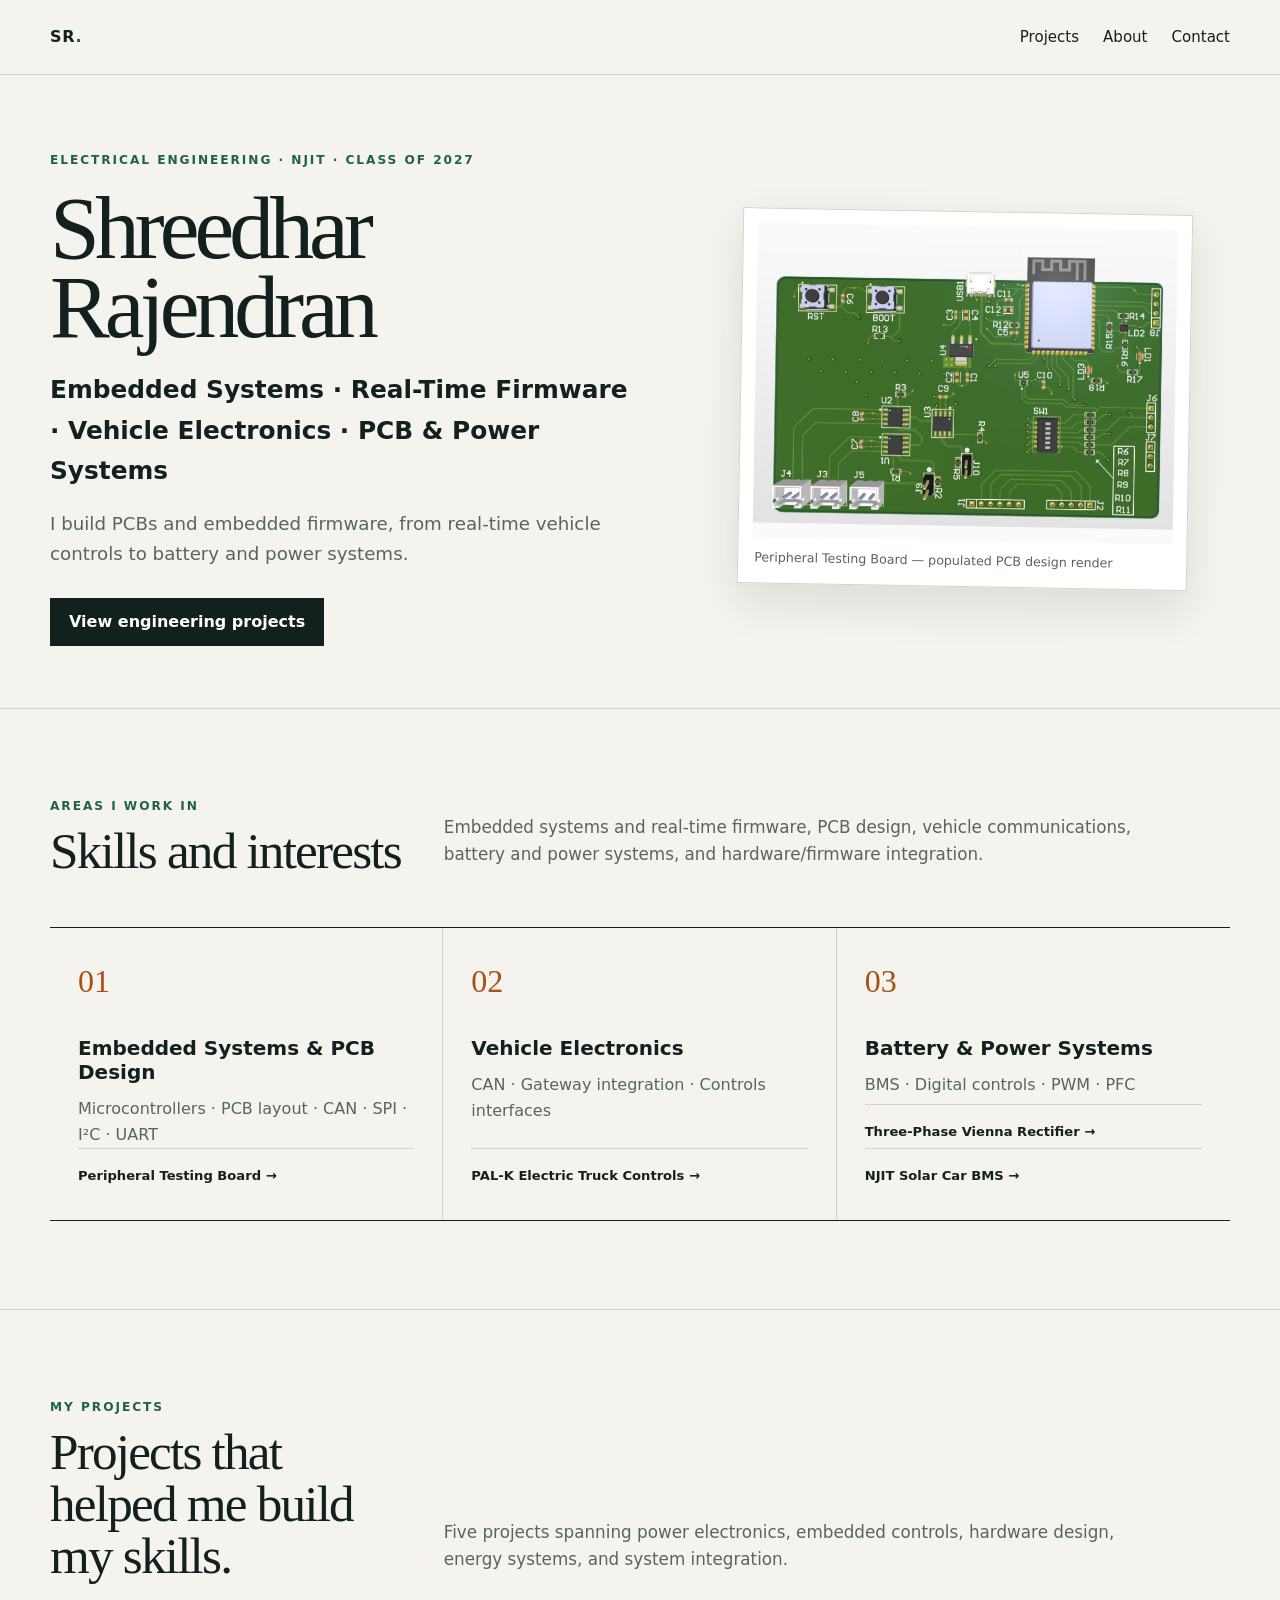
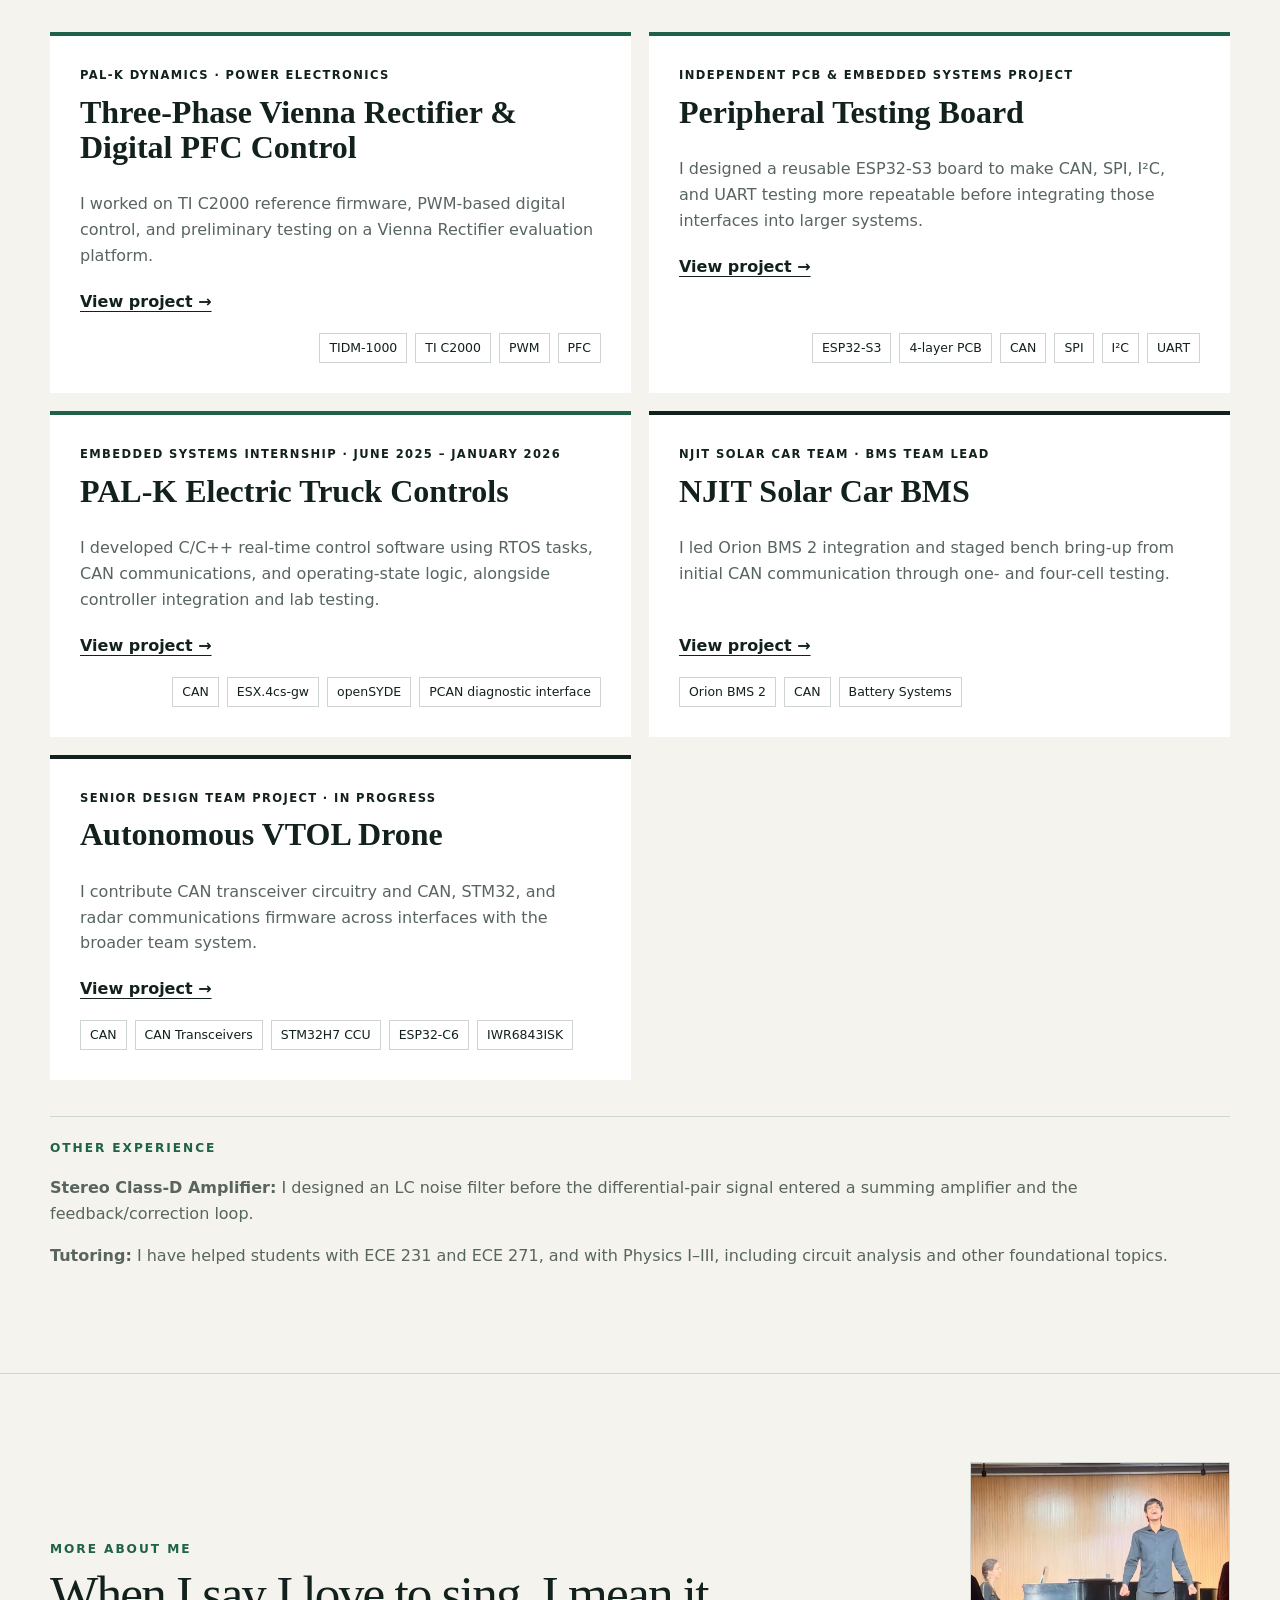
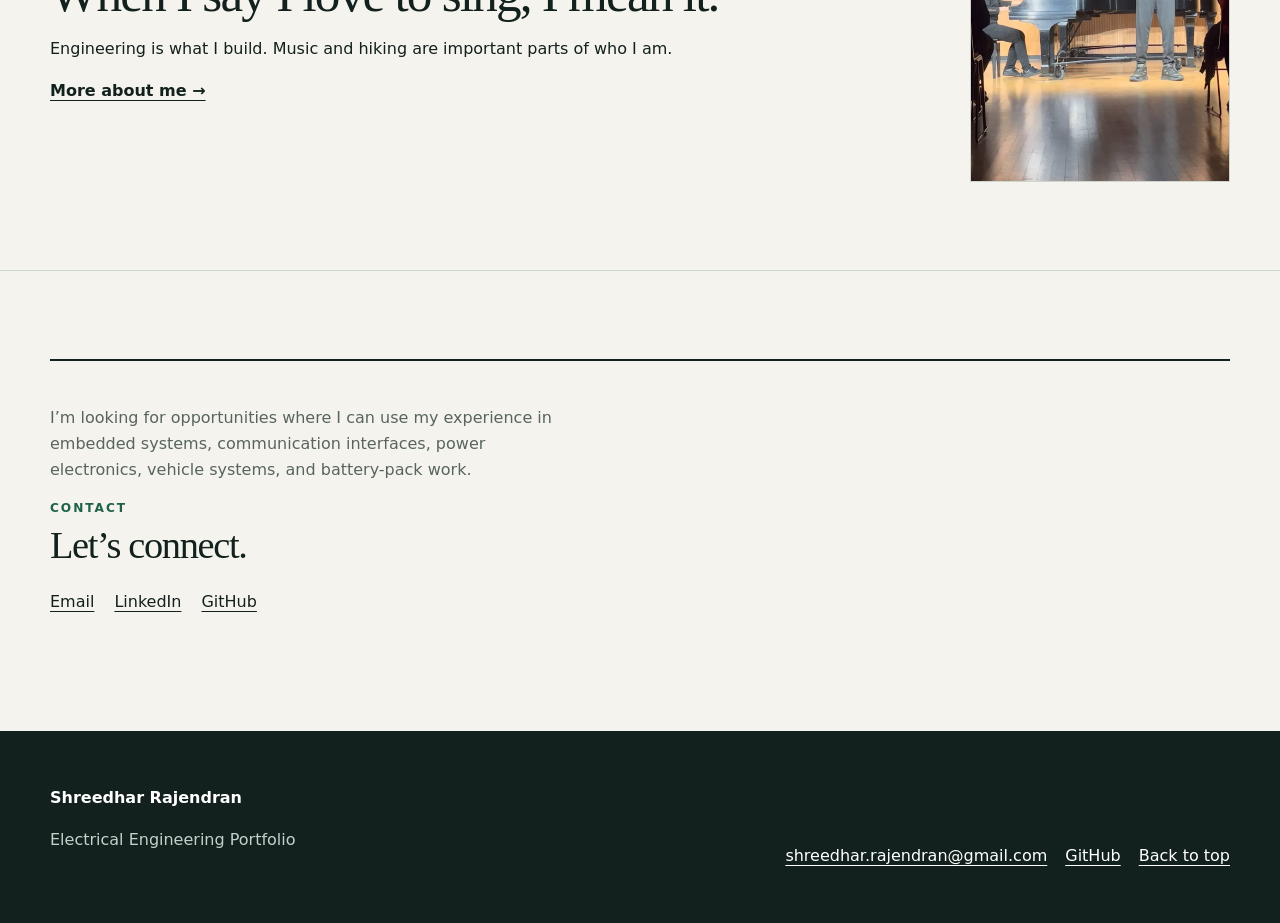
==== commit aa319d3d: "Enhance homepage battery and power skills links" ====
--- a/index.html
+++ b/index.html
@@ -1 +1 @@
-<!doctype html><html lang="en"><head><meta charset="utf-8"><meta name="viewport" content="width=device-width,initial-scale=1"><title>Shreedhar Rajendran | Electrical Engineering</title><meta name="description" content="Electrical engineering portfolio: embedded systems, PCB design, vehicle electronics, and battery and power systems."><link rel="icon" type="image/png" href="assets/icons/shreedhar-favicon.png"><link rel="icon" href="favicon.ico" sizes="any"><link rel="stylesheet" href="assets/css/site.css"></head><body id="top"><a class="skip" href="#main">Skip to content</a><header class="site-header"><div class="wrap nav"><a class="brand" href="index.html" aria-label="Shreedhar Rajendran home">SR<span>.</span></a><button class="menu-button" aria-expanded="false" aria-controls="nav-links">Menu</button><nav id="nav-links" class="nav-links" aria-label="Primary"><a href="#work">Projects</a><a href="#about">About</a><a href="#contact">Contact</a></nav></div></header><main id="main"><section class="hero"><div class="wrap hero-grid"><div><div class="eyebrow">Electrical Engineering · NJIT · Class of 2027</div><h1>Shreedhar<br>Rajendran</h1><p class="role">Embedded Systems · Real-Time Firmware · Vehicle Electronics · PCB &amp; Power Systems</p><p class="lede">I build PCBs and embedded firmware, from real-time vehicle controls to battery and power systems.</p><div class="actions"><a class="button primary" href="#work">View engineering projects</a></div></div><figure class="hero-visual"><img src="assets/images/peripheral-board-populated-1200.jpg" width="1200" height="814" alt="Populated PCB design render of the Peripheral Testing Board"><figcaption class="caption">Peripheral Testing Board — populated PCB design render</figcaption></figure></div></section><section class="section" aria-labelledby="areas-title"><div class="wrap"><div class="section-head"><div><div class="kicker">Areas I work in</div><h2 id="areas-title">Skills and interests</h2></div><p class="section-intro">Embedded systems and real-time firmware, PCB design, vehicle communications, battery and power systems, and hardware/firmware integration.</p></div><div class="domains"><article class="domain"><span class="num">01</span><h3>Embedded Systems &amp; PCB Design</h3><p>Microcontrollers · PCB layout · CAN · SPI · I²C · UART</p><p class="evidence-link"><a href="projects/peripheral-testing-board/index.html">Peripheral Testing Board →</a></p></article><article class="domain"><span class="num">02</span><h3>Vehicle Electronics</h3><p>CAN · Gateway integration · Controls interfaces</p><p class="evidence-link"><a href="projects/pal-k-electric-truck-controls/index.html">PAL-K Electric Truck Controls →</a></p></article><article class="domain"><span class="num">03</span><h3>Battery &amp; Power Systems</h3><p>BMS · Battery testing · Power electronics</p><p class="evidence-link"><a href="projects/njit-solar-car-bms/index.html">NJIT Solar Car BMS →</a></p></article></div></div></section><section class="section" id="work" aria-labelledby="work-title"><div class="wrap"><div class="section-head"><div><div class="kicker">My projects</div><h2 id="work-title">Projects that helped me build my skills.</h2></div><p class="section-intro">Five projects spanning power electronics, embedded controls, hardware design, energy systems, and system integration.</p></div><div class="projects"><article class="project anchor"><div class="label">PAL-K Dynamics · Power Electronics</div><h3>Three-Phase Vienna Rectifier &amp; Digital PFC Control</h3><p>I worked on TI C2000 reference firmware, PWM-based digital control, and preliminary testing on a Vienna Rectifier evaluation platform.</p><a class="project-link" href="projects/three-phase-vienna-rectifier/index.html">View project →</a><div class="tags"><span class="tag">TIDM-1000</span><span class="tag">TI C2000</span><span class="tag">PWM</span><span class="tag">PFC</span></div></article><article class="project anchor"><div class="label">Independent PCB &amp; Embedded Systems Project</div><h3>Peripheral Testing Board</h3><p>I designed a reusable ESP32-S3 board to make CAN, SPI, I²C, and UART testing more repeatable before integrating those interfaces into larger systems.</p><a class="project-link" href="projects/peripheral-testing-board/index.html">View project →</a><div class="tags"><span class="tag">ESP32-S3</span><span class="tag">4-layer PCB</span><span class="tag">CAN</span><span class="tag">SPI</span><span class="tag">I²C</span><span class="tag">UART</span></div></article><article class="project anchor"><div class="label">Embedded Systems Internship · June 2025 – January 2026</div><h3>PAL-K Electric Truck Controls</h3><p>I developed C/C++ real-time control software using RTOS tasks, CAN communications, and operating-state logic, alongside controller integration and lab testing.</p><a class="project-link" href="projects/pal-k-electric-truck-controls/index.html">View project →</a><div class="tags"><span class="tag">CAN</span><span class="tag">ESX.4cs-gw</span><span class="tag">openSYDE</span><span class="tag">PCAN diagnostic interface</span></div></article><article class="project"><div class="label">NJIT Solar Car Team · BMS Team Lead</div><h3>NJIT Solar Car BMS</h3><p>I led Orion BMS 2 integration and staged bench bring-up from initial CAN communication through one- and four-cell testing.</p><a class="project-link" href="projects/njit-solar-car-bms/index.html">View project →</a><div class="tags"><span class="tag">Orion BMS 2</span><span class="tag">CAN</span><span class="tag">Battery Systems</span></div></article><article class="project"><div class="label">Senior design team project · In progress</div><h3>Autonomous VTOL Drone</h3><p>I contribute CAN transceiver circuitry and CAN, STM32, and radar communications firmware across interfaces with the broader team system.</p><a class="project-link" href="projects/autonomous-vtol-drone/index.html">View project →</a><div class="tags"><span class="tag">CAN</span><span class="tag">CAN Transceivers</span><span class="tag">STM32H7 CCU</span><span class="tag">ESP32-C6</span><span class="tag">IWR6843ISK</span></div></article></div><div class="supporting"><div class="kicker">Other experience</div><p><strong>Stereo Class-D Amplifier:</strong> I designed an LC noise filter before the differential-pair signal entered a summing amplifier and the feedback/correction loop.</p><p><strong>Tutoring:</strong> I have helped students with ECE 231 and ECE 271, and with Physics I–III, including circuit analysis and other foundational topics.</p></div></div></section><section class="section" id="about" aria-labelledby="about-title"><div class="wrap more-about"><div><div class="kicker">More about me</div><h2 id="about-title">When I say I love to sing, I mean it.</h2><p>Engineering is what I build. Music and hiking are important parts of who I am.</p><a class="project-link" href="about-me/index.html">More about me →</a></div><img src="assets/images/about/performance-current.jpg" width="946" height="1200" alt="Shreedhar Rajendran singing onstage beside a pianist"></div></section><section class="section" id="contact" aria-labelledby="contact-title"><div class="wrap contact-simple"><p>I’m looking for opportunities where I can use my experience in embedded systems, communication interfaces, power electronics, vehicle systems, and battery-pack work.</p><div class="kicker">Contact</div><h2 id="contact-title">Let’s connect.</h2><div class="contact-links" aria-label="Contact links"><a href="mailto:shreedhar.rajendran@gmail.com">Email</a><a href="https://www.linkedin.com/in/shreedharrajendran/" target="_blank" rel="noopener noreferrer">LinkedIn</a><a href="https://github.com/rshreedhar" target="_blank" rel="noopener noreferrer">GitHub</a></div></div></section></main><footer class="footer"><div class="wrap footer-grid"><div><strong>Shreedhar Rajendran</strong><p>Electrical Engineering Portfolio</p></div><div class="footer-links"><a href="mailto:shreedhar.rajendran@gmail.com">shreedhar.rajendran@gmail.com</a><a href="https://github.com/rshreedhar" target="_blank" rel="noopener noreferrer">GitHub</a><a href="#top">Back to top</a></div></div></footer><script src="assets/js/site.js"></script></body></html>
+<!doctype html><html lang="en"><head><meta charset="utf-8"><meta name="viewport" content="width=device-width,initial-scale=1"><title>Shreedhar Rajendran | Electrical Engineering</title><meta name="description" content="Electrical engineering portfolio: embedded systems, PCB design, vehicle electronics, and battery and power systems."><link rel="icon" type="image/png" href="assets/icons/shreedhar-favicon.png"><link rel="icon" href="favicon.ico" sizes="any"><link rel="stylesheet" href="assets/css/site.css"></head><body id="top"><a class="skip" href="#main">Skip to content</a><header class="site-header"><div class="wrap nav"><a class="brand" href="index.html" aria-label="Shreedhar Rajendran home">SR<span>.</span></a><button class="menu-button" aria-expanded="false" aria-controls="nav-links">Menu</button><nav id="nav-links" class="nav-links" aria-label="Primary"><a href="#work">Projects</a><a href="#about">About</a><a href="#contact">Contact</a></nav></div></header><main id="main"><section class="hero"><div class="wrap hero-grid"><div><div class="eyebrow">Electrical Engineering · NJIT · Class of 2027</div><h1>Shreedhar<br>Rajendran</h1><p class="role">Embedded Systems · Real-Time Firmware · Vehicle Electronics · PCB &amp; Power Systems</p><p class="lede">I build PCBs and embedded firmware, from real-time vehicle controls to battery and power systems.</p><div class="actions"><a class="button primary" href="#work">View engineering projects</a></div></div><figure class="hero-visual"><img src="assets/images/peripheral-board-populated-1200.jpg" width="1200" height="814" alt="Populated PCB design render of the Peripheral Testing Board"><figcaption class="caption">Peripheral Testing Board — populated PCB design render</figcaption></figure></div></section><section class="section" aria-labelledby="areas-title"><div class="wrap"><div class="section-head"><div><div class="kicker">Areas I work in</div><h2 id="areas-title">Skills and interests</h2></div><p class="section-intro">Embedded systems and real-time firmware, PCB design, vehicle communications, battery and power systems, and hardware/firmware integration.</p></div><div class="domains"><article class="domain"><span class="num">01</span><h3>Embedded Systems &amp; PCB Design</h3><p>Microcontrollers · PCB layout · CAN · SPI · I²C · UART</p><p class="evidence-link"><a href="projects/peripheral-testing-board/index.html">Peripheral Testing Board →</a></p></article><article class="domain"><span class="num">02</span><h3>Vehicle Electronics</h3><p>CAN · Gateway integration · Controls interfaces</p><p class="evidence-link"><a href="projects/pal-k-electric-truck-controls/index.html">PAL-K Electric Truck Controls →</a></p></article><article class="domain"><span class="num">03</span><h3>Battery &amp; Power Systems</h3><p>BMS · Digital controls · PWM · PFC</p><p class="evidence-link"><a href="projects/three-phase-vienna-rectifier/index.html">Three-Phase Vienna Rectifier →</a></p><p class="evidence-link"><a href="projects/njit-solar-car-bms/index.html">NJIT Solar Car BMS →</a></p></article></div></div></section><section class="section" id="work" aria-labelledby="work-title"><div class="wrap"><div class="section-head"><div><div class="kicker">My projects</div><h2 id="work-title">Projects that helped me build my skills.</h2></div><p class="section-intro">Five projects spanning power electronics, embedded controls, hardware design, energy systems, and system integration.</p></div><div class="projects"><article class="project anchor"><div class="label">PAL-K Dynamics · Power Electronics</div><h3>Three-Phase Vienna Rectifier &amp; Digital PFC Control</h3><p>I worked on TI C2000 reference firmware, PWM-based digital control, and preliminary testing on a Vienna Rectifier evaluation platform.</p><a class="project-link" href="projects/three-phase-vienna-rectifier/index.html">View project →</a><div class="tags"><span class="tag">TIDM-1000</span><span class="tag">TI C2000</span><span class="tag">PWM</span><span class="tag">PFC</span></div></article><article class="project anchor"><div class="label">Independent PCB &amp; Embedded Systems Project</div><h3>Peripheral Testing Board</h3><p>I designed a reusable ESP32-S3 board to make CAN, SPI, I²C, and UART testing more repeatable before integrating those interfaces into larger systems.</p><a class="project-link" href="projects/peripheral-testing-board/index.html">View project →</a><div class="tags"><span class="tag">ESP32-S3</span><span class="tag">4-layer PCB</span><span class="tag">CAN</span><span class="tag">SPI</span><span class="tag">I²C</span><span class="tag">UART</span></div></article><article class="project anchor"><div class="label">Embedded Systems Internship · June 2025 – January 2026</div><h3>PAL-K Electric Truck Controls</h3><p>I developed C/C++ real-time control software using RTOS tasks, CAN communications, and operating-state logic, alongside controller integration and lab testing.</p><a class="project-link" href="projects/pal-k-electric-truck-controls/index.html">View project →</a><div class="tags"><span class="tag">CAN</span><span class="tag">ESX.4cs-gw</span><span class="tag">openSYDE</span><span class="tag">PCAN diagnostic interface</span></div></article><article class="project"><div class="label">NJIT Solar Car Team · BMS Team Lead</div><h3>NJIT Solar Car BMS</h3><p>I led Orion BMS 2 integration and staged bench bring-up from initial CAN communication through one- and four-cell testing.</p><a class="project-link" href="projects/njit-solar-car-bms/index.html">View project →</a><div class="tags"><span class="tag">Orion BMS 2</span><span class="tag">CAN</span><span class="tag">Battery Systems</span></div></article><article class="project"><div class="label">Senior design team project · In progress</div><h3>Autonomous VTOL Drone</h3><p>I contribute CAN transceiver circuitry and CAN, STM32, and radar communications firmware across interfaces with the broader team system.</p><a class="project-link" href="projects/autonomous-vtol-drone/index.html">View project →</a><div class="tags"><span class="tag">CAN</span><span class="tag">CAN Transceivers</span><span class="tag">STM32H7 CCU</span><span class="tag">ESP32-C6</span><span class="tag">IWR6843ISK</span></div></article></div><div class="supporting"><div class="kicker">Other experience</div><p><strong>Stereo Class-D Amplifier:</strong> I designed an LC noise filter before the differential-pair signal entered a summing amplifier and the feedback/correction loop.</p><p><strong>Tutoring:</strong> I have helped students with ECE 231 and ECE 271, and with Physics I–III, including circuit analysis and other foundational topics.</p></div></div></section><section class="section" id="about" aria-labelledby="about-title"><div class="wrap more-about"><div><div class="kicker">More about me</div><h2 id="about-title">When I say I love to sing, I mean it.</h2><p>Engineering is what I build. Music and hiking are important parts of who I am.</p><a class="project-link" href="about-me/index.html">More about me →</a></div><img src="assets/images/about/performance-current.jpg" width="946" height="1200" alt="Shreedhar Rajendran singing onstage beside a pianist"></div></section><section class="section" id="contact" aria-labelledby="contact-title"><div class="wrap contact-simple"><p>I’m looking for opportunities where I can use my experience in embedded systems, communication interfaces, power electronics, vehicle systems, and battery-pack work.</p><div class="kicker">Contact</div><h2 id="contact-title">Let’s connect.</h2><div class="contact-links" aria-label="Contact links"><a href="mailto:shreedhar.rajendran@gmail.com">Email</a><a href="https://www.linkedin.com/in/shreedharrajendran/" target="_blank" rel="noopener noreferrer">LinkedIn</a><a href="https://github.com/rshreedhar" target="_blank" rel="noopener noreferrer">GitHub</a></div></div></section></main><footer class="footer"><div class="wrap footer-grid"><div><strong>Shreedhar Rajendran</strong><p>Electrical Engineering Portfolio</p></div><div class="footer-links"><a href="mailto:shreedhar.rajendran@gmail.com">shreedhar.rajendran@gmail.com</a><a href="https://github.com/rshreedhar" target="_blank" rel="noopener noreferrer">GitHub</a><a href="#top">Back to top</a></div></div></footer><script src="assets/js/site.js"></script></body></html>
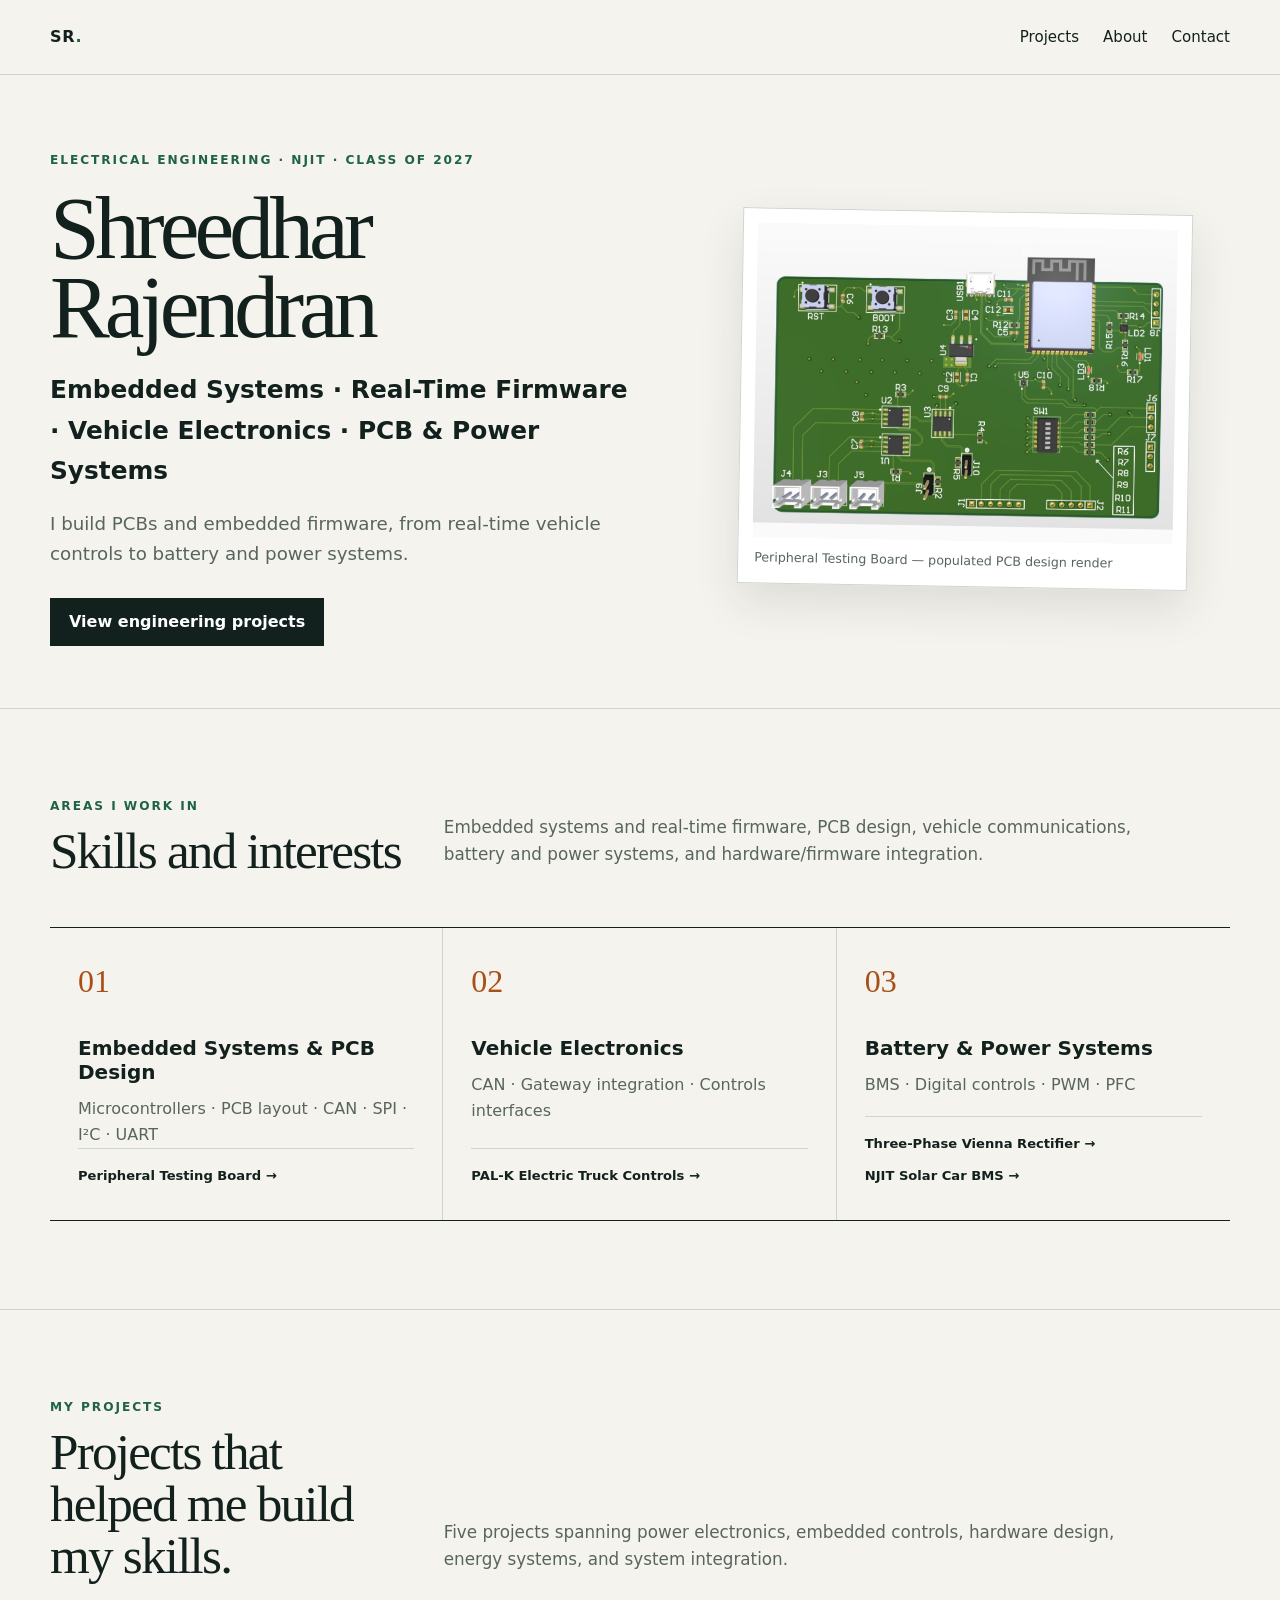
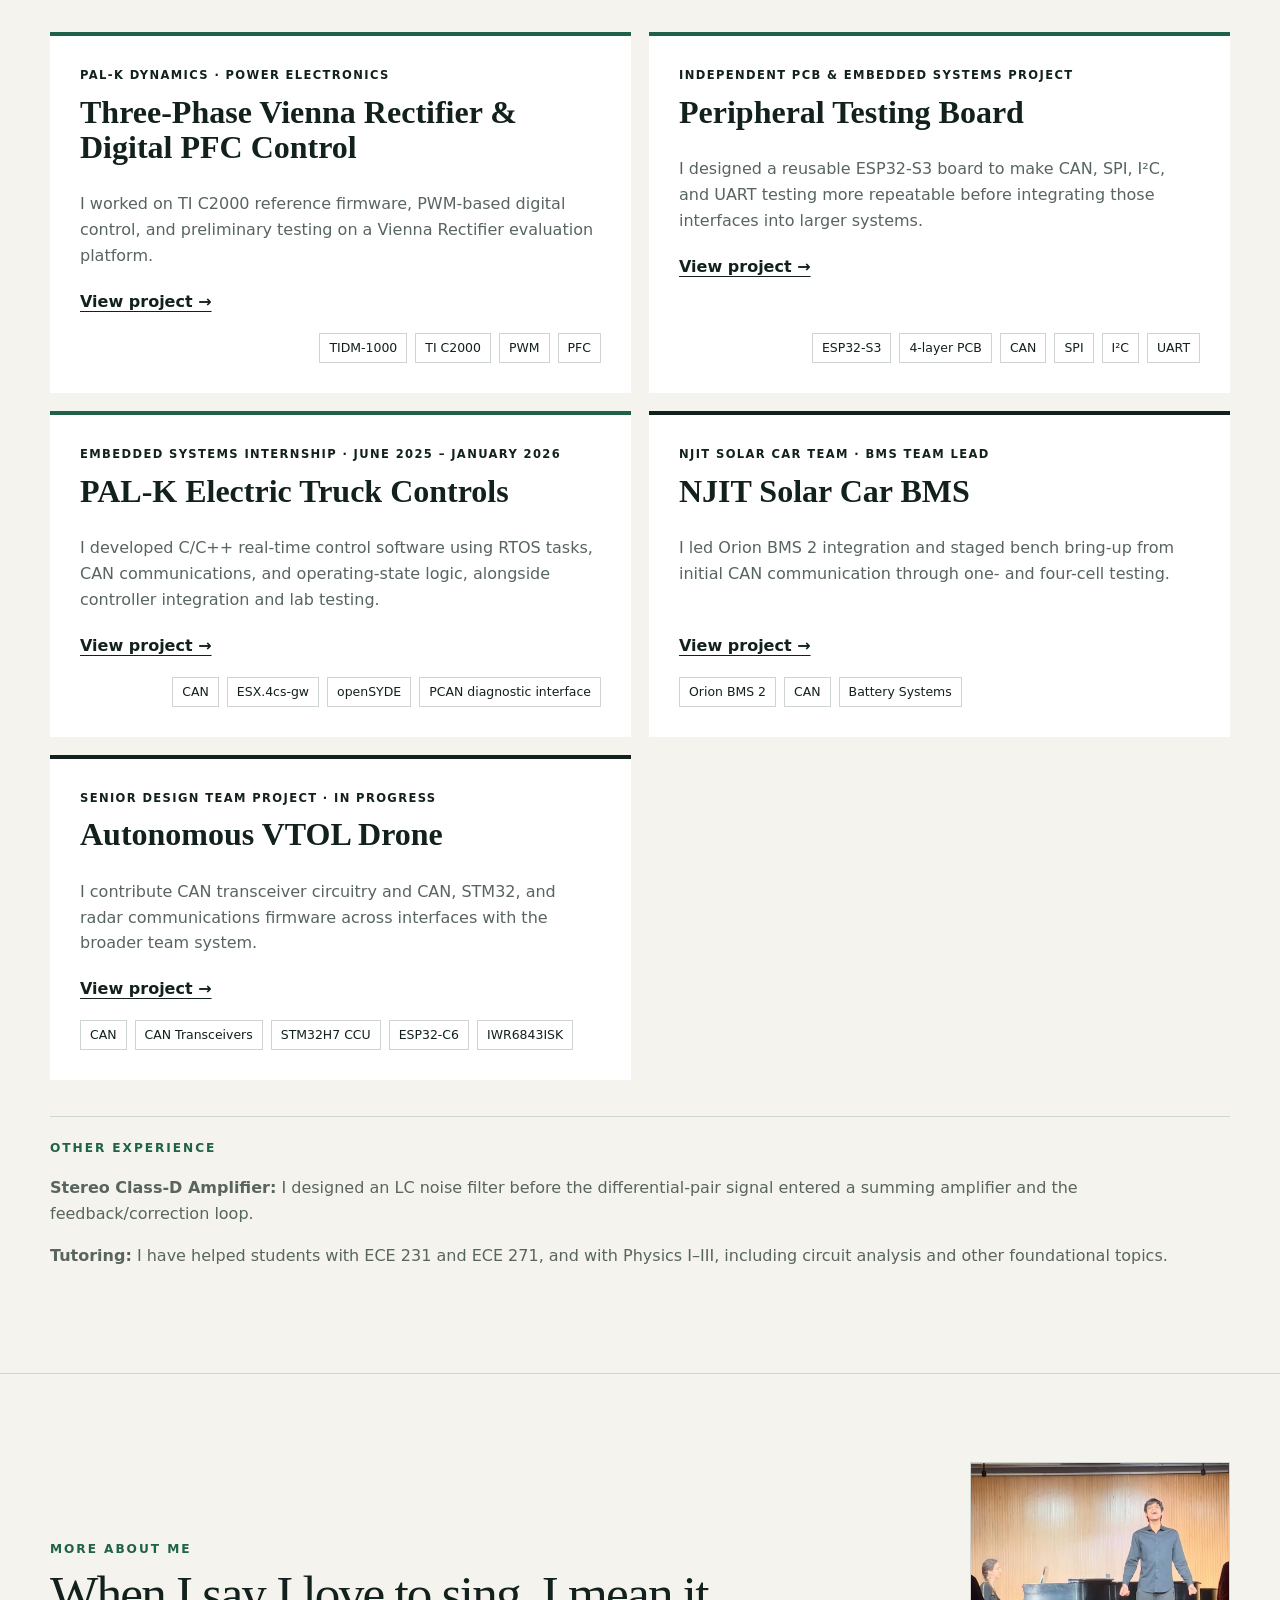
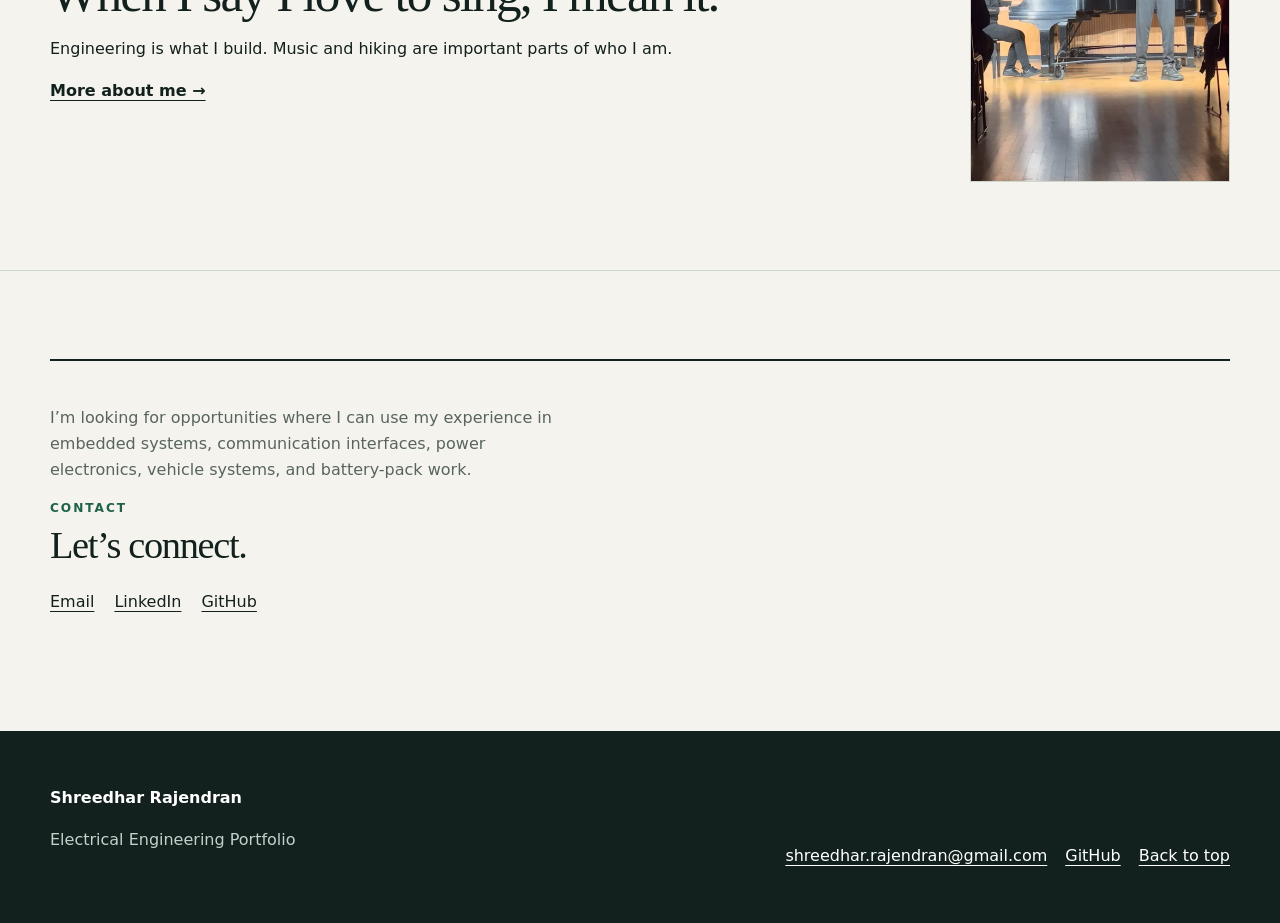
==== commit 2ef32f78: "Align homepage skills project links" ====
--- a/index.html
+++ b/index.html
@@ -1 +1 @@
-<!doctype html><html lang="en"><head><meta charset="utf-8"><meta name="viewport" content="width=device-width,initial-scale=1"><title>Shreedhar Rajendran | Electrical Engineering</title><meta name="description" content="Electrical engineering portfolio: embedded systems, PCB design, vehicle electronics, and battery and power systems."><link rel="icon" type="image/png" href="assets/icons/shreedhar-favicon.png"><link rel="icon" href="favicon.ico" sizes="any"><link rel="stylesheet" href="assets/css/site.css"></head><body id="top"><a class="skip" href="#main">Skip to content</a><header class="site-header"><div class="wrap nav"><a class="brand" href="index.html" aria-label="Shreedhar Rajendran home">SR<span>.</span></a><button class="menu-button" aria-expanded="false" aria-controls="nav-links">Menu</button><nav id="nav-links" class="nav-links" aria-label="Primary"><a href="#work">Projects</a><a href="#about">About</a><a href="#contact">Contact</a></nav></div></header><main id="main"><section class="hero"><div class="wrap hero-grid"><div><div class="eyebrow">Electrical Engineering · NJIT · Class of 2027</div><h1>Shreedhar<br>Rajendran</h1><p class="role">Embedded Systems · Real-Time Firmware · Vehicle Electronics · PCB &amp; Power Systems</p><p class="lede">I build PCBs and embedded firmware, from real-time vehicle controls to battery and power systems.</p><div class="actions"><a class="button primary" href="#work">View engineering projects</a></div></div><figure class="hero-visual"><img src="assets/images/peripheral-board-populated-1200.jpg" width="1200" height="814" alt="Populated PCB design render of the Peripheral Testing Board"><figcaption class="caption">Peripheral Testing Board — populated PCB design render</figcaption></figure></div></section><section class="section" aria-labelledby="areas-title"><div class="wrap"><div class="section-head"><div><div class="kicker">Areas I work in</div><h2 id="areas-title">Skills and interests</h2></div><p class="section-intro">Embedded systems and real-time firmware, PCB design, vehicle communications, battery and power systems, and hardware/firmware integration.</p></div><div class="domains"><article class="domain"><span class="num">01</span><h3>Embedded Systems &amp; PCB Design</h3><p>Microcontrollers · PCB layout · CAN · SPI · I²C · UART</p><p class="evidence-link"><a href="projects/peripheral-testing-board/index.html">Peripheral Testing Board →</a></p></article><article class="domain"><span class="num">02</span><h3>Vehicle Electronics</h3><p>CAN · Gateway integration · Controls interfaces</p><p class="evidence-link"><a href="projects/pal-k-electric-truck-controls/index.html">PAL-K Electric Truck Controls →</a></p></article><article class="domain"><span class="num">03</span><h3>Battery &amp; Power Systems</h3><p>BMS · Digital controls · PWM · PFC</p><p class="evidence-link"><a href="projects/three-phase-vienna-rectifier/index.html">Three-Phase Vienna Rectifier →</a></p><p class="evidence-link"><a href="projects/njit-solar-car-bms/index.html">NJIT Solar Car BMS →</a></p></article></div></div></section><section class="section" id="work" aria-labelledby="work-title"><div class="wrap"><div class="section-head"><div><div class="kicker">My projects</div><h2 id="work-title">Projects that helped me build my skills.</h2></div><p class="section-intro">Five projects spanning power electronics, embedded controls, hardware design, energy systems, and system integration.</p></div><div class="projects"><article class="project anchor"><div class="label">PAL-K Dynamics · Power Electronics</div><h3>Three-Phase Vienna Rectifier &amp; Digital PFC Control</h3><p>I worked on TI C2000 reference firmware, PWM-based digital control, and preliminary testing on a Vienna Rectifier evaluation platform.</p><a class="project-link" href="projects/three-phase-vienna-rectifier/index.html">View project →</a><div class="tags"><span class="tag">TIDM-1000</span><span class="tag">TI C2000</span><span class="tag">PWM</span><span class="tag">PFC</span></div></article><article class="project anchor"><div class="label">Independent PCB &amp; Embedded Systems Project</div><h3>Peripheral Testing Board</h3><p>I designed a reusable ESP32-S3 board to make CAN, SPI, I²C, and UART testing more repeatable before integrating those interfaces into larger systems.</p><a class="project-link" href="projects/peripheral-testing-board/index.html">View project →</a><div class="tags"><span class="tag">ESP32-S3</span><span class="tag">4-layer PCB</span><span class="tag">CAN</span><span class="tag">SPI</span><span class="tag">I²C</span><span class="tag">UART</span></div></article><article class="project anchor"><div class="label">Embedded Systems Internship · June 2025 – January 2026</div><h3>PAL-K Electric Truck Controls</h3><p>I developed C/C++ real-time control software using RTOS tasks, CAN communications, and operating-state logic, alongside controller integration and lab testing.</p><a class="project-link" href="projects/pal-k-electric-truck-controls/index.html">View project →</a><div class="tags"><span class="tag">CAN</span><span class="tag">ESX.4cs-gw</span><span class="tag">openSYDE</span><span class="tag">PCAN diagnostic interface</span></div></article><article class="project"><div class="label">NJIT Solar Car Team · BMS Team Lead</div><h3>NJIT Solar Car BMS</h3><p>I led Orion BMS 2 integration and staged bench bring-up from initial CAN communication through one- and four-cell testing.</p><a class="project-link" href="projects/njit-solar-car-bms/index.html">View project →</a><div class="tags"><span class="tag">Orion BMS 2</span><span class="tag">CAN</span><span class="tag">Battery Systems</span></div></article><article class="project"><div class="label">Senior design team project · In progress</div><h3>Autonomous VTOL Drone</h3><p>I contribute CAN transceiver circuitry and CAN, STM32, and radar communications firmware across interfaces with the broader team system.</p><a class="project-link" href="projects/autonomous-vtol-drone/index.html">View project →</a><div class="tags"><span class="tag">CAN</span><span class="tag">CAN Transceivers</span><span class="tag">STM32H7 CCU</span><span class="tag">ESP32-C6</span><span class="tag">IWR6843ISK</span></div></article></div><div class="supporting"><div class="kicker">Other experience</div><p><strong>Stereo Class-D Amplifier:</strong> I designed an LC noise filter before the differential-pair signal entered a summing amplifier and the feedback/correction loop.</p><p><strong>Tutoring:</strong> I have helped students with ECE 231 and ECE 271, and with Physics I–III, including circuit analysis and other foundational topics.</p></div></div></section><section class="section" id="about" aria-labelledby="about-title"><div class="wrap more-about"><div><div class="kicker">More about me</div><h2 id="about-title">When I say I love to sing, I mean it.</h2><p>Engineering is what I build. Music and hiking are important parts of who I am.</p><a class="project-link" href="about-me/index.html">More about me →</a></div><img src="assets/images/about/performance-current.jpg" width="946" height="1200" alt="Shreedhar Rajendran singing onstage beside a pianist"></div></section><section class="section" id="contact" aria-labelledby="contact-title"><div class="wrap contact-simple"><p>I’m looking for opportunities where I can use my experience in embedded systems, communication interfaces, power electronics, vehicle systems, and battery-pack work.</p><div class="kicker">Contact</div><h2 id="contact-title">Let’s connect.</h2><div class="contact-links" aria-label="Contact links"><a href="mailto:shreedhar.rajendran@gmail.com">Email</a><a href="https://www.linkedin.com/in/shreedharrajendran/" target="_blank" rel="noopener noreferrer">LinkedIn</a><a href="https://github.com/rshreedhar" target="_blank" rel="noopener noreferrer">GitHub</a></div></div></section></main><footer class="footer"><div class="wrap footer-grid"><div><strong>Shreedhar Rajendran</strong><p>Electrical Engineering Portfolio</p></div><div class="footer-links"><a href="mailto:shreedhar.rajendran@gmail.com">shreedhar.rajendran@gmail.com</a><a href="https://github.com/rshreedhar" target="_blank" rel="noopener noreferrer">GitHub</a><a href="#top">Back to top</a></div></div></footer><script src="assets/js/site.js"></script></body></html>
+<!doctype html><html lang="en"><head><meta charset="utf-8"><meta name="viewport" content="width=device-width,initial-scale=1"><title>Shreedhar Rajendran | Electrical Engineering</title><meta name="description" content="Electrical engineering portfolio: embedded systems, PCB design, vehicle electronics, and battery and power systems."><link rel="icon" type="image/png" href="assets/icons/shreedhar-favicon.png"><link rel="icon" href="favicon.ico" sizes="any"><link rel="stylesheet" href="assets/css/site.css"></head><body id="top"><a class="skip" href="#main">Skip to content</a><header class="site-header"><div class="wrap nav"><a class="brand" href="index.html" aria-label="Shreedhar Rajendran home">SR<span>.</span></a><button class="menu-button" aria-expanded="false" aria-controls="nav-links">Menu</button><nav id="nav-links" class="nav-links" aria-label="Primary"><a href="#work">Projects</a><a href="#about">About</a><a href="#contact">Contact</a></nav></div></header><main id="main"><section class="hero"><div class="wrap hero-grid"><div><div class="eyebrow">Electrical Engineering · NJIT · Class of 2027</div><h1>Shreedhar<br>Rajendran</h1><p class="role">Embedded Systems · Real-Time Firmware · Vehicle Electronics · PCB &amp; Power Systems</p><p class="lede">I build PCBs and embedded firmware, from real-time vehicle controls to battery and power systems.</p><div class="actions"><a class="button primary" href="#work">View engineering projects</a></div></div><figure class="hero-visual"><img src="assets/images/peripheral-board-populated-1200.jpg" width="1200" height="814" alt="Populated PCB design render of the Peripheral Testing Board"><figcaption class="caption">Peripheral Testing Board — populated PCB design render</figcaption></figure></div></section><section class="section" aria-labelledby="areas-title"><div class="wrap"><div class="section-head"><div><div class="kicker">Areas I work in</div><h2 id="areas-title">Skills and interests</h2></div><p class="section-intro">Embedded systems and real-time firmware, PCB design, vehicle communications, battery and power systems, and hardware/firmware integration.</p></div><div class="domains"><article class="domain"><span class="num">01</span><h3>Embedded Systems &amp; PCB Design</h3><p>Microcontrollers · PCB layout · CAN · SPI · I²C · UART</p><div class="evidence-links"><p class="evidence-link"><a href="projects/peripheral-testing-board/index.html">Peripheral Testing Board →</a></p></div></article><article class="domain"><span class="num">02</span><h3>Vehicle Electronics</h3><p>CAN · Gateway integration · Controls interfaces</p><div class="evidence-links"><p class="evidence-link"><a href="projects/pal-k-electric-truck-controls/index.html">PAL-K Electric Truck Controls →</a></p></div></article><article class="domain"><span class="num">03</span><h3>Battery &amp; Power Systems</h3><p>BMS · Digital controls · PWM · PFC</p><div class="evidence-links"><p class="evidence-link"><a href="projects/three-phase-vienna-rectifier/index.html">Three-Phase Vienna Rectifier →</a></p><p class="evidence-link"><a href="projects/njit-solar-car-bms/index.html">NJIT Solar Car BMS →</a></p></div></article></div></div></section><section class="section" id="work" aria-labelledby="work-title"><div class="wrap"><div class="section-head"><div><div class="kicker">My projects</div><h2 id="work-title">Projects that helped me build my skills.</h2></div><p class="section-intro">Five projects spanning power electronics, embedded controls, hardware design, energy systems, and system integration.</p></div><div class="projects"><article class="project anchor"><div class="label">PAL-K Dynamics · Power Electronics</div><h3>Three-Phase Vienna Rectifier &amp; Digital PFC Control</h3><p>I worked on TI C2000 reference firmware, PWM-based digital control, and preliminary testing on a Vienna Rectifier evaluation platform.</p><a class="project-link" href="projects/three-phase-vienna-rectifier/index.html">View project →</a><div class="tags"><span class="tag">TIDM-1000</span><span class="tag">TI C2000</span><span class="tag">PWM</span><span class="tag">PFC</span></div></article><article class="project anchor"><div class="label">Independent PCB &amp; Embedded Systems Project</div><h3>Peripheral Testing Board</h3><p>I designed a reusable ESP32-S3 board to make CAN, SPI, I²C, and UART testing more repeatable before integrating those interfaces into larger systems.</p><a class="project-link" href="projects/peripheral-testing-board/index.html">View project →</a><div class="tags"><span class="tag">ESP32-S3</span><span class="tag">4-layer PCB</span><span class="tag">CAN</span><span class="tag">SPI</span><span class="tag">I²C</span><span class="tag">UART</span></div></article><article class="project anchor"><div class="label">Embedded Systems Internship · June 2025 – January 2026</div><h3>PAL-K Electric Truck Controls</h3><p>I developed C/C++ real-time control software using RTOS tasks, CAN communications, and operating-state logic, alongside controller integration and lab testing.</p><a class="project-link" href="projects/pal-k-electric-truck-controls/index.html">View project →</a><div class="tags"><span class="tag">CAN</span><span class="tag">ESX.4cs-gw</span><span class="tag">openSYDE</span><span class="tag">PCAN diagnostic interface</span></div></article><article class="project"><div class="label">NJIT Solar Car Team · BMS Team Lead</div><h3>NJIT Solar Car BMS</h3><p>I led Orion BMS 2 integration and staged bench bring-up from initial CAN communication through one- and four-cell testing.</p><a class="project-link" href="projects/njit-solar-car-bms/index.html">View project →</a><div class="tags"><span class="tag">Orion BMS 2</span><span class="tag">CAN</span><span class="tag">Battery Systems</span></div></article><article class="project"><div class="label">Senior design team project · In progress</div><h3>Autonomous VTOL Drone</h3><p>I contribute CAN transceiver circuitry and CAN, STM32, and radar communications firmware across interfaces with the broader team system.</p><a class="project-link" href="projects/autonomous-vtol-drone/index.html">View project →</a><div class="tags"><span class="tag">CAN</span><span class="tag">CAN Transceivers</span><span class="tag">STM32H7 CCU</span><span class="tag">ESP32-C6</span><span class="tag">IWR6843ISK</span></div></article></div><div class="supporting"><div class="kicker">Other experience</div><p><strong>Stereo Class-D Amplifier:</strong> I designed an LC noise filter before the differential-pair signal entered a summing amplifier and the feedback/correction loop.</p><p><strong>Tutoring:</strong> I have helped students with ECE 231 and ECE 271, and with Physics I–III, including circuit analysis and other foundational topics.</p></div></div></section><section class="section" id="about" aria-labelledby="about-title"><div class="wrap more-about"><div><div class="kicker">More about me</div><h2 id="about-title">When I say I love to sing, I mean it.</h2><p>Engineering is what I build. Music and hiking are important parts of who I am.</p><a class="project-link" href="about-me/index.html">More about me →</a></div><img src="assets/images/about/performance-current.jpg" width="946" height="1200" alt="Shreedhar Rajendran singing onstage beside a pianist"></div></section><section class="section" id="contact" aria-labelledby="contact-title"><div class="wrap contact-simple"><p>I’m looking for opportunities where I can use my experience in embedded systems, communication interfaces, power electronics, vehicle systems, and battery-pack work.</p><div class="kicker">Contact</div><h2 id="contact-title">Let’s connect.</h2><div class="contact-links" aria-label="Contact links"><a href="mailto:shreedhar.rajendran@gmail.com">Email</a><a href="https://www.linkedin.com/in/shreedharrajendran/" target="_blank" rel="noopener noreferrer">LinkedIn</a><a href="https://github.com/rshreedhar" target="_blank" rel="noopener noreferrer">GitHub</a></div></div></section></main><footer class="footer"><div class="wrap footer-grid"><div><strong>Shreedhar Rajendran</strong><p>Electrical Engineering Portfolio</p></div><div class="footer-links"><a href="mailto:shreedhar.rajendran@gmail.com">shreedhar.rajendran@gmail.com</a><a href="https://github.com/rshreedhar" target="_blank" rel="noopener noreferrer">GitHub</a><a href="#top">Back to top</a></div></div></footer><script src="assets/js/site.js"></script></body></html>
--- a/assets/css/site.css
+++ b/assets/css/site.css
@@ -1,6 +1,6 @@
 :root{--ink:#12211d;--muted:#58655f;--paper:#f5f3ed;--white:#fff;--line:#ced5cf;--green:#1f6249;--green2:#dce9df;--amber:#a94f16;--navy:#132b36;--max:1180px;--radius:10px;--shadow:0 18px 45px rgba(18,33,29,.11)}
-*{box-sizing:border-box}html{scroll-behavior:smooth}body{margin:0;background:var(--paper);color:var(--ink);font-family:Inter,ui-sans-serif,system-ui,-apple-system,BlinkMacSystemFont,"Segoe UI",sans-serif;line-height:1.62}img{display:block;max-width:100%;height:auto}a{color:inherit;text-decoration-thickness:1px;text-underline-offset:.22em}.wrap{width:min(var(--max),calc(100% - 40px));margin-inline:auto}.skip{position:absolute;left:-9999px;top:8px;background:var(--ink);color:#fff;padding:10px 14px;z-index:20}.skip:focus{left:8px}.site-header{position:sticky;top:0;z-index:10;background:rgba(245,243,237,.94);border-bottom:1px solid var(--line);backdrop-filter:blur(12px)}.nav{min-height:74px;display:flex;align-items:center;justify-content:space-between;gap:24px}.brand{font-weight:800;letter-spacing:.04em;text-decoration:none}.brand span{color:var(--green)}.nav-links{display:flex;align-items:center;gap:24px}.nav-links a,.nav-links .nav-inactive{text-decoration:none;font-size:.94rem}.nav-links .nav-inactive{color:var(--muted);cursor:not-allowed}.nav-links a:hover{text-decoration:underline}.menu-button{display:none;background:transparent;border:1px solid var(--ink);border-radius:6px;padding:10px 12px;color:var(--ink);font:inherit}.eyebrow,.kicker{font-size:.76rem;letter-spacing:.16em;text-transform:uppercase;font-weight:800;color:var(--green)}.hero{padding:76px 0 62px}.hero-grid{display:grid;grid-template-columns:1.05fr .95fr;gap:64px;align-items:center}.hero h1{font-family:Georgia,"Times New Roman",serif;font-weight:500;font-size:clamp(3.4rem,7vw,6.8rem);line-height:.88;letter-spacing:-.055em;margin:18px 0 24px}.hero .role{font-size:clamp(1.22rem,2vw,1.55rem);font-weight:700;margin:0 0 14px}.hero .lede{font-size:1.14rem;max-width:600px;color:var(--muted)}.actions{display:flex;flex-wrap:wrap;gap:12px;margin-top:30px}.button{display:inline-flex;min-height:46px;align-items:center;justify-content:center;border:1px solid var(--ink);padding:10px 18px;text-decoration:none;font-weight:750}.button.primary{background:var(--ink);color:#fff}.button.disabled{opacity:.55;cursor:not-allowed}.button:hover:not(.disabled){background:var(--green);border-color:var(--green);color:#fff}.hero-visual{background:var(--white);border:1px solid var(--line);padding:14px;box-shadow:var(--shadow);transform:rotate(1deg)}.hero-visual img{aspect-ratio:4/3;object-fit:contain;background:#fafafa}.caption{font-size:.79rem;color:var(--muted);margin:10px 2px 0}.section{padding:88px 0;border-top:1px solid var(--line)}.section-head{display:grid;grid-template-columns:.45fr 1fr;gap:40px;align-items:end;margin-bottom:42px}.section h2{font-family:Georgia,"Times New Roman",serif;font-size:clamp(2.35rem,4vw,4.2rem);font-weight:500;line-height:1.02;letter-spacing:-.035em;margin:8px 0}.section-intro{color:var(--muted);font-size:1.05rem;max-width:720px}.domains{display:grid;grid-template-columns:repeat(3,1fr);border-top:1px solid var(--ink);border-bottom:1px solid var(--ink)}.domain{padding:28px 28px 34px;border-right:1px solid var(--line);display:flex;flex-direction:column}.domain:last-child{border-right:0}.domain .num{font-family:Georgia,serif;font-size:2rem;color:var(--amber)}.domain h3{font-size:1.25rem;line-height:1.2;margin:28px 0 12px}.domain p{color:var(--muted);margin:0}.domain .evidence-link{margin-top:auto;padding-top:16px;border-top:1px solid var(--line);font-size:.82rem;color:var(--ink)}.domain .evidence-link a{font-weight:750;text-decoration:none}.domain .evidence-link a:hover{text-decoration:underline}.projects{display:grid;grid-template-columns:repeat(2,1fr);gap:18px}.project{background:var(--white);border-top:4px solid var(--ink);padding:30px;min-height:300px;display:flex;flex-direction:column}.project.featured{border-top-color:var(--green);grid-column:span 2;display:grid;grid-template-columns:1fr 1fr;gap:40px}.project h3{font-family:Georgia,serif;font-size:2rem;line-height:1.1;margin:10px 0}.project p{color:var(--muted)}.label{font-size:.72rem;letter-spacing:.12em;text-transform:uppercase;font-weight:800}.tags{display:flex;flex-wrap:wrap;gap:8px;margin-top:auto;padding-top:18px}.tag{border:1px solid var(--line);padding:4px 9px;font-size:.78rem}.project-link{font-weight:800;margin-top:20px}.inactive{color:var(--muted);font-size:.86rem;margin-top:20px}.about-grid{display:grid;grid-template-columns:1fr 1fr;gap:80px}.callout{background:var(--navy);color:#fff;padding:46px}.callout p{color:#d8e4e6}.contact-simple{border-top:2px solid var(--ink);padding:28px 0}.contact-simple h2{font-family:Georgia,serif;font-size:2.4rem;font-weight:500;margin:8px 0 14px}.contact-simple p{color:var(--muted);max-width:520px}.contact-links{display:flex;gap:20px;flex-wrap:wrap;margin-top:24px}.contact-links span{border-bottom:1px solid var(--line);color:var(--muted);padding-bottom:3px}.footer{background:var(--ink);color:#fff;padding:54px 0}.footer-grid{display:flex;justify-content:space-between;gap:50px;align-items:flex-end}.footer p{color:#c6d0cb}.footer-links{display:flex;gap:18px;flex-wrap:wrap}.footer-links span{color:#9daba5}.project-hero{padding:62px 0 52px}.breadcrumbs{font-size:.85rem;color:var(--muted)}.project-hero h1{font-family:Georgia,serif;font-size:clamp(3rem,6vw,6rem);font-weight:500;line-height:.95;letter-spacing:-.045em;max-width:950px;margin:34px 0 22px}.project-summary{font-size:1.22rem;max-width:820px;color:var(--muted)}.facts{display:grid;grid-template-columns:repeat(4,1fr);border-block:1px solid var(--line);margin-top:44px}.fact{padding:18px 20px;border-right:1px solid var(--line)}.fact:last-child{border:0}.fact strong{display:block;font-size:.76rem;text-transform:uppercase;letter-spacing:.12em;margin-bottom:6px}.case-grid{display:grid;grid-template-columns:280px 1fr;gap:70px}.toc{position:sticky;top:100px;align-self:start;border-top:2px solid var(--ink);padding-top:18px}.toc a{display:block;padding:6px 0;color:var(--muted);font-size:.88rem;text-decoration:none}#work,#about,#contact,.story section{scroll-margin-top:110px}.story section{padding:0 0 68px}.story h2{font-family:Georgia,serif;font-size:2.65rem;font-weight:500;line-height:1.05;letter-spacing:-.03em;margin:0 0 20px}.story h3{font-size:1.15rem;margin-top:28px}.story p,.story li{max-width:760px}.story .lead{font-size:1.15rem;color:var(--muted)}.lifecycle{display:grid;grid-template-columns:repeat(6,1fr);margin:28px 0 0;border:1px solid var(--line)}.life{padding:16px 10px;text-align:center;font-size:.72rem;font-weight:800;letter-spacing:.04em;border-right:1px solid var(--line)}.life:last-child{border:0}.diagram{background:var(--white);border:1px solid var(--line);padding:28px;margin:24px 0}.flow{display:flex;align-items:stretch;gap:10px;justify-content:center}.node{border:1px solid var(--ink);padding:14px 12px;text-align:center;flex:1;font-weight:700}.arrow{align-self:center;color:var(--amber);font-size:1.4rem}.decision-grid{display:grid;grid-template-columns:repeat(3,1fr);gap:14px}.decision{background:var(--white);border-top:3px solid var(--green);padding:22px}.decision h3{margin:0 0 8px}.evidence-figure{margin:28px 0 0;background:var(--white);padding:16px;border:1px solid var(--line)}.evidence-figure img{width:100%;max-height:720px;object-fit:contain;background:#fafafa}.status-note{border-left:4px solid var(--amber);background:#fff5e8;padding:20px 24px;margin:26px 0}.split{display:grid;grid-template-columns:1fr 1fr;gap:30px}.split>div{padding:26px;background:var(--white)}.split .future{border-top:4px solid var(--amber)}.split .done{border-top:4px solid var(--green)}:focus-visible{outline:3px solid var(--amber);outline-offset:3px}
-@media(max-width:900px){.domain{display:block}.domain .evidence-link{margin-top:24px}.hero-grid,.section-head,.about-grid,.case-grid{grid-template-columns:1fr}.hero-grid{gap:38px}.hero-visual{transform:none}.domains{grid-template-columns:1fr}.domain{border-right:0;border-bottom:1px solid var(--line)}.domain:last-child{border-bottom:0}.project.featured{grid-template-columns:1fr}.facts{grid-template-columns:1fr 1fr}.fact:nth-child(2){border-right:0}.fact:nth-child(-n+2){border-bottom:1px solid var(--line)}.toc{display:none}.decision-grid{grid-template-columns:1fr}.lifecycle{grid-template-columns:repeat(3,1fr)}.life:nth-child(3){border-right:0}.life:nth-child(-n+3){border-bottom:1px solid var(--line)}}
+*{box-sizing:border-box}html{scroll-behavior:smooth}body{margin:0;background:var(--paper);color:var(--ink);font-family:Inter,ui-sans-serif,system-ui,-apple-system,BlinkMacSystemFont,"Segoe UI",sans-serif;line-height:1.62}img{display:block;max-width:100%;height:auto}a{color:inherit;text-decoration-thickness:1px;text-underline-offset:.22em}.wrap{width:min(var(--max),calc(100% - 40px));margin-inline:auto}.skip{position:absolute;left:-9999px;top:8px;background:var(--ink);color:#fff;padding:10px 14px;z-index:20}.skip:focus{left:8px}.site-header{position:sticky;top:0;z-index:10;background:rgba(245,243,237,.94);border-bottom:1px solid var(--line);backdrop-filter:blur(12px)}.nav{min-height:74px;display:flex;align-items:center;justify-content:space-between;gap:24px}.brand{font-weight:800;letter-spacing:.04em;text-decoration:none}.brand span{color:var(--green)}.nav-links{display:flex;align-items:center;gap:24px}.nav-links a,.nav-links .nav-inactive{text-decoration:none;font-size:.94rem}.nav-links .nav-inactive{color:var(--muted);cursor:not-allowed}.nav-links a:hover{text-decoration:underline}.menu-button{display:none;background:transparent;border:1px solid var(--ink);border-radius:6px;padding:10px 12px;color:var(--ink);font:inherit}.eyebrow,.kicker{font-size:.76rem;letter-spacing:.16em;text-transform:uppercase;font-weight:800;color:var(--green)}.hero{padding:76px 0 62px}.hero-grid{display:grid;grid-template-columns:1.05fr .95fr;gap:64px;align-items:center}.hero h1{font-family:Georgia,"Times New Roman",serif;font-weight:500;font-size:clamp(3.4rem,7vw,6.8rem);line-height:.88;letter-spacing:-.055em;margin:18px 0 24px}.hero .role{font-size:clamp(1.22rem,2vw,1.55rem);font-weight:700;margin:0 0 14px}.hero .lede{font-size:1.14rem;max-width:600px;color:var(--muted)}.actions{display:flex;flex-wrap:wrap;gap:12px;margin-top:30px}.button{display:inline-flex;min-height:46px;align-items:center;justify-content:center;border:1px solid var(--ink);padding:10px 18px;text-decoration:none;font-weight:750}.button.primary{background:var(--ink);color:#fff}.button.disabled{opacity:.55;cursor:not-allowed}.button:hover:not(.disabled){background:var(--green);border-color:var(--green);color:#fff}.hero-visual{background:var(--white);border:1px solid var(--line);padding:14px;box-shadow:var(--shadow);transform:rotate(1deg)}.hero-visual img{aspect-ratio:4/3;object-fit:contain;background:#fafafa}.caption{font-size:.79rem;color:var(--muted);margin:10px 2px 0}.section{padding:88px 0;border-top:1px solid var(--line)}.section-head{display:grid;grid-template-columns:.45fr 1fr;gap:40px;align-items:end;margin-bottom:42px}.section h2{font-family:Georgia,"Times New Roman",serif;font-size:clamp(2.35rem,4vw,4.2rem);font-weight:500;line-height:1.02;letter-spacing:-.035em;margin:8px 0}.section-intro{color:var(--muted);font-size:1.05rem;max-width:720px}.domains{display:grid;grid-template-columns:repeat(3,1fr);border-top:1px solid var(--ink);border-bottom:1px solid var(--ink)}.domain{padding:28px 28px 34px;border-right:1px solid var(--line);display:flex;flex-direction:column}.domain:last-child{border-right:0}.domain .num{font-family:Georgia,serif;font-size:2rem;color:var(--amber)}.domain h3{font-size:1.25rem;line-height:1.2;margin:28px 0 12px}.domain p{color:var(--muted);margin:0}.domain .evidence-links{margin-top:auto;padding-top:16px;border-top:1px solid var(--line)}.domain .evidence-link{margin:0;font-size:.82rem;color:var(--ink)}.domain .evidence-link + .evidence-link{margin-top:10px}.domain .evidence-link a{font-weight:750;text-decoration:none}.domain .evidence-link a:hover{text-decoration:underline}.projects{display:grid;grid-template-columns:repeat(2,1fr);gap:18px}.project{background:var(--white);border-top:4px solid var(--ink);padding:30px;min-height:300px;display:flex;flex-direction:column}.project.featured{border-top-color:var(--green);grid-column:span 2;display:grid;grid-template-columns:1fr 1fr;gap:40px}.project h3{font-family:Georgia,serif;font-size:2rem;line-height:1.1;margin:10px 0}.project p{color:var(--muted)}.label{font-size:.72rem;letter-spacing:.12em;text-transform:uppercase;font-weight:800}.tags{display:flex;flex-wrap:wrap;gap:8px;margin-top:auto;padding-top:18px}.tag{border:1px solid var(--line);padding:4px 9px;font-size:.78rem}.project-link{font-weight:800;margin-top:20px}.inactive{color:var(--muted);font-size:.86rem;margin-top:20px}.about-grid{display:grid;grid-template-columns:1fr 1fr;gap:80px}.callout{background:var(--navy);color:#fff;padding:46px}.callout p{color:#d8e4e6}.contact-simple{border-top:2px solid var(--ink);padding:28px 0}.contact-simple h2{font-family:Georgia,serif;font-size:2.4rem;font-weight:500;margin:8px 0 14px}.contact-simple p{color:var(--muted);max-width:520px}.contact-links{display:flex;gap:20px;flex-wrap:wrap;margin-top:24px}.contact-links span{border-bottom:1px solid var(--line);color:var(--muted);padding-bottom:3px}.footer{background:var(--ink);color:#fff;padding:54px 0}.footer-grid{display:flex;justify-content:space-between;gap:50px;align-items:flex-end}.footer p{color:#c6d0cb}.footer-links{display:flex;gap:18px;flex-wrap:wrap}.footer-links span{color:#9daba5}.project-hero{padding:62px 0 52px}.breadcrumbs{font-size:.85rem;color:var(--muted)}.project-hero h1{font-family:Georgia,serif;font-size:clamp(3rem,6vw,6rem);font-weight:500;line-height:.95;letter-spacing:-.045em;max-width:950px;margin:34px 0 22px}.project-summary{font-size:1.22rem;max-width:820px;color:var(--muted)}.facts{display:grid;grid-template-columns:repeat(4,1fr);border-block:1px solid var(--line);margin-top:44px}.fact{padding:18px 20px;border-right:1px solid var(--line)}.fact:last-child{border:0}.fact strong{display:block;font-size:.76rem;text-transform:uppercase;letter-spacing:.12em;margin-bottom:6px}.case-grid{display:grid;grid-template-columns:280px 1fr;gap:70px}.toc{position:sticky;top:100px;align-self:start;border-top:2px solid var(--ink);padding-top:18px}.toc a{display:block;padding:6px 0;color:var(--muted);font-size:.88rem;text-decoration:none}#work,#about,#contact,.story section{scroll-margin-top:110px}.story section{padding:0 0 68px}.story h2{font-family:Georgia,serif;font-size:2.65rem;font-weight:500;line-height:1.05;letter-spacing:-.03em;margin:0 0 20px}.story h3{font-size:1.15rem;margin-top:28px}.story p,.story li{max-width:760px}.story .lead{font-size:1.15rem;color:var(--muted)}.lifecycle{display:grid;grid-template-columns:repeat(6,1fr);margin:28px 0 0;border:1px solid var(--line)}.life{padding:16px 10px;text-align:center;font-size:.72rem;font-weight:800;letter-spacing:.04em;border-right:1px solid var(--line)}.life:last-child{border:0}.diagram{background:var(--white);border:1px solid var(--line);padding:28px;margin:24px 0}.flow{display:flex;align-items:stretch;gap:10px;justify-content:center}.node{border:1px solid var(--ink);padding:14px 12px;text-align:center;flex:1;font-weight:700}.arrow{align-self:center;color:var(--amber);font-size:1.4rem}.decision-grid{display:grid;grid-template-columns:repeat(3,1fr);gap:14px}.decision{background:var(--white);border-top:3px solid var(--green);padding:22px}.decision h3{margin:0 0 8px}.evidence-figure{margin:28px 0 0;background:var(--white);padding:16px;border:1px solid var(--line)}.evidence-figure img{width:100%;max-height:720px;object-fit:contain;background:#fafafa}.status-note{border-left:4px solid var(--amber);background:#fff5e8;padding:20px 24px;margin:26px 0}.split{display:grid;grid-template-columns:1fr 1fr;gap:30px}.split>div{padding:26px;background:var(--white)}.split .future{border-top:4px solid var(--amber)}.split .done{border-top:4px solid var(--green)}:focus-visible{outline:3px solid var(--amber);outline-offset:3px}
+@media(max-width:900px){.domain{display:block}.domain .evidence-links{margin-top:24px}.hero-grid,.section-head,.about-grid,.case-grid{grid-template-columns:1fr}.hero-grid{gap:38px}.hero-visual{transform:none}.domains{grid-template-columns:1fr}.domain{border-right:0;border-bottom:1px solid var(--line)}.domain:last-child{border-bottom:0}.project.featured{grid-template-columns:1fr}.facts{grid-template-columns:1fr 1fr}.fact:nth-child(2){border-right:0}.fact:nth-child(-n+2){border-bottom:1px solid var(--line)}.toc{display:none}.decision-grid{grid-template-columns:1fr}.lifecycle{grid-template-columns:repeat(3,1fr)}.life:nth-child(3){border-right:0}.life:nth-child(-n+3){border-bottom:1px solid var(--line)}}
 @media(max-width:640px){#work,#about,#contact,.story section{scroll-margin-top:96px}.project-hero h1{font-size:2.72rem}.wrap{width:min(100% - 28px,var(--max))}.nav{min-height:64px}.menu-button{display:block}.nav-links{display:none;position:absolute;top:64px;left:0;right:0;background:var(--paper);border-bottom:1px solid var(--line);padding:16px 20px;flex-direction:column;align-items:flex-start}.nav-links.open{display:flex}.hero{padding:48px 0}.hero h1{font-size:3.45rem}.section{padding:64px 0}.projects,.split{grid-template-columns:1fr}.project.featured{grid-column:span 1}.project{min-height:0}.facts{grid-template-columns:1fr}.fact,.fact:nth-child(2){border-right:0;border-bottom:1px solid var(--line)}.flow{flex-direction:column}.arrow{transform:rotate(90deg)}.lifecycle{grid-template-columns:1fr 1fr}.life:nth-child(3){border-right:1px solid var(--line)}.life:nth-child(2n){border-right:0}.life:nth-child(-n+4){border-bottom:1px solid var(--line)}.footer-grid{display:block}.footer-links{margin-top:25px}}
 @media(prefers-reduced-motion:reduce){html{scroll-behavior:auto}*,*::before,*::after{animation-duration:.01ms!important;transition-duration:.01ms!important}}
 .narrow{max-width:860px}.narrative-page{padding-top:70px}.narrative-page .story section{padding-bottom:62px}.narrative-page .story h2{max-width:780px}.narrative-page .tags{padding-top:0}.supporting{margin-top:36px;padding:22px 0 0;border-top:1px solid var(--line);color:var(--muted)}.sequence{list-style:none;padding:0;margin:28px 0;display:grid;grid-template-columns:repeat(2,1fr);gap:8px;counter-reset:step}.sequence li{margin:0;max-width:none;background:var(--white);border-left:3px solid var(--amber);padding:12px 14px;font-weight:700;counter-increment:step}.sequence li::before{content:counter(step,decimal-leading-zero) " · ";color:var(--amber)}@media(max-width:640px){.sequence{grid-template-columns:1fr}.narrative-page{padding-top:48px}.narrative-page .story section{padding-bottom:52px}}
